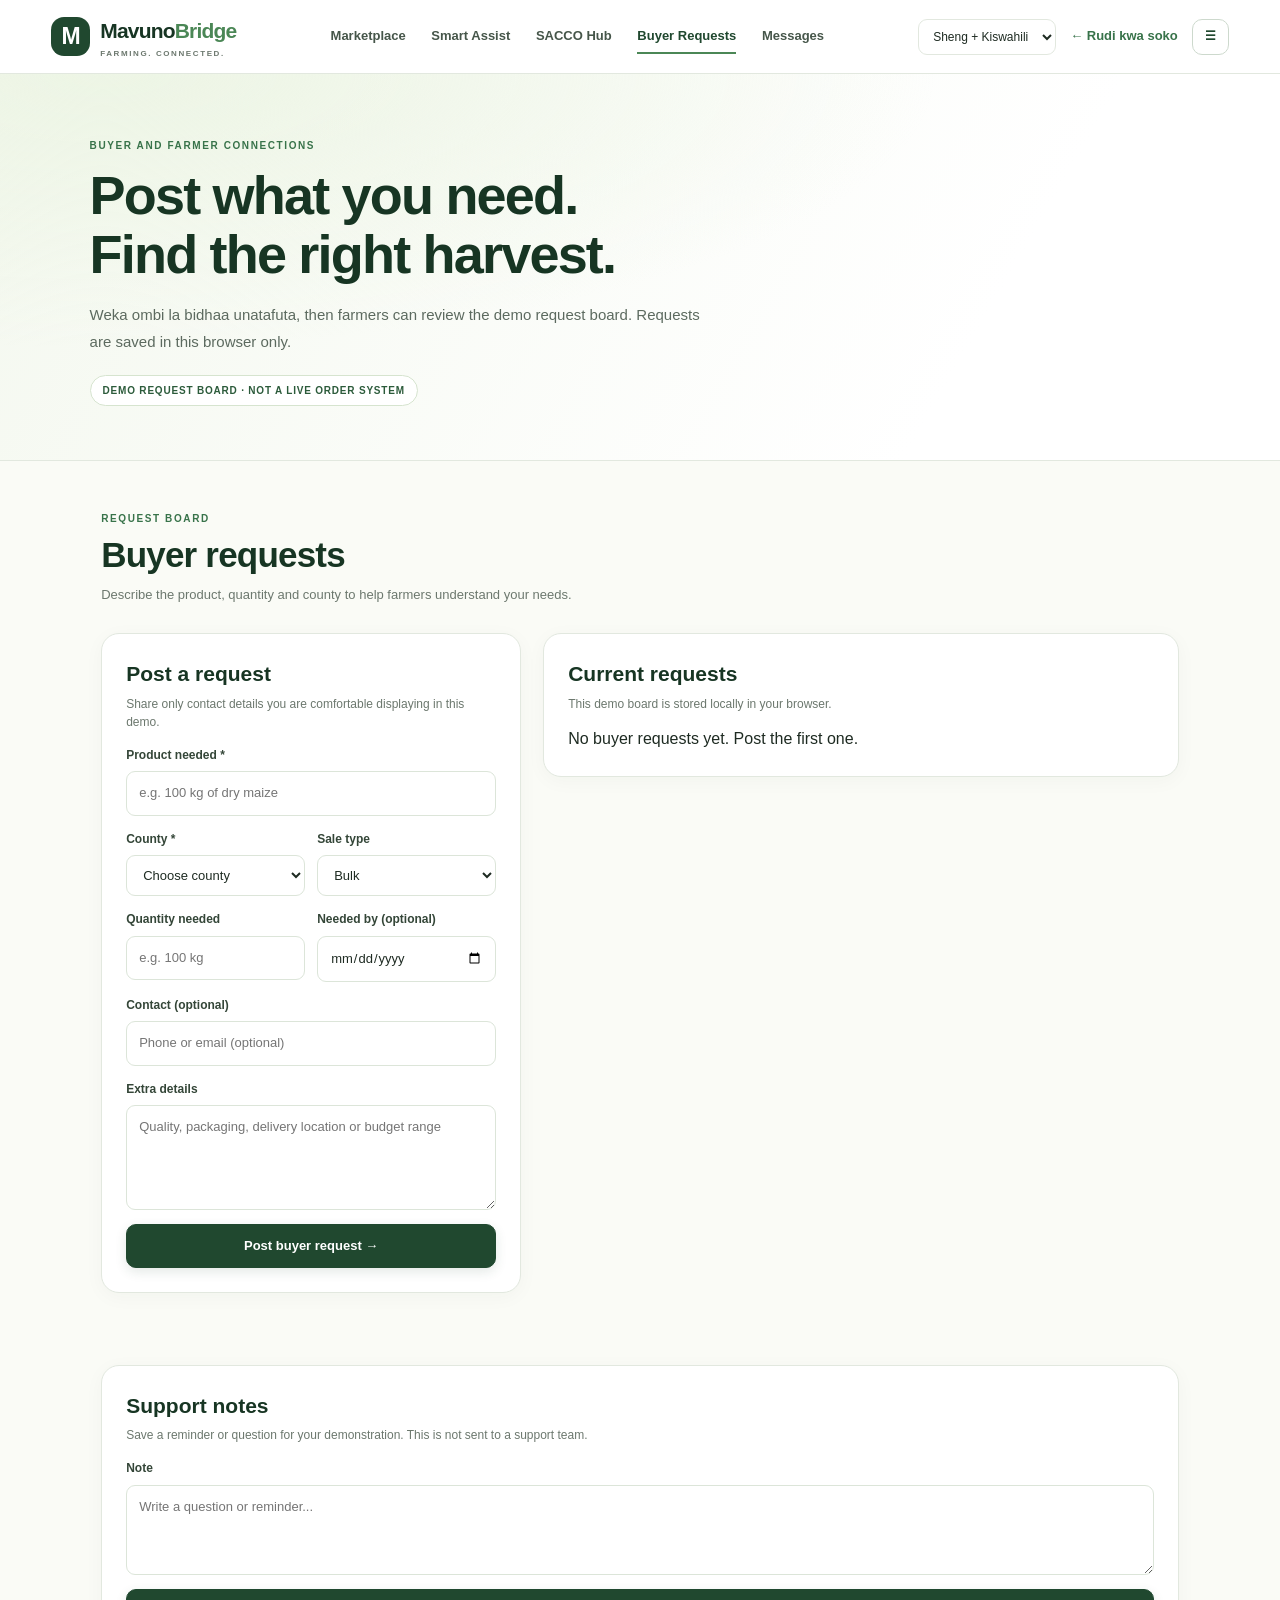
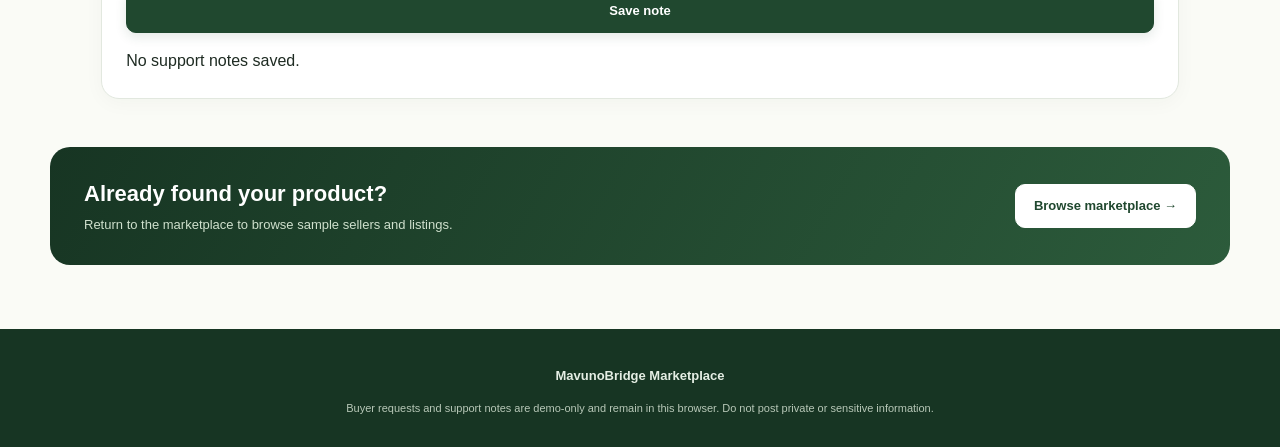
==== buyer-requests.html @ 6d6e5f31 "Create buyer-requests.html" ====
<!DOCTYPE html>
<html lang="en">
<head>
  <meta charset="UTF-8">
  <meta name="viewport" content="width=device-width, initial-scale=1.0">
  <meta name="theme-color" content="#183522">

  <title>Buyer Requests | MavunoBridge</title>

  <link rel="stylesheet" href="style.css?v=13">
  <link rel="stylesheet" href="pages.css?v=2">

  <script src="language.js?v=2" defer></script>
  <script src="chat.js?v=2" defer></script>
</head>

<body>
  <header class="topbar">
    <a class="brand" href="index.html">
      <span class="brand-mark">M</span>
      <span>
        Mavuno<span class="brand-light">Bridge</span>
        <small>FARMING. CONNECTED.</small>
      </span>
    </a>

    <nav class="page-nav" id="mainNav">
      <a href="index.html">Marketplace</a>
      <a href="smart-assist.html">Smart Assist</a>
      <a href="sacco.html">SACCO Hub</a>
      <a href="buyer-requests.html" aria-current="page">Buyer Requests</a>
      <a href="messages.html">Messages</a>
    </nav>

    <div class="top-actions">
      <label class="language-picker">
        <span class="sr-only">Choose language</span>
        <select id="languageSelect" aria-label="Choose language">
          <option value="mix">Sheng + Kiswahili</option>
          <option value="en">English</option>
          <option value="sw">Kiswahili</option>
        </select>
      </label>

      <a class="text-link" href="index.html">← Marketplace</a>

      <button
        class="button small"
        id="menuToggle"
        type="button"
        aria-label="Toggle navigation"
      >☰</button>
    </div>
  </header>

  <main class="page-shell">
    <section class="page-hero">
      <p class="eyebrow">BUYER AND FARMER CONNECTIONS</p>

      <h1>
        Post what you need.<br>
        Find the right harvest.
      </h1>

      <p>
        Weka ombi la bidhaa unatafuta, then farmers can review
        the demo request board. Requests are saved in this browser only.
      </p>

      <span class="demo-label">
        DEMO REQUEST BOARD · NOT A LIVE ORDER SYSTEM
      </span>
    </section>

    <section class="section page-section">
      <div class="section-heading">
        <div>
          <p class="eyebrow">REQUEST BOARD</p>
          <h2>Buyer requests</h2>

          <p class="muted">
            Describe the product, quantity and county to help farmers
            understand your needs.
          </p>
        </div>
      </div>

      <div class="board-grid">
        <section class="panel">
          <h2>Post a request</h2>

          <p class="muted">
            Share only contact details you are comfortable displaying
            in this demo.
          </p>

          <form class="stack-form" id="demandForm">
            <label>
              Product needed *
              <input
                id="dProduct"
                name="product"
                maxlength="100"
                placeholder="e.g. 100 kg of dry maize"
                required
              >
            </label>

            <div class="form-row">
              <label>
                County *
                <select id="dCounty" name="county" required>
                  <option value="">Choose county</option>
                </select>
              </label>

              <label>
                Sale type
                <select id="dType" name="type">
                  <option value="Bulk">Bulk</option>
                  <option value="Retail">Retail</option>
                  <option value="Both">Either</option>
                </select>
              </label>
            </div>

            <div class="form-row">
              <label>
                Quantity needed
                <input
                  id="dQty"
                  name="quantity"
                  maxlength="60"
                  placeholder="e.g. 100 kg"
                >
              </label>

              <label>
                Needed by (optional)
                <input id="dDate" name="date" type="date">
              </label>
            </div>

            <label>
              Contact (optional)
              <input
                id="dContact"
                name="contact"
                maxlength="100"
                placeholder="Phone or email (optional)"
              >
            </label>

            <label>
              Extra details
              <textarea
                id="dDetails"
                name="details"
                maxlength="600"
                rows="4"
                placeholder="Quality, packaging, delivery location or budget range"
              ></textarea>
            </label>

            <button class="button button-green" type="submit">
              Post buyer request →
            </button>
          </form>
        </section>

        <section class="panel">
          <h2>Current requests</h2>

          <p class="muted">
            This demo board is stored locally in your browser.
          </p>

          <div class="item-list" id="demandList">
            <p class="empty-note">Loading requests...</p>
          </div>
        </section>
      </div>
    </section>

    <section class="section page-section">
      <div class="panel">
        <h2>Support notes</h2>

        <p class="muted">
          Save a reminder or question for your demonstration.
          This is not sent to a support team.
        </p>

        <form class="ask-form" id="supportForm">
          <label>
            Note
            <textarea
              id="supportText"
              maxlength="500"
              rows="3"
              placeholder="Write a question or reminder..."
              required
            ></textarea>
          </label>

          <button class="button button-green" type="submit">
            Save note
          </button>
        </form>

        <div class="item-list" id="supportList" style="margin-top: 16px">
          <p class="muted">No support notes saved.</p>
        </div>
      </div>
    </section>

    <div class="page-cta">
      <div>
        <h2>Already found your product?</h2>
        <p>
          Return to the marketplace to browse sample sellers and listings.
        </p>
      </div>

      <a class="button button-light" href="index.html#marketplace">
        Browse marketplace →
      </a>
    </div>
  </main>

  <footer class="footer">
    <a href="index.html">MavunoBridge Marketplace</a>

    <p>
      Buyer requests and support notes are demo-only and remain in this
      browser. Do not post private or sensitive information.
    </p>
  </footer>
</body>
</html>
---- style.css ----
/* =========================================================
   MAVUNOBRIDGE — MARKETPLACE DESIGN
   Responsive demo | Kenya agricultural marketplace
========================================================= */

:root {
  --green-950: #173523;
  --green-900: #20482f;
  --green-800: #2c5b3b;
  --green-700: #38734a;
  --green-600: #4b8756;
  --green-100: #e9f2e8;
  --green-50: #f4f8f1;
  --olive: #778443;
  --white: #ffffff;
  --cream: #fafbf6;
  --ink: #1e2b22;
  --muted: #6c786e;
  --border: #e2e8df;
  --orange: #ed9b45;
  --red: #b93c32;
  --shadow: 0 10px 32px rgba(29, 61, 39, 0.08);
  --radius: 18px;
  --radius-small: 11px;
}

* {
  box-sizing: border-box;
}

html {
  scroll-behavior: smooth;
  scroll-padding-top: 100px;
}

body {
  margin: 0;
  background: var(--cream);
  color: var(--ink);
  font-family: Inter, "Segoe UI", Arial, sans-serif;
  line-height: 1.55;
}

body.modal-open {
  overflow: hidden;
}

button,
input,
select,
textarea {
  font: inherit;
}

button,
select {
  cursor: pointer;
}

button {
  color: inherit;
}

a {
  color: var(--green-800);
  text-decoration: none;
}

a:hover {
  color: var(--green-600);
}

img {
  display: block;
  max-width: 100%;
}

button:focus-visible,
a:focus-visible,
input:focus-visible,
select:focus-visible,
textarea:focus-visible {
  outline: 3px solid #eab66f;
  outline-offset: 3px;
}

.hidden {
  display: none !important;
}

/* HEADER */

.topbar {
  position: sticky;
  z-index: 50;
  top: 0;
  display: flex;
  align-items: center;
  justify-content: space-between;
  gap: 24px;
  width: 100%;
  padding: 15px clamp(18px, 4vw, 64px);
  background: rgba(255, 255, 255, 0.97);
  border-bottom: 1px solid var(--border);
  backdrop-filter: blur(14px);
}

.brand {
  display: inline-flex;
  align-items: center;
  flex-shrink: 0;
  gap: 10px;
  color: var(--green-950);
  font-size: 21px;
  font-weight: 850;
  letter-spacing: -0.8px;
}

.brand:hover {
  color: var(--green-950);
}

.brand-mark {
  display: grid;
  width: 39px;
  height: 39px;
  place-items: center;
  border-radius: 13px;
  background: var(--green-900);
  color: white;
  font-size: 23px;
  font-weight: 900;
}

.brand-green {
  color: var(--green-600);
}

.main-nav {
  display: flex;
  align-items: center;
  justify-content: center;
  gap: clamp(12px, 2vw, 28px);
}

.main-nav a {
  color: #46564a;
  font-size: 13px;
  font-weight: 700;
  white-space: nowrap;
}

.main-nav a:hover {
  color: var(--green-700);
}

.header-actions {
  display: flex;
  align-items: center;
  justify-content: flex-end;
  gap: 9px;
}

.language-label {
  position: absolute;
  width: 1px;
  height: 1px;
  overflow: hidden;
  clip-path: inset(50%);
}

.header-actions select {
  max-width: 150px;
  padding: 9px 10px;
  border: 1px solid var(--border);
  border-radius: 9px;
  background: white;
  color: var(--ink);
  font-size: 12px;
}

.menu-button {
  display: none;
  padding: 8px 11px;
  border: 1px solid var(--border);
  border-radius: 9px;
  background: white;
  font-size: 20px;
}

/* BUTTONS */

.primary-btn,
.outline-btn,
.text-btn {
  display: inline-flex;
  align-items: center;
  justify-content: center;
  gap: 7px;
  min-height: 43px;
  padding: 11px 17px;
  border-radius: 10px;
  font-size: 13px;
  font-weight: 750;
  text-align: center;
  transition:
    transform 0.18s ease,
    background 0.18s ease,
    box-shadow 0.18s ease;
}

.primary-btn {
  border: 1px solid var(--green-900);
  background: var(--green-900);
  color: white;
  box-shadow: 0 4px 12px rgba(32, 72, 47, 0.12);
}

.primary-btn:hover {
  transform: translateY(-1px);
  background: var(--green-800);
  color: white;
  box-shadow: 0 7px 17px rgba(32, 72, 47, 0.18);
}

.outline-btn {
  border: 1px solid #cdd9cd;
  background: white;
  color: var(--green-900);
}

.outline-btn:hover {
  background: var(--green-50);
  border-color: var(--green-600);
}

.text-btn {
  padding: 8px 0;
  border: 0;
  background: transparent;
  color: var(--green-700);
}

button:disabled {
  cursor: not-allowed;
  opacity: 0.65;
}

/* HERO */

.hero {
  position: relative;
  display: grid;
  grid-template-columns: 1.05fr 0.95fr;
  align-items: center;
  gap: clamp(30px, 5vw, 80px);
  min-height: 470px;
  padding: 66px clamp(22px, 7vw, 105px);
  overflow: hidden;
  background:
    radial-gradient(ellipse at 10% 10%, #edf5e5 0%, transparent 45%),
    linear-gradient(120deg, #f4f8ef, #ffffff 70%);
}

.hero-content {
  position: relative;
  z-index: 2;
  max-width: 610px;
}

.eyebrow {
  display: inline-block;
  margin: 0 0 12px;
  color: var(--green-700);
  font-size: 10px;
  font-weight: 850;
  letter-spacing: 1.6px;
  text-transform: uppercase;
}

.hero h1 {
  max-width: 620px;
  margin: 0;
  color: var(--green-950);
  font-size: clamp(38px, 5vw, 66px);
  font-weight: 850;
  line-height: 1.06;
  letter-spacing: -2.8px;
}

.hero h1 span {
  color: var(--green-600);
}

.hero-description {
  max-width: 520px;
  margin: 22px 0 26px;
  color: #5c6a5f;
  font-size: 15px;
  line-height: 1.8;
}

.hero-buttons {
  display: flex;
  flex-wrap: wrap;
  gap: 11px;
}

.hero-stats {
  display: flex;
  flex-wrap: wrap;
  gap: clamp(22px, 4vw, 48px);
  margin-top: 35px;
  padding-top: 22px;
  border-top: 1px solid #dfe8da;
}

.hero-stats div {
  display: flex;
  flex-direction: column;
  gap: 2px;
}

.hero-stats strong {
  color: var(--green-900);
  font-size: 22px;
  font-weight: 850;
}

.hero-stats span {
  color: var(--muted);
  font-size: 11px;
}

.demo-note {
  margin: 16px 0 0;
  color: #778277;
  font-size: 11px;
}

.hero-image {
  position: relative;
  min-height: 345px;
  overflow: hidden;
  border-radius: 30px 80px 30px 30px;
  background-color: #dbe8cf;
  background-image:
    linear-gradient(0deg, rgba(20, 50, 29, 0.05), transparent 60%),
    url("https://images.unsplash.com/photo-1500382017468-9049fed747ef?auto=format&fit=crop&w=1200&q=85");
  background-position: center;
  background-size: cover;
  box-shadow: 0 22px 50px rgba(33, 65, 41, 0.16);
}

.hero-image::after {
  position: absolute;
  right: 18px;
  bottom: 18px;
  left: 18px;
  padding: 16px;
  border: 1px solid rgba(255, 255, 255, 0.45);
  border-radius: 14px;
  background: rgba(255, 255, 255, 0.92);
  color: var(--green-950);
  content: "🌱  Growing local. Connecting markets.";
  font-size: 13px;
  font-weight: 750;
  backdrop-filter: blur(10px);
}

/* GENERAL SECTIONS */

.section-wrap {
  width: min(1380px, 100%);
  margin: 0 auto;
  padding-right: clamp(18px, 4vw, 58px);
  padding-left: clamp(18px, 4vw, 58px);
}

.category-section {
  padding-top: 66px;
  padding-bottom: 65px;
}

.marketplace {
  padding-top: 58px;
  padding-bottom: 72px;
  background: white;
}

.section-heading {
  display: flex;
  align-items: flex-end;
  justify-content: space-between;
  gap: 24px;
  margin-bottom: 28px;
}

.section-heading .eyebrow {
  margin-bottom: 7px;
}

.section-heading h2 {
  margin: 0;
  color: var(--green-950);
  font-size: clamp(25px, 3vw, 35px);
  font-weight: 850;
  line-height: 1.2;
  letter-spacing: -0.8px;
}

.section-heading p {
  margin: 9px 0 0;
  color: var(--muted);
  font-size: 13px;
}

/* CATEGORY CARDS */

.category-grid {
  display: grid;
  grid-template-columns: repeat(7, minmax(0, 1fr));
  gap: 15px;
}

.category-card {
  position: relative;
  display: flex;
  min-height: 145px;
  align-items: flex-end;
  padding: 0;
  overflow: hidden;
  border: 1px solid #e2e8dd;
  border-radius: 15px;
  background: #e8efdf;
  text-align: left;
  isolation: isolate;
  transition:
    transform 0.2s ease,
    border-color 0.2s ease,
    box-shadow 0.2s ease;
}

.category-card:hover {
  transform: translateY(-4px);
  border-color: var(--green-600);
  box-shadow: var(--shadow);
}

.category-card.selected {
  border: 2px solid var(--green-700);
  box-shadow: 0 0 0 3px rgba(75, 135, 86, 0.12);
}

.cat-image {
  position: absolute;
  z-index: -2;
  inset: 0;
  background-position: center;
  background-size: cover;
  transition: transform 0.3s ease;
}

.category-card:hover .cat-image {
  transform: scale(1.06);
}

.cat-shade {
  position: absolute;
  z-index: -1;
  inset: 0;
  background: linear-gradient(
    0deg,
    rgba(255, 255, 255, 0.99) 0%,
    rgba(255, 255, 255, 0.91) 29%,
    rgba(255, 255, 255, 0.12) 75%
  );
}

.cat-name {
  width: 100%;
  padding: 38px 11px 13px;
  color: var(--green-950);
  font-size: 12px;
  font-weight: 800;
  line-height: 1.3;
}

/* FILTERS */

.filters {
  display: grid;
  grid-template-columns: minmax(200px, 1.7fr) repeat(3, minmax(125px, 1fr));
  gap: 10px;
  margin: 23px 0 18px;
}

.filters select,
.search-box {
  width: 100%;
  min-width: 0;
  min-height: 44px;
  border: 1px solid var(--border);
  border-radius: 10px;
  background: #fff;
  color: var(--ink);
  font-size: 12px;
}

.filters select {
  padding: 10px 12px;
}

.search-box {
  display: flex;
  align-items: center;
  gap: 9px;
  padding: 0 13px;
  color: var(--green-700);
  font-size: 19px;
}

.search-box input {
  width: 100%;
  min-width: 0;
  padding: 10px 0;
  border: 0;
  outline: 0;
  background: transparent;
  color: var(--ink);
  font-size: 12px;
}

.search-box input:focus-visible {
  outline: none;
}

.filters .outline-btn {
  min-height: 42px;
  padding: 9px 13px;
}

.fair-guide {
  display: flex;
  align-items: center;
  justify-content: space-between;
  gap: 22px;
  margin: 20px 0;
  padding: 19px 21px;
  border: 1px solid #dce8d6;
  border-radius: 13px;
  background: var(--green-50);
}

.fair-guide strong {
  color: var(--green-900);
  font-size: 13px;
}

.fair-guide p {
  max-width: 490px;
  margin: 4px 0 0;
  color: var(--muted);
  font-size: 11px;
}

.fair-guide-prices {
  display: flex;
  flex-wrap: wrap;
  gap: 8px;
}

.fair-guide-prices span {
  padding: 7px 10px;
  border: 1px solid #dce7d8;
  border-radius: 8px;
  background: white;
  color: var(--green-900);
  font-size: 10px;
  font-weight: 700;
}

.result-row {
  display: flex;
  flex-wrap: wrap;
  align-items: center;
  justify-content: space-between;
  gap: 10px;
  margin: 24px 0 17px;
  color: var(--muted);
  font-size: 12px;
}

#activeCategory {
  color: var(--green-700);
  font-weight: 750;
}

/* PRODUCT CARDS */

.listing-grid {
  display: grid;
  grid-template-columns: repeat(4, minmax(0, 1fr));
  align-items: stretch;
  gap: 20px;
}

.product-card {
  display: flex;
  min-width: 0;
  flex-direction: column;
  overflow: hidden;
  border: 1px solid var(--border);
  border-radius: var(--radius);
  background: white;
  transition:
    transform 0.2s ease,
    box-shadow 0.2s ease,
    border-color 0.2s ease;
}

.product-card:hover {
  transform: translateY(-3px);
  border-color: #cdddc9;
  box-shadow: var(--shadow);
}

.product-image-wrap {
  position: relative;
  height: 205px;
  overflow: hidden;
  background: #eef2e8;
}

.product-image {
  width: 100%;
  height: 100%;
  object-fit: cover;
  transition: transform 0.3s ease;
}

.product-card:hover .product-image {
  transform: scale(1.035);
}

.product-image-fallback {
  display: grid;
  width: 100%;
  height: 100%;
  place-items: center;
  background: linear-gradient(135deg, #edf4e7, #dce8d1);
  color: var(--green-800);
  font-size: 40px;
}

.sale-badge {
  position: absolute;
  top: 12px;
  left: 12px;
  max-width: calc(100% - 24px);
  padding: 6px 9px;
  border-radius: 7px;
  background: rgba(255, 255, 255, 0.96);
  color: var(--green-900);
  font-size: 10px;
  font-weight: 800;
}

.demo-badge {
  position: absolute;
  right: 11px;
  bottom: 11px;
  padding: 5px 8px;
  border-radius: 7px;
  background: rgba(32, 72, 47, 0.9);
  color: white;
  font-size: 9px;
  font-weight: 750;
}

.product-body {
  display: flex;
  flex: 1;
  flex-direction: column;
  padding: 16px;
}

.product-body > small {
  color: var(--green-700);
  font-size: 10px;
  font-weight: 800;
  letter-spacing: 0.4px;
  text-transform: uppercase;
}

.product-body h3 {
  margin: 7px 0;
  color: var(--green-950);
  font-size: 16px;
  font-weight: 800;
  line-height: 1.35;
  overflow-wrap: anywhere;
}

.location {
  margin: 3px 0 13px;
  color: var(--muted);
  font-size: 11px;
}

.price {
  margin: auto 0 4px;
  padding-top: 4px;
  color: var(--green-900);
  font-size: 21px;
  font-weight: 850;
  letter-spacing: -0.4px;
}

.price span {
  color: var(--muted);
  font-size: 11px;
  font-weight: 500;
  letter-spacing: 0;
}

.fair {
  align-self: flex-start;
  margin-top: 8px;
  padding: 5px 8px;
  border-radius: 6px;
  background: #eef3e9;
  color: #496c38;
  font-size: 10px;
  font-weight: 750;
}

.fair-within {
  background: #e8f5e8;
  color: #2b713b;
}

.fair-below {
  background: #e9f2ff;
  color: #315e9a;
}

.fair-above {
  background: #fff0e5;
  color: #9b5422;
}

.fair-no-guide {
  background: #f0f1ed;
  color: #677166;
}

.fair-detail {
  margin: 5px 0;
  color: var(--muted);
  font-size: 10px;
  line-height: 1.5;
}

.quantity {
  margin: 9px 0 15px;
  color: #5b685e;
  font-size: 11px;
  overflow-wrap: anywhere;
}

.card-actions {
  display: flex;
  flex-wrap: wrap;
  gap: 8px;
  margin-top: auto;
}

.card-actions .small {
  display: inline-flex;
  flex: 1;
  align-items: center;
  justify-content: center;
  min-height: 37px;
  padding: 8px 10px;
  border: 1px solid #d8e3d6;
  border-radius: 8px;
  background: white;
  color: var(--green-900);
  font-size: 11px;
  font-weight: 750;
}

.card-actions .small:hover {
  background: var(--green-50);
}

.card-actions .small.primary {
  border-color: var(--green-900);
  background: var(--green-900);
  color: white;
}

.card-actions .small.primary:hover {
  background: var(--green-700);
}

.empty-state {
  padding: 54px 20px;
  border: 1px dashed #cbdac7;
  border-radius: 18px;
  background: var(--green-50);
  text-align: center;
}

.empty-icon {
  font-size: 42px;
}

.empty-state h3 {
  margin: 10px 0 5px;
  color: var(--green-950);
}

.empty-state p {
  margin: 0 0 20px;
  color: var(--muted);
  font-size: 13px;
}

/* FEATURE STRIP */

.feature-strip {
  display: grid;
  grid-template-columns: repeat(3, minmax(0, 1fr));
  gap: 19px;
  padding-top: 65px;
  padding-bottom: 65px;
}

.feature-strip article {
  padding: 25px;
  border: 1px solid var(--border);
  border-radius: var(--radius);
  background: white;
  box-shadow: 0 4px 20px rgba(30, 65, 40, 0.035);
}

.feature-icon {
  display: grid;
  width: 48px;
  height: 48px;
  place-items: center;
  border-radius: 14px;
  background: var(--green-100);
  font-size: 23px;
}

.feature-strip h3 {
  margin: 17px 0 7px;
  color: var(--green-950);
  font-size: 18px;
}

.feature-strip p {
  min-height: 45px;
  margin: 0 0 13px;
  color: var(--muted);
  font-size: 12px;
}

.feature-strip a {
  font-size: 12px;
  font-weight: 800;
}

/* MODALS */

.modal {
  position: fixed;
  z-index: 100;
  inset: 0;
  display: flex;
  align-items: center;
  justify-content: center;
  padding: 20px;
  overflow-y: auto;
  background: rgba(15, 35, 21, 0.65);
  backdrop-filter: blur(5px);
}

.modal-card {
  position: relative;
  width: min(760px, 100%);
  max-height: calc(100vh - 40px);
  padding: clamp(22px, 4vw, 36px);
  overflow-y: auto;
  border: 1px solid #e0e7dd;
  border-radius: 21px;
  background: white;
  box-shadow: 0 25px 90px rgba(0, 0, 0, 0.2);
}

.modal-card h2 {
  margin: 0;
  color: var(--green-950);
  font-size: 29px;
  line-height: 1.2;
}

.modal-card > p {
  color: var(--muted);
  font-size: 12px;
}

.modal-close {
  position: absolute;
  top: 16px;
  right: 17px;
  display: grid;
  width: 37px;
  height: 37px;
  place-items: center;
  border: 1px solid var(--border);
  border-radius: 50%;
  background: white;
  color: var(--green-900);
  font-size: 25px;
}

.modal-close:hover {
  background: var(--green-50);
}

.form-grid {
  display: grid;
  grid-template-columns: repeat(2, minmax(0, 1fr));
  gap: 17px;
  margin-top: 23px;
}

.form-grid label {
  display: flex;
  min-width: 0;
  flex-direction: column;
  gap: 7px;
  color: #344638;
  font-size: 12px;
  font-weight: 750;
}

.form-grid .wide {
  grid-column: 1 / -1;
}

.form-grid input,
.form-grid select,
.form-grid textarea {
  width: 100%;
  min-width: 0;
  padding: 12px;
  border: 1px solid #dce5d9;
  border-radius: 9px;
  background: #fff;
  color: var(--ink);
  font-size: 13px;
  font-weight: 400;
}

.form-grid input:focus,
.form-grid select:focus,
.form-grid textarea:focus {
  border-color: var(--green-600);
  outline: 2px solid rgba(75, 135, 86, 0.13);
}

.form-grid textarea {
  min-height: 100px;
  resize: vertical;
}

.form-grid small {
  color: var(--muted);
  font-size: 10px;
  font-weight: 400;
}

.form-error {
  margin: 16px 0 0;
  padding: 12px;
  border: 1px solid #f0c9c5;
  border-radius: 9px;
  background: #fff2f0;
  color: #9c3029;
  font-size: 12px;
}

.modal-actions {
  display: flex;
  flex-wrap: wrap;
  justify-content: flex-end;
  gap: 10px;
  margin-top: 24px;
}

/* CART */

#cartItems {
  margin-top: 20px;
}

.cart-item {
  display: flex;
  align-items: center;
  justify-content: space-between;
  gap: 14px;
  padding: 14px 0;
  border-bottom: 1px solid var(--border);
}

.cart-item h4 {
  margin: 0;
  color: var(--green-950);
  font-size: 13px;
}

.cart-item p {
  margin: 4px 0 0;
  color: var(--muted);
  font-size: 11px;
}

.cart-item button {
  padding: 7px 10px;
  border: 1px solid #e4d3ce;
  border-radius: 8px;
  background: white;
  color: #9a4034;
  font-size: 11px;
}

/* TOAST */

.toast {
  position: fixed;
  z-index: 150;
  right: 20px;
  bottom: 20px;
  max-width: min(380px, calc(100vw - 40px));
  padding: 14px 18px;
  transform: translateY(20px);
  border: 1px solid rgba(255, 255, 255, 0.2);
  border-radius: 12px;
  background: var(--green-950);
  color: white;
  font-size: 12px;
  opacity: 0;
  pointer-events: none;
  box-shadow: 0 12px 32px rgba(15, 40, 23, 0.2);
  transition: opacity 0.2s ease, transform 0.2s ease;
}

.toast.show {
  transform: translateY(0);
  opacity: 1;
}

/* FOOTER */

.site-footer {
  padding: 43px clamp(20px, 5vw, 70px) 25px;
  background: #173523;
  color: #e5eee4;
  text-align: center;
}

.site-footer .brand {
  color: white;
}

.site-footer .brand-green {
  color: #a8d29d;
}

.site-footer .brand-mark {
  background: #3c6b46;
}

.footer-brand > p {
  margin: 11px 0 20px;
  color: #c1d0c1;
  font-size: 12px;
}

.footer-links {
  display: flex;
  flex-wrap: wrap;
  justify-content: center;
  gap: 20px;
  margin: 20px 0;
}

.footer-links a {
  color: #e5eee4;
  font-size: 12px;
}

.footer-links a:hover {
  color: #c5e8b9;
}

.footer-disclaimer {
  max-width: 700px;
  margin: 23px auto;
  color: #b8c8b8;
  font-size: 10px;
}

.site-footer > p:last-child {
  padding-top: 18px;
  border-top: 1px solid rgba(255, 255, 255, 0.13);
  color: #b8c8b8;
  font-size: 10px;
}

/* RESPONSIVE TABLETS */

@media (max-width: 1100px) {
  .topbar {
    flex-wrap: wrap;
    gap: 13px;
  }

  .main-nav {
    order: 3;
    width: 100%;
    justify-content: flex-start;
    padding-top: 8px;
  }

  .hero {
    padding-right: 35px;
    padding-left: 35px;
  }

  .category-grid {
    grid-template-columns: repeat(4, minmax(0, 1fr));
  }

  .listing-grid {
    grid-template-columns: repeat(3, minmax(0, 1fr));
  }

  .filters {
    grid-template-columns: repeat(3, minmax(0, 1fr));
  }

  .search-box {
    grid-column: span 2;
  }

  .fair-guide {
    align-items: flex-start;
    flex-direction: column;
  }
}

/* RESPONSIVE PHONES */

@media (max-width: 700px) {
  html {
    scroll-padding-top: 80px;
  }

  .topbar {
    display: grid;
    grid-template-columns: 1fr auto;
    gap: 12px;
    padding: 12px 16px;
  }

  .brand {
    font-size: 19px;
  }

  .brand-mark {
    width: 35px;
    height: 35px;
    border-radius: 11px;
  }

  .menu-button {
    display: block;
    justify-self: end;
  }

  .main-nav {
    display: none;
    grid-column: 1 / -1;
    align-items: stretch;
    flex-direction: column;
    gap: 0;
    padding: 5px 0;
  }

  .main-nav.open {
    display: flex;
  }

  .main-nav a {
    padding: 12px 4px;
    border-bottom: 1px solid var(--border);
  }

  .header-actions {
    grid-column: 1 / -1;
    justify-content: space-between;
  }

  .header-actions select {
    max-width: 190px;
  }

  .hero {
    grid-template-columns: 1fr;
    gap: 30px;
    padding: 42px 20px 35px;
  }

  .hero h1 {
    font-size: clamp(38px, 11vw, 54px);
    letter-spacing: -1.8px;
  }

  .hero-description {
    font-size: 13px;
  }

  .hero-image {
    min-height: 240px;
    border-radius: 23px 55px 23px 23px;
  }

  .hero-stats {
    gap: 22px;
  }

  .hero-stats strong {
    font-size: 19px;
  }

  .section-wrap {
    padding-right: 17px;
    padding-left: 17px;
  }

  .category-section {
    padding-top: 43px;
    padding-bottom: 43px;
  }

  .section-heading {
    align-items: flex-start;
    flex-direction: column;
    gap: 13px;
  }

  .section-heading h2 {
    font-size: 28px;
  }

  .category-grid {
    grid-template-columns: repeat(2, minmax(0, 1fr));
    gap: 11px;
  }

  .category-card {
    min-height: 130px;
  }

  .cat-name {
    font-size: 12px;
  }

  .marketplace {
    padding-top: 42px;
    padding-bottom: 45px;
  }

  .filters {
    grid-template-columns: repeat(2, minmax(0, 1fr));
    gap: 9px;
  }

  .search-box {
    grid-column: 1 / -1;
  }

  .filters select {
    font-size: 11px;
  }

  .filters .outline-btn {
    grid-column: 1 / -1;
  }

  .fair-guide {
    padding: 15px;
  }

  .fair-guide-prices {
    flex-direction: column;
    align-items: stretch;
    width: 100%;
  }

  .listing-grid {
    grid-template-columns: repeat(2, minmax(0, 1fr));
    gap: 11px;
  }

  .product-image-wrap {
    height: 145px;
  }

  .product-body {
    padding: 11px;
  }

  .product-body h3 {
    font-size: 13px;
  }

  .price {
    font-size: 17px;
  }

  .location,
  .quantity {
    font-size: 10px;
  }

  .card-actions {
    flex-direction: column;
  }

  .card-actions .small {
    width: 100%;
    min-height: 35px;
  }

  .feature-strip {
    grid-template-columns: 1fr;
    gap: 13px;
    padding-top: 42px;
    padding-bottom: 42px;
  }

  .feature-strip article {
    padding: 21px;
  }

  .feature-strip p {
    min-height: auto;
  }

  .modal {
    align-items: flex-start;
    padding: 10px;
  }

  .modal-card {
    max-height: calc(100vh - 20px);
    padding: 23px 17px;
    border-radius: 15px;
  }

  .modal-card h2 {
    padding-right: 32px;
    font-size: 25px;
  }

  .form-grid {
    grid-template-columns: 1fr;
    gap: 14px;
  }

  .form-grid .wide {
    grid-column: auto;
  }

  .modal-actions {
    flex-direction: column-reverse;
  }

  .modal-actions button {
    width: 100%;
  }

  .footer-links {
    gap: 13px;
  }
}

@media (max-width: 370px) {
  .listing-grid {
    grid-template-columns: 1fr;
  }

  .product-image-wrap {
    height: 200px;
  }

  .category-grid {
    gap: 8px;
  }

  .category-card {
    min-height: 115px;
  }
}

/* REDUCED MOTION */

@media (prefers-reduced-motion: reduce) {
  *,
  *::before,
  *::after {
    scroll-behavior: auto !important;
    transition-duration: 0.01ms !important;
    animation-duration: 0.01ms !important;
  }
}
---- pages.css ----
/* =========================================================
   MAVUNOBRIDGE — PAGES.CSS
   Shared look for the inner pages: Messages, SACCO Hub,
   Smart Assist and Buyer Requests.
   Load it AFTER style.css (it re-uses its colours and fonts).
========================================================= */

/* ---------- HELPERS ---------- */

.sr-only {
  position: absolute;
  width: 1px;
  height: 1px;
  margin: -1px;
  padding: 0;
  overflow: hidden;
  border: 0;
  clip: rect(0, 0, 0, 0);
  white-space: nowrap;
}

.muted {
  color: var(--muted);
}

/* ---------- HEADER ---------- */

.brand small {
  display: block;
  margin-top: 1px;
  color: var(--muted);
  font-size: 8px;
  font-weight: 800;
  letter-spacing: 1.6px;
  line-height: 1.2;
}

.brand-light {
  color: var(--green-600);
}

.page-nav {
  display: flex;
  align-items: center;
  gap: clamp(12px, 2vw, 26px);
}

.page-nav a {
  padding: 6px 0;
  border-bottom: 2px solid transparent;
  color: #46564a;
  font-size: 13px;
  font-weight: 700;
  white-space: nowrap;
}

.page-nav a:hover {
  color: var(--green-700);
}

.page-nav a[aria-current="page"] {
  border-bottom-color: var(--green-600);
  color: var(--green-900);
}

.top-actions {
  display: flex;
  align-items: center;
  justify-content: flex-end;
  gap: 14px;
}

.language-picker {
  display: block;
  margin: 0;
}

.top-actions select {
  max-width: 170px;
  padding: 9px 10px;
  border: 1px solid var(--border);
  border-radius: 9px;
  background: white;
  color: var(--ink);
  font-size: 12px;
}

.text-link {
  color: var(--green-700);
  font-size: 13px;
  font-weight: 750;
  white-space: nowrap;
}

/* ---------- BUTTONS ---------- */

.button {
  display: inline-flex;
  align-items: center;
  justify-content: center;
  gap: 7px;
  min-height: 43px;
  padding: 11px 18px;
  border: 1px solid #cdd9cd;
  border-radius: 10px;
  background: white;
  color: var(--green-900);
  font-size: 13px;
  font-weight: 750;
  text-align: center;
  cursor: pointer;
  transition:
    transform 0.18s ease,
    background 0.18s ease,
    box-shadow 0.18s ease;
}

.button:hover {
  border-color: var(--green-600);
  background: var(--green-50);
  color: var(--green-900);
}

.button-green {
  border-color: var(--green-900);
  background: var(--green-900);
  color: white;
  box-shadow: 0 4px 12px rgba(32, 72, 47, 0.12);
}

.button-green:hover {
  transform: translateY(-1px);
  border-color: var(--green-800);
  background: var(--green-800);
  color: white;
  box-shadow: 0 7px 17px rgba(32, 72, 47, 0.18);
}

.button-light {
  border-color: white;
  background: white;
  color: var(--green-900);
}

.button-light:hover {
  background: var(--green-100);
  color: var(--green-900);
}

.button.small {
  min-height: 36px;
  padding: 7px 12px;
  font-size: 12px;
}

/* ---------- PAGE LAYOUT ---------- */

.page-shell {
  min-height: 62vh;
}

.page-hero {
  padding: 58px clamp(22px, 7vw, 105px) 54px;
  border-bottom: 1px solid var(--border);
  background:
    radial-gradient(ellipse at 8% 0%, #edf5e5 0%, transparent 50%),
    linear-gradient(120deg, #f4f8ef, #ffffff 75%);
}

.sacco-hero {
  background:
    radial-gradient(ellipse at 92% 0%, #f6efd9 0%, transparent 48%),
    linear-gradient(120deg, #f7f8ee, #ffffff 75%);
}

.smart-hero {
  background:
    radial-gradient(ellipse at 92% 0%, #dcefe6 0%, transparent 50%),
    linear-gradient(120deg, #eef7f1, #ffffff 75%);
}

.page-hero h1 {
  max-width: 760px;
  margin: 0;
  color: var(--green-950);
  font-size: clamp(32px, 5vw, 54px);
  font-weight: 850;
  line-height: 1.1;
  letter-spacing: -1.8px;
}

.page-hero > p:not(.eyebrow) {
  max-width: 620px;
  margin: 18px 0 20px;
  color: #5c6a5f;
  font-size: 15px;
  line-height: 1.75;
}

.demo-label {
  display: inline-block;
  padding: 7px 12px;
  border: 1px solid #d6e4cf;
  border-radius: 999px;
  background: white;
  color: var(--green-800);
  font-size: 10px;
  font-weight: 800;
  letter-spacing: 0.8px;
}

.section {
  width: min(1180px, 100%);
  margin: 0 auto;
  padding: 44px clamp(18px, 4vw, 58px) 16px;
}

.page-section {
  padding-bottom: 28px;
}

.section-heading .eyebrow {
  margin: 0 0 7px;
  color: var(--green-700);
  font-size: 10px;
}

.page-cta {
  display: flex;
  width: min(1180px, calc(100% - 36px));
  margin: 20px auto 64px;
  padding: 30px 34px;
  align-items: center;
  justify-content: space-between;
  gap: 20px;
  border-radius: 20px;
  background: linear-gradient(120deg, var(--green-950), var(--green-800));
  color: white;
}

.page-cta h2 {
  margin: 0 0 4px;
  color: white;
  font-size: 22px;
}

.page-cta p {
  margin: 0;
  color: #cfe0cd;
  font-size: 13px;
}

.empty-note {
  margin: 0;
  padding: 24px;
  border: 1px dashed #cbdac7;
  border-radius: 14px;
  background: var(--green-50);
  color: var(--muted);
  font-size: 13px;
  text-align: center;
}

/* ---------- SHARED FORM FIELDS ---------- */

.stack-form,
.assist-form,
.ask-form {
  display: flex;
  flex-direction: column;
  gap: 14px;
}

.stack-form label,
.assist-form label,
.ask-form label {
  display: flex;
  min-width: 0;
  flex-direction: column;
  gap: 7px;
  color: #344638;
  font-size: 12px;
  font-weight: 750;
}

.stack-form input,
.stack-form select,
.stack-form textarea,
.assist-form select,
.ask-form textarea,
.list-tools input {
  width: 100%;
  min-width: 0;
  padding: 11px 12px;
  border: 1px solid #dce5d9;
  border-radius: 9px;
  background: #fff;
  color: var(--ink);
  font-size: 13px;
  font-weight: 400;
}

.stack-form input:focus,
.stack-form select:focus,
.stack-form textarea:focus,
.assist-form select:focus,
.ask-form textarea:focus,
.list-tools input:focus {
  border-color: var(--green-600);
  outline: 2px solid rgba(75, 135, 86, 0.13);
}

.stack-form textarea,
.ask-form textarea {
  min-height: 90px;
  resize: vertical;
}

.form-row {
  display: grid;
  grid-template-columns: repeat(2, minmax(0, 1fr));
  gap: 12px;
}

/* ---------- SACCO HUB ---------- */

.sacco-controls {
  display: grid;
  grid-template-columns: minmax(0, 1fr) 240px;
  gap: 10px;
  margin-bottom: 12px;
}

.sacco-controls input,
.sacco-controls select {
  min-height: 44px;
  padding: 10px 14px;
  border: 1px solid var(--border);
  border-radius: 10px;
  background: white;
  color: var(--ink);
  font-size: 13px;
}

.result-note {
  margin: 0 0 16px;
  font-size: 12px;
}

.sacco-grid {
  display: grid;
  grid-template-columns: repeat(3, minmax(0, 1fr));
  gap: 18px;
}

.sacco-card {
  display: flex;
  min-width: 0;
  flex-direction: column;
  padding: 22px;
  border: 1px solid var(--border);
  border-radius: var(--radius);
  background: white;
  transition:
    transform 0.2s ease,
    box-shadow 0.2s ease,
    border-color 0.2s ease;
}

.sacco-card:hover {
  transform: translateY(-3px);
  border-color: #cdddc9;
  box-shadow: var(--shadow);
}

.opportunity-type {
  align-self: flex-start;
  padding: 5px 9px;
  border-radius: 6px;
  background: var(--green-100);
  color: var(--green-800);
  font-size: 10px;
  font-weight: 850;
  letter-spacing: 0.6px;
}

.sacco-card[data-type="Group"] .opportunity-type {
  background: #f6efd9;
  color: #7a5c12;
}

.sacco-card[data-type="Programme"] .opportunity-type {
  background: #e9f2ff;
  color: #315e9a;
}

.sacco-card h3 {
  margin: 14px 0 4px;
  color: var(--green-950);
  font-size: 18px;
  line-height: 1.3;
}

.sacco-location {
  margin: 0 0 10px;
  color: var(--muted);
  font-size: 12px;
  font-weight: 700;
}

.sacco-card p:not(.sacco-location) {
  margin: 0 0 18px;
  color: #55635a;
  font-size: 13px;
  line-height: 1.65;
}

.sacco-card .button {
  margin-top: auto;
}

.interest-button.saved {
  border-color: var(--green-600);
  background: var(--green-100);
  color: var(--green-900);
  box-shadow: none;
}

.interest-panel {
  margin-top: 34px;
  padding: 24px;
  border: 1px solid #dce8d6;
  border-radius: 16px;
  background: var(--green-50);
}

.interest-panel h2 {
  margin: 0 0 4px;
  color: var(--green-950);
  font-size: 22px;
}

.interest-panel > p {
  margin: 0 0 14px;
  font-size: 12px;
}

.saved-interest {
  display: flex;
  align-items: center;
  justify-content: space-between;
  gap: 12px;
  margin-top: 10px;
  padding: 12px 14px;
  border: 1px solid var(--border);
  border-radius: 10px;
  background: white;
  font-size: 13px;
  font-weight: 700;
}

.saved-interest button {
  padding: 6px 10px;
  border: 1px solid #e4d3ce;
  border-radius: 8px;
  background: white;
  color: #9a4034;
  font-size: 11px;
}

/* ---------- SMART ASSIST ---------- */

.assist-form {
  display: grid;
  grid-template-columns: repeat(3, minmax(0, 1fr)) auto;
  align-items: end;
  gap: 14px;
  padding: 22px;
  border: 1px solid var(--border);
  border-radius: 18px;
  background: white;
  box-shadow: var(--shadow);
}

.assist-form .button {
  min-height: 44px;
}

.assist-results {
  margin-top: 22px;
}

.assist-placeholder {
  padding: 34px 20px;
  border: 1px dashed #cbdac7;
  border-radius: 16px;
  background: var(--green-50);
  text-align: center;
}

.assist-placeholder h3 {
  margin: 0 0 6px;
  color: var(--green-950);
}

.assist-placeholder p {
  margin: 0;
  color: var(--muted);
  font-size: 13px;
}

.assist-head {
  margin-bottom: 16px;
  padding: 20px 22px;
  border: 1px solid #dce8d6;
  border-radius: 16px;
  background: var(--green-50);
}

.assist-head h3 {
  margin: 0 0 4px;
  color: var(--green-950);
  font-size: 22px;
}

.assist-head p {
  margin: 0;
  color: #55635a;
  font-size: 13px;
}

.assist-grid {
  display: grid;
  grid-template-columns: repeat(2, minmax(0, 1fr));
  gap: 16px;
}

.assist-card {
  padding: 20px;
  border: 1px solid var(--border);
  border-radius: 16px;
  background: white;
}

.assist-card h4 {
  margin: 0 0 8px;
  color: var(--green-900);
  font-size: 14px;
}

.assist-card p {
  margin: 0;
  color: #4d5b51;
  font-size: 13px;
  line-height: 1.65;
}

.assist-card.warn {
  border-color: #f0d9b8;
  background: #fffaf1;
}

.assist-note {
  margin: 14px 0 0;
  color: var(--muted);
  font-size: 11px;
}

.ai-box {
  padding: 22px;
  border: 1px solid var(--border);
  border-radius: 18px;
  background: white;
}

.ai-box h2 {
  margin: 0 0 4px;
  color: var(--green-950);
  font-size: 22px;
}

.ai-answer {
  margin-top: 14px;
  padding: 16px;
  border-radius: 12px;
  background: var(--green-50);
  color: #3f4d43;
  font-size: 13px;
  line-height: 1.7;
  white-space: pre-wrap;
}

.knowledge-grid {
  display: grid;
  grid-template-columns: repeat(3, minmax(0, 1fr));
  gap: 18px;
  margin-top: 18px;
}

.knowledge-card {
  padding: 22px;
  border: 1px solid var(--border);
  border-radius: var(--radius);
  background: white;
}

.knowledge-number {
  display: inline-grid;
  width: 38px;
  height: 38px;
  place-items: center;
  border-radius: 11px;
  background: var(--green-100);
  color: var(--green-800);
  font-size: 13px;
  font-weight: 850;
}

.knowledge-card h3 {
  margin: 14px 0 6px;
  color: var(--green-950);
  font-size: 17px;
}

.knowledge-card p {
  margin: 0;
  color: #55635a;
  font-size: 13px;
  line-height: 1.65;
}

/* ---------- BUYER REQUESTS ---------- */

.board-grid {
  display: grid;
  grid-template-columns: minmax(0, 420px) minmax(0, 1fr);
  align-items: start;
  gap: 22px;
}

.panel {
  padding: 24px;
  border: 1px solid var(--border);
  border-radius: var(--radius);
  background: white;
  box-shadow: 0 4px 20px rgba(30, 65, 40, 0.035);
}

.panel h2 {
  margin: 0 0 4px;
  color: var(--green-950);
  font-size: 21px;
}

.panel > p.muted {
  margin: 0 0 14px;
  font-size: 12px;
}

.list-tools {
  margin: 14px 0;
}

.item-list {
  display: flex;
  flex-direction: column;
  gap: 12px;
}

.message-item {
  padding: 15px 16px;
  border: 1px solid var(--border);
  border-radius: 14px;
  background: var(--cream);
}

.item-head {
  display: flex;
  align-items: center;
  justify-content: space-between;
  gap: 10px;
}

.message-item b {
  color: var(--green-950);
  font-size: 14px;
}

.chip {
  padding: 4px 8px;
  border-radius: 6px;
  background: var(--green-100);
  color: var(--green-800);
  font-size: 10px;
  font-weight: 800;
  white-space: nowrap;
}

.message-item p {
  margin: 6px 0 0;
  color: #4d5b51;
  font-size: 13px;
  line-height: 1.55;
}

.message-item small {
  display: block;
  margin-top: 6px;
  color: var(--muted);
  font-size: 11px;
}

.item-actions {
  display: flex;
  flex-wrap: wrap;
  gap: 8px;
  margin-top: 10px;
}

.item-actions button {
  padding: 6px 10px;
  border: 1px solid #e4d3ce;
  border-radius: 8px;
  background: white;
  color: #9a4034;
  font-size: 11px;
}

/* ---------- MESSAGES ---------- */

.message-page {
  width: min(1180px, 100%);
  padding-bottom: 64px;
}

.messages-notice {
  margin: 0 0 22px;
  padding: 13px 17px;
  border: 1px solid #dce8d6;
  border-radius: 13px;
  background: var(--green-50);
  color: var(--green-900);
  font-size: 12px;
  line-height: 1.6;
}

.messenger {
  display: grid;
  grid-template-columns: 320px minmax(0, 1fr);
  height: min(680px, calc(100vh - 230px));
  min-height: 520px;
  overflow: hidden;
  border: 1px solid var(--border);
  border-radius: 20px;
  background: white;
  box-shadow: var(--shadow);
}

.conversation-sidebar {
  display: flex;
  min-height: 0;
  flex-direction: column;
  border-right: 1px solid var(--border);
  background: var(--cream);
}

.conversation-sidebar h3 {
  margin: 0;
  padding: 18px 18px 14px;
  border-bottom: 1px solid var(--border);
  color: var(--green-950);
  font-size: 14px;
  font-weight: 800;
}

#conversationList {
  display: flex;
  flex: 1;
  flex-direction: column;
  gap: 8px;
  padding: 10px;
  overflow-y: auto;
}

#conversationList .conversation-item {
  display: flex;
  align-items: center;
  gap: 11px;
  width: 100%;
  padding: 11px 12px;
  border: 1px solid var(--border);
  border-radius: 12px;
  background: white;
  color: var(--ink);
  text-align: left;
  cursor: pointer;
  transition:
    background 0.18s ease,
    border-color 0.18s ease,
    box-shadow 0.18s ease;
}

#conversationList .conversation-item:hover {
  border-color: var(--green-600);
  background: var(--green-50);
}

#conversationList .conversation-item.active {
  border-color: var(--green-700);
  background: var(--green-100);
  box-shadow: 0 0 0 3px rgba(75, 135, 86, 0.12);
}

#conversationList .conversation-avatar {
  display: grid;
  flex: 0 0 38px;
  width: 38px;
  height: 38px;
  margin: 0;
  place-items: center;
  border-radius: 50%;
  background: var(--green-900);
  color: white;
  font-size: 15px;
  font-weight: 800;
  line-height: 1;
}

#conversationList .conversation-summary {
  display: flex;
  min-width: 0;
  margin: 0;
  flex-direction: column;
}

#conversationList .conversation-summary strong {
  color: var(--green-950);
  font-size: 13px;
  font-weight: 800;
}

#conversationList .conversation-summary small {
  display: block;
  max-width: 190px;
  margin: 2px 0 0;
  overflow: hidden;
  color: var(--muted);
  font-size: 11px;
  text-overflow: ellipsis;
  white-space: nowrap;
}

.conversation-panel {
  display: flex;
  min-width: 0;
  min-height: 0;
  flex-direction: column;
}

.conversation-header {
  padding: 16px 22px;
  border-bottom: 1px solid var(--border);
  background: white;
}

.conversation-header h3 {
  margin: 0;
  color: var(--green-950);
  font-size: 16px;
  font-weight: 800;
}

.conversation-header p {
  margin: 3px 0 0;
  color: var(--muted);
  font-size: 12px;
}

.message-list {
  display: flex;
  flex: 1;
  flex-direction: column;
  gap: 10px;
  min-height: 0;
  padding: 20px 22px;
  overflow-y: auto;
  background: #f6f9f2;
}

.message-empty {
  margin: auto;
  padding: 20px;
  color: var(--muted);
  font-size: 13px;
  text-align: center;
}

.message-row {
  display: flex;
}

.message-row.mine {
  justify-content: flex-end;
}

.message-row.theirs {
  justify-content: flex-start;
}

.message-list .message-bubble {
  max-width: min(78%, 520px);
  padding: 10px 14px 8px;
  border: 1px solid var(--border);
  border-radius: 16px 16px 16px 5px;
  background: white;
  color: var(--ink);
  font-size: 13px;
  line-height: 1.55;
  overflow-wrap: anywhere;
}

.message-row.mine .message-bubble {
  border-color: var(--green-900);
  border-radius: 16px 16px 5px 16px;
  background: var(--green-900);
  color: white;
}

.message-row.automated .message-bubble {
  border-style: dashed;
  background: #f1f6ec;
}

.message-bubble small {
  display: block;
  margin-top: 5px;
  font-size: 10px;
  opacity: 0.65;
}

.typing-indicator {
  padding: 8px 22px;
  background: #f6f9f2;
  color: var(--muted);
  font-size: 11px;
  font-style: italic;
}

.message-compose {
  display: flex;
  align-items: flex-end;
  gap: 10px;
  padding: 14px 18px;
  border-top: 1px solid var(--border);
  background: white;
}

.message-compose textarea {
  flex: 1;
  min-width: 0;
  min-height: 46px;
  padding: 11px 13px;
  border: 1px solid #dce5d9;
  border-radius: 10px;
  background: #fff;
  color: var(--ink);
  font-size: 13px;
  resize: none;
}

.message-compose textarea:focus {
  border-color: var(--green-600);
  outline: 2px solid rgba(75, 135, 86, 0.13);
}

.message-compose textarea:disabled {
  background: #f3f5f0;
  cursor: not-allowed;
}

.message-compose .button {
  flex-shrink: 0;
  min-height: 46px;
}

.chat-disclaimer {
  margin: 0;
  padding: 0 20px 13px;
  background: white;
  color: var(--muted);
  font-size: 10px;
}

/* ---------- FOOTER ---------- */

.footer {
  padding: 34px clamp(20px, 5vw, 70px) 30px;
  background: #173523;
  color: #e5eee4;
  text-align: center;
}

.footer a {
  color: #e5eee4;
  font-size: 13px;
  font-weight: 750;
}

.footer a:hover {
  color: #c5e8b9;
}

.footer p {
  max-width: 700px;
  margin: 12px auto 0;
  color: #b8c8b8;
  font-size: 11px;
}

/* ---------- TABLETS ---------- */

@media (max-width: 1000px) {
  .topbar {
    flex-wrap: wrap;
    gap: 12px;
  }

  .page-nav {
    order: 3;
    width: 100%;
    padding-bottom: 4px;
    overflow-x: auto;
  }

  .sacco-grid {
    grid-template-columns: repeat(2, minmax(0, 1fr));
  }

  .assist-form {
    grid-template-columns: repeat(2, minmax(0, 1fr));
  }

  .assist-form .button {
    grid-column: 1 / -1;
  }

  .board-grid,
  .knowledge-grid {
    grid-template-columns: 1fr;
  }
}

/* ---------- PHONES ---------- */

@media (max-width: 700px) {
  .page-nav {
    grid-column: 1 / -1;
  }

  .top-actions {
    gap: 10px;
  }

  .top-actions select {
    max-width: 150px;
  }

  .page-hero {
    padding: 38px 20px 36px;
  }

  .section {
    padding: 34px 17px 12px;
  }

  .sacco-controls,
  .sacco-grid,
  .assist-form,
  .assist-grid,
  .form-row {
    grid-template-columns: 1fr;
  }

  .page-cta {
    flex-direction: column;
    align-items: flex-start;
    padding: 24px 22px;
  }

  .messenger {
    grid-template-columns: 1fr;
    grid-template-rows: auto minmax(0, 1fr);
    height: auto;
    min-height: 0;
    border-radius: 15px;
  }

  .conversation-sidebar {
    border-right: 0;
    border-bottom: 1px solid var(--border);
  }

  #conversationList {
    max-height: 200px;
  }

  .conversation-panel {
    height: 540px;
  }

  .message-list {
    padding: 16px;
  }

  .message-list .message-bubble {
    max-width: 88%;
  }

  .message-compose {
    padding: 12px;
  }
}
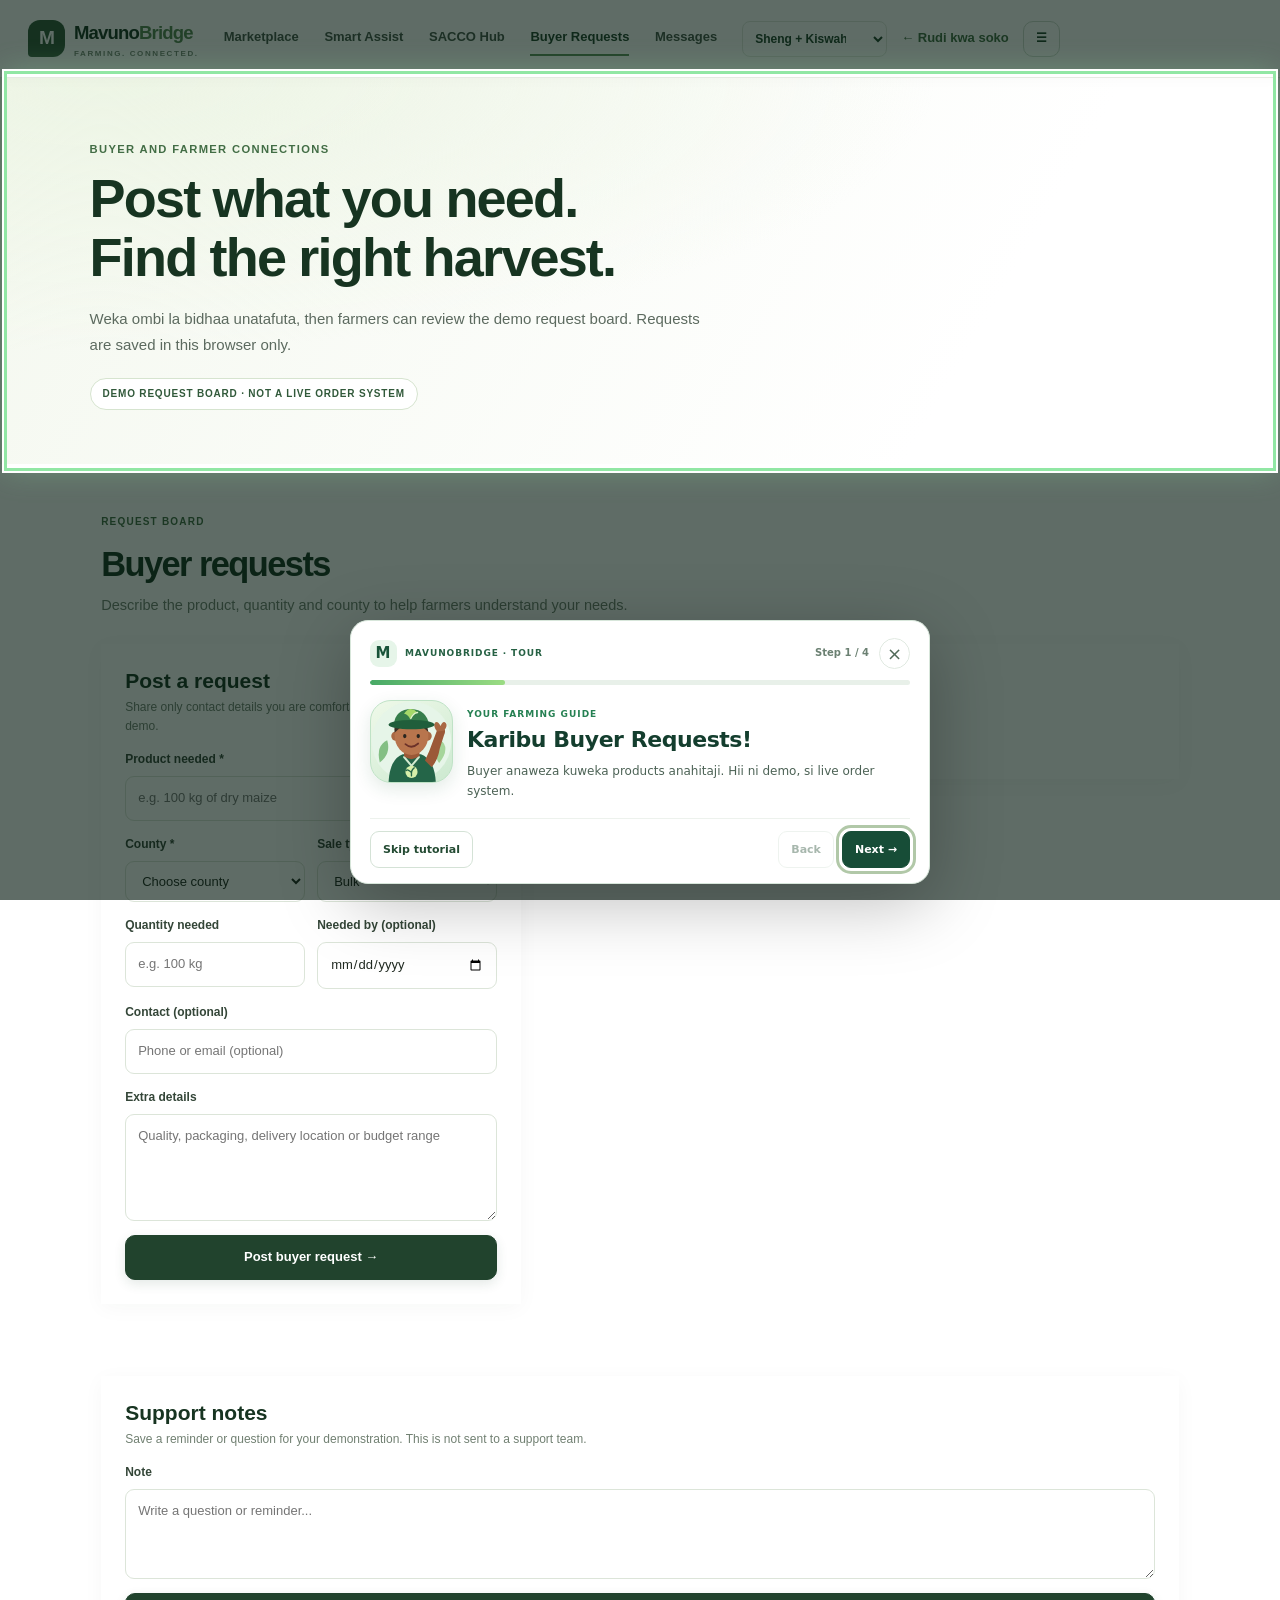
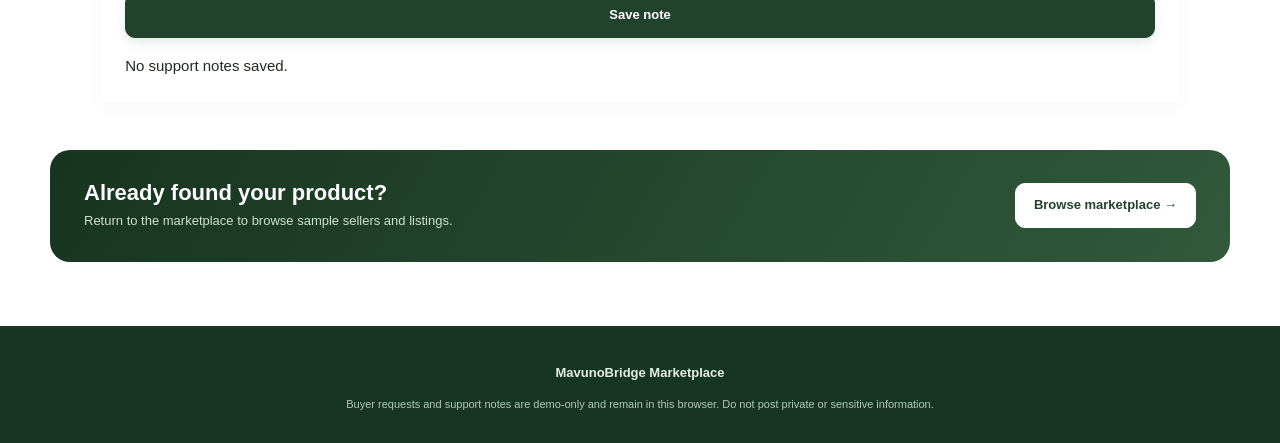
==== commit 74d0634e: "Update buyer-requests.html" ====
--- a/buyer-requests.html
+++ b/buyer-requests.html
@@ -1,5 +1,8 @@
 <!DOCTYPE html>
 <html lang="en">
+  
+<script src="website-tour.js?v=4" defer></script>
+
 <head>
   <meta charset="UTF-8">
   <meta name="viewport" content="width=device-width, initial-scale=1.0">
--- a/style.css
+++ b/style.css
@@ -1,29 +1,57 @@
-
-/* =========================================================
-   MAVUNOBRIDGE — MARKETPLACE DESIGN
-   Responsive demo | Kenya agricultural marketplace
-========================================================= */
+/* ==========================================================
+   MAVUNOBRIDGE — COMPLETE MARKETPLACE STYLESHEET
+   Olive green • Fresh white • Responsive Kenyan farm market
+   ========================================================== */
+
+/* -------------------- 1. DESIGN TOKENS -------------------- */
 
 :root {
-  --green-950: #173523;
-  --green-900: #20482f;
-  --green-800: #2c5b3b;
-  --green-700: #38734a;
-  --green-600: #4b8756;
-  --green-100: #e9f2e8;
-  --green-50: #f4f8f1;
-  --olive: #778443;
+  --green-950: #173421;
+  --green-900: #21432d;
+  --green-850: #294d34;
+  --green-800: #31593a;
+  --green-700: #426d45;
+  --green-600: #568553;
+  --green-500: #729b62;
+  --green-200: #d8e6cf;
+  --green-100: #eaf2e5;
+  --green-50: #f5f8f1;
+
+  --olive-700: #696c36;
+  --olive-500: #8b8c4d;
+
   --white: #ffffff;
-  --cream: #fafbf6;
-  --ink: #1e2b22;
-  --muted: #6c786e;
-  --border: #e2e8df;
-  --orange: #ed9b45;
-  --red: #b93c32;
-  --shadow: 0 10px 32px rgba(29, 61, 39, 0.08);
-  --radius: 18px;
-  --radius-small: 11px;
-}
+  --ink: #202a21;
+  --ink-soft: #566357;
+  --muted: #718072;
+  --line: #e2e8df;
+  --line-strong: #cdd9c9;
+  --surface: #ffffff;
+  --surface-soft: #f7f9f5;
+  --surface-green: #f1f6ed;
+
+  --success: #2f7541;
+  --warning: #9b6a19;
+  --danger: #b13e36;
+
+  --radius-sm: 8px;
+  --radius-md: 13px;
+  --radius-lg: 19px;
+  --radius-xl: 25px;
+  --radius-pill: 999px;
+
+  --shadow-sm: 0 3px 12px rgba(26, 53, 33, 0.05);
+  --shadow-md: 0 10px 28px rgba(26, 53, 33, 0.09);
+  --shadow-lg: 0 20px 55px rgba(18, 42, 26, 0.18);
+
+  --page-width: 1240px;
+  --page-gutter: 28px;
+
+  --font-heading: "Manrope", "DM Sans", Arial, sans-serif;
+  --font-body: "DM Sans", Arial, sans-serif;
+}
+
+/* -------------------- 2. RESET & GLOBAL -------------------- */
 
 * {
   box-sizing: border-box;
@@ -31,19 +59,26 @@
 
 html {
   scroll-behavior: smooth;
-  scroll-padding-top: 100px;
+  scroll-padding-top: 95px;
 }
 
 body {
   margin: 0;
-  background: var(--cream);
   color: var(--ink);
-  font-family: Inter, "Segoe UI", Arial, sans-serif;
-  line-height: 1.55;
+  background: #fff;
+  font-family: var(--font-body);
+  font-size: 15px;
+  line-height: 1.6;
+  -webkit-font-smoothing: antialiased;
+  text-rendering: optimizeLegibility;
 }
 
 body.modal-open {
   overflow: hidden;
+}
+
+img {
+  max-width: 100%;
 }
 
 button,
@@ -58,22 +93,21 @@
   cursor: pointer;
 }
 
-button {
-  color: inherit;
+button,
+a,
+input,
+select,
+textarea {
+  -webkit-tap-highlight-color: transparent;
 }
 
 a {
-  color: var(--green-800);
+  color: var(--green-700);
   text-decoration: none;
 }
 
 a:hover {
-  color: var(--green-600);
-}
-
-img {
-  display: block;
-  max-width: 100%;
+  color: var(--green-900);
 }
 
 button:focus-visible,
@@ -81,115 +115,64 @@
 input:focus-visible,
 select:focus-visible,
 textarea:focus-visible {
-  outline: 3px solid #eab66f;
+  outline: 3px solid rgba(114, 155, 98, 0.55);
   outline-offset: 3px;
 }
 
-.hidden {
+button:disabled {
+  cursor: not-allowed;
+  opacity: 0.65;
+}
+
+h1,
+h2,
+h3,
+h4,
+p {
+  overflow-wrap: anywhere;
+}
+
+h1,
+h2,
+h3,
+h4 {
+  margin-top: 0;
+  font-family: var(--font-heading);
+  line-height: 1.22;
+}
+
+p {
+  margin-top: 0;
+}
+
+.hidden,
+[hidden] {
   display: none !important;
 }
 
-/* HEADER */
-
-.topbar {
-  position: sticky;
-  z-index: 50;
-  top: 0;
-  display: flex;
-  align-items: center;
-  justify-content: space-between;
-  gap: 24px;
-  width: 100%;
-  padding: 15px clamp(18px, 4vw, 64px);
-  background: rgba(255, 255, 255, 0.97);
-  border-bottom: 1px solid var(--border);
-  backdrop-filter: blur(14px);
-}
-
-.brand {
-  display: inline-flex;
-  align-items: center;
-  flex-shrink: 0;
-  gap: 10px;
-  color: var(--green-950);
-  font-size: 21px;
-  font-weight: 850;
-  letter-spacing: -0.8px;
-}
-
-.brand:hover {
-  color: var(--green-950);
-}
-
-.brand-mark {
-  display: grid;
-  width: 39px;
-  height: 39px;
-  place-items: center;
-  border-radius: 13px;
-  background: var(--green-900);
+.skip-link {
+  position: absolute;
+  z-index: 10000;
+  top: 8px;
+  left: 8px;
+  padding: 10px 14px;
+  transform: translateY(-150%);
+  border-radius: var(--radius-sm);
+  background: var(--green-950);
   color: white;
-  font-size: 23px;
-  font-weight: 900;
-}
-
-.brand-green {
-  color: var(--green-600);
-}
-
-.main-nav {
-  display: flex;
-  align-items: center;
-  justify-content: center;
-  gap: clamp(12px, 2vw, 28px);
-}
-
-.main-nav a {
-  color: #46564a;
-  font-size: 13px;
-  font-weight: 700;
-  white-space: nowrap;
-}
-
-.main-nav a:hover {
-  color: var(--green-700);
-}
-
-.header-actions {
-  display: flex;
-  align-items: center;
-  justify-content: flex-end;
-  gap: 9px;
-}
-
-.language-label {
-  position: absolute;
-  width: 1px;
-  height: 1px;
-  overflow: hidden;
-  clip-path: inset(50%);
-}
-
-.header-actions select {
-  max-width: 150px;
-  padding: 9px 10px;
-  border: 1px solid var(--border);
-  border-radius: 9px;
-  background: white;
-  color: var(--ink);
-  font-size: 12px;
-}
-
-.menu-button {
-  display: none;
-  padding: 8px 11px;
-  border: 1px solid var(--border);
-  border-radius: 9px;
-  background: white;
-  font-size: 20px;
-}
-
-/* BUTTONS */
+}
+
+.skip-link:focus {
+  transform: translateY(0);
+}
+
+.section-wrap {
+  width: min(var(--page-width), calc(100% - var(--page-gutter) * 2));
+  margin-right: auto;
+  margin-left: auto;
+}
+
+/* -------------------- 3. SHARED BUTTONS -------------------- */
 
 .primary-btn,
 .outline-btn,
@@ -197,407 +180,776 @@
   display: inline-flex;
   align-items: center;
   justify-content: center;
-  gap: 7px;
-  min-height: 43px;
+  gap: 8px;
+  min-height: 44px;
   padding: 11px 17px;
-  border-radius: 10px;
-  font-size: 13px;
-  font-weight: 750;
+  border: 1px solid transparent;
+  border-radius: var(--radius-sm);
+  font-size: 0.9rem;
+  font-weight: 700;
+  line-height: 1.25;
   text-align: center;
   transition:
-    transform 0.18s ease,
-    background 0.18s ease,
-    box-shadow 0.18s ease;
+    background-color 160ms ease,
+    border-color 160ms ease,
+    color 160ms ease,
+    box-shadow 160ms ease,
+    transform 160ms ease;
 }
 
 .primary-btn {
-  border: 1px solid var(--green-900);
-  background: var(--green-900);
+  background: var(--green-800);
   color: white;
-  box-shadow: 0 4px 12px rgba(32, 72, 47, 0.12);
+  box-shadow: 0 4px 10px rgba(33, 67, 45, 0.1);
 }
 
 .primary-btn:hover {
   transform: translateY(-1px);
+  background: var(--green-950);
+  color: white;
+  box-shadow: 0 6px 15px rgba(33, 67, 45, 0.16);
+}
+
+.outline-btn {
+  border-color: var(--line-strong);
+  background: white;
+  color: var(--green-900);
+}
+
+.outline-btn:hover {
+  border-color: var(--green-600);
+  background: var(--green-50);
+  color: var(--green-950);
+}
+
+.text-btn {
+  min-height: 35px;
+  padding: 7px 4px;
+  border: 0;
+  background: transparent;
+  color: var(--green-800);
+}
+
+.text-btn:hover {
+  color: var(--green-950);
+  text-decoration: underline;
+  text-underline-offset: 3px;
+}
+
+.primary-btn:active,
+.outline-btn:active {
+  transform: translateY(0);
+}
+
+/* -------------------- 4. HEADER & NAVIGATION -------------------- */
+
+.topbar {
+  position: sticky;
+  z-index: 500;
+  top: 0;
+  display: flex;
+  align-items: center;
+  gap: 25px;
+  width: 100%;
+  min-height: 78px;
+  padding: 12px max(var(--page-gutter), calc((100vw - var(--page-width)) / 2));
+  border-bottom: 1px solid rgba(226, 232, 223, 0.88);
+  background: rgba(255, 255, 255, 0.96);
+  box-shadow: 0 2px 13px rgba(28, 53, 33, 0.025);
+  backdrop-filter: blur(16px);
+}
+
+.brand {
+  display: inline-flex;
+  flex: 0 0 auto;
+  align-items: center;
+  gap: 9px;
+  color: var(--green-950);
+  font-family: var(--font-heading);
+  font-size: 1.16rem;
+  font-weight: 800;
+  letter-spacing: -0.045em;
+}
+
+.brand:hover {
+  color: var(--green-950);
+}
+
+.brand-mark {
+  display: inline-grid;
+  width: 37px;
+  height: 37px;
+  place-items: center;
+  border-radius: 12px 12px 12px 4px;
   background: var(--green-800);
   color: white;
-  box-shadow: 0 7px 17px rgba(32, 72, 47, 0.18);
-}
-
-.outline-btn {
-  border: 1px solid #cdd9cd;
-  background: white;
+  font-family: var(--font-heading);
+  font-size: 1.2rem;
+  font-weight: 800;
+  letter-spacing: -0.04em;
+}
+
+.brand-name {
+  white-space: nowrap;
+}
+
+.brand-green {
+  color: var(--green-600);
+}
+
+.main-nav {
+  display: flex;
+  flex: 1 1 auto;
+  align-items: center;
+  justify-content: center;
+  gap: clamp(12px, 1.5vw, 23px);
+}
+
+.main-nav a {
+  position: relative;
+  padding: 9px 0;
+  color: #48584a;
+  font-size: 0.84rem;
+  font-weight: 600;
+  white-space: nowrap;
+}
+
+.main-nav a::after {
+  position: absolute;
+  right: 0;
+  bottom: 3px;
+  left: 0;
+  height: 2px;
+  transform: scaleX(0);
+  transform-origin: left;
+  border-radius: var(--radius-pill);
+  background: var(--green-600);
+  content: "";
+  transition: transform 160ms ease;
+}
+
+.main-nav a:hover {
+  color: var(--green-950);
+}
+
+.main-nav a:hover::after {
+  transform: scaleX(1);
+}
+
+.header-actions {
+  display: flex;
+  flex: 0 0 auto;
+  align-items: center;
+  justify-content: flex-end;
+  gap: 9px;
+}
+
+.language-control {
+  display: grid;
+  gap: 2px;
+}
+
+.language-label {
+  color: var(--muted);
+  font-size: 0.64rem;
+  font-weight: 700;
+}
+
+#languageSelect {
+  max-width: 145px;
+  min-height: 36px;
+  padding: 6px 24px 6px 8px;
+  border: 1px solid var(--line);
+  border-radius: var(--radius-sm);
+  background: #fff;
   color: var(--green-900);
-}
-
-.outline-btn:hover {
-  background: var(--green-50);
-  border-color: var(--green-600);
-}
-
-.text-btn {
-  padding: 8px 0;
-  border: 0;
-  background: transparent;
-  color: var(--green-700);
-}
-
-button:disabled {
-  cursor: not-allowed;
-  opacity: 0.65;
-}
-
-/* HERO */
+  font-size: 0.75rem;
+  font-weight: 600;
+}
+
+.header-actions > .outline-btn {
+  min-height: 38px;
+  padding: 8px 11px;
+  font-size: 0.8rem;
+}
+
+.user-chip {
+  display: flex;
+  align-items: center;
+  gap: 9px;
+  padding: 6px 10px;
+  border: 1px solid var(--line);
+  border-radius: var(--radius-pill);
+  background: var(--surface-soft);
+  color: var(--green-900);
+  font-size: 0.77rem;
+  font-weight: 700;
+}
+
+.user-chip .text-btn {
+  min-height: auto;
+  padding: 2px;
+  font-size: 0.74rem;
+}
+
+.cart-button {
+  white-space: nowrap;
+}
+
+.cart-count {
+  display: inline-grid;
+  min-width: 22px;
+  height: 22px;
+  padding: 1px 5px;
+  place-items: center;
+  border-radius: var(--radius-pill);
+  background: var(--green-100);
+  color: var(--green-900);
+  font-size: 0.72rem;
+  font-weight: 800;
+}
+
+.menu-button {
+  display: none;
+  width: 42px;
+  height: 42px;
+  flex: 0 0 auto;
+  place-items: center;
+  border: 1px solid var(--line);
+  border-radius: 10px;
+  background: #fff;
+  color: var(--green-900);
+  font-size: 1.3rem;
+}
+
+/* -------------------- 5. HERO SECTION -------------------- */
 
 .hero {
   position: relative;
   display: grid;
-  grid-template-columns: 1.05fr 0.95fr;
+  grid-template-columns: minmax(0, 1.04fr) minmax(310px, 0.96fr);
   align-items: center;
-  gap: clamp(30px, 5vw, 80px);
-  min-height: 470px;
-  padding: 66px clamp(22px, 7vw, 105px);
+  gap: clamp(28px, 5vw, 70px);
+  min-height: 490px;
+  padding: 60px max(var(--page-gutter), calc((100vw - var(--page-width)) / 2));
   overflow: hidden;
   background:
-    radial-gradient(ellipse at 10% 10%, #edf5e5 0%, transparent 45%),
-    linear-gradient(120deg, #f4f8ef, #ffffff 70%);
+    radial-gradient(ellipse at 0% 0%, rgba(232, 242, 224, 0.94), transparent 45%),
+    linear-gradient(120deg, #f8faf5 0%, #f0f5e9 58%, #e6efdf 100%);
 }
 
 .hero-content {
   position: relative;
-  z-index: 2;
-  max-width: 610px;
+  z-index: 1;
+  max-width: 620px;
 }
 
 .eyebrow {
-  display: inline-block;
-  margin: 0 0 12px;
+  display: inline-flex;
+  align-items: center;
+  gap: 7px;
   color: var(--green-700);
-  font-size: 10px;
-  font-weight: 850;
-  letter-spacing: 1.6px;
+  font-size: 0.7rem;
+  font-weight: 800;
+  letter-spacing: 0.12em;
+  line-height: 1.5;
   text-transform: uppercase;
 }
 
 .hero h1 {
-  max-width: 620px;
-  margin: 0;
+  max-width: 650px;
+  margin: 17px 0 20px;
   color: var(--green-950);
-  font-size: clamp(38px, 5vw, 66px);
-  font-weight: 850;
-  line-height: 1.06;
-  letter-spacing: -2.8px;
+  font-family: var(--font-heading);
+  font-size: clamp(2.45rem, 4.8vw, 4.45rem);
+  font-weight: 800;
+  letter-spacing: -0.065em;
+  line-height: 1.08;
 }
 
 .hero h1 span {
+  display: block;
   color: var(--green-600);
 }
 
 .hero-description {
-  max-width: 520px;
-  margin: 22px 0 26px;
-  color: #5c6a5f;
-  font-size: 15px;
+  max-width: 570px;
+  margin-bottom: 25px;
+  color: #5a6a5b;
+  font-size: clamp(0.95rem, 1.2vw, 1.06rem);
   line-height: 1.8;
 }
 
 .hero-buttons {
   display: flex;
   flex-wrap: wrap;
-  gap: 11px;
+  align-items: center;
+  gap: 12px;
+}
+
+.hero-buttons .primary-btn,
+.hero-buttons .outline-btn {
+  min-height: 49px;
+  padding: 13px 18px;
 }
 
 .hero-stats {
   display: flex;
   flex-wrap: wrap;
-  gap: clamp(22px, 4vw, 48px);
-  margin-top: 35px;
-  padding-top: 22px;
-  border-top: 1px solid #dfe8da;
-}
-
-.hero-stats div {
-  display: flex;
-  flex-direction: column;
-  gap: 2px;
-}
-
-.hero-stats strong {
-  color: var(--green-900);
-  font-size: 22px;
-  font-weight: 850;
-}
-
-.hero-stats span {
+  gap: clamp(22px, 4vw, 46px);
+  margin-top: 37px;
+  padding-top: 23px;
+  border-top: 1px solid rgba(49, 89, 58, 0.15);
+}
+
+.hero-stat {
+  display: grid;
+  gap: 3px;
+}
+
+.hero-stat strong {
+  color: var(--green-950);
+  font-family: var(--font-heading);
+  font-size: 1.25rem;
+  font-weight: 800;
+  letter-spacing: -0.035em;
+}
+
+.hero-stat span {
   color: var(--muted);
-  font-size: 11px;
+  font-size: 0.76rem;
 }
 
 .demo-note {
-  margin: 16px 0 0;
-  color: #778277;
-  font-size: 11px;
-}
-
-.hero-image {
+  margin: 19px 0 0;
+  color: #748174;
+  font-size: 0.72rem;
+  line-height: 1.6;
+}
+
+.demo-note > span {
+  color: var(--green-600);
+  font-size: 0.65rem;
+}
+
+.hero-visual {
   position: relative;
-  min-height: 345px;
+  min-height: 365px;
   overflow: hidden;
-  border-radius: 30px 80px 30px 30px;
-  background-color: #dbe8cf;
+  border: 7px solid rgba(255, 255, 255, 0.76);
+  border-radius: 34px 34px 12px 34px;
+  background-color: #dce9d3;
   background-image:
-    linear-gradient(0deg, rgba(20, 50, 29, 0.05), transparent 60%),
-    url("https://images.unsplash.com/photo-1500382017468-9049fed747ef?auto=format&fit=crop&w=1200&q=85");
+    linear-gradient(0deg, rgba(20, 48, 28, 0.17), transparent 52%),
+    url("https://images.unsplash.com/photo-1542838132-92c53300491e?auto=format&fit=crop&w=1100&q=80");
   background-position: center;
   background-size: cover;
-  box-shadow: 0 22px 50px rgba(33, 65, 41, 0.16);
-}
-
-.hero-image::after {
+  box-shadow: var(--shadow-lg);
+}
+
+.hero-visual::before {
+  position: absolute;
+  inset: 0;
+  border: 1px solid rgba(255, 255, 255, 0.28);
+  border-radius: inherit;
+  content: "";
+  pointer-events: none;
+}
+
+.hero-visual-tag {
   position: absolute;
   right: 18px;
   bottom: 18px;
   left: 18px;
-  padding: 16px;
-  border: 1px solid rgba(255, 255, 255, 0.45);
-  border-radius: 14px;
-  background: rgba(255, 255, 255, 0.92);
+  display: flex;
+  align-items: center;
+  gap: 12px;
+  padding: 14px 16px;
+  border: 1px solid rgba(255, 255, 255, 0.65);
+  border-radius: 15px;
+  background: rgba(255, 255, 255, 0.94);
+  box-shadow: var(--shadow-sm);
+  backdrop-filter: blur(12px);
+}
+
+.hero-tag-icon {
+  display: grid;
+  width: 43px;
+  height: 43px;
+  flex: 0 0 auto;
+  place-items: center;
+  border-radius: 12px;
+  background: var(--green-100);
+  font-size: 1.35rem;
+}
+
+.hero-visual-tag strong,
+.hero-visual-tag small {
+  display: block;
+}
+
+.hero-visual-tag strong {
   color: var(--green-950);
-  content: "🌱  Growing local. Connecting markets.";
-  font-size: 13px;
-  font-weight: 750;
-  backdrop-filter: blur(10px);
-}
-
-/* GENERAL SECTIONS */
-
-.section-wrap {
-  width: min(1380px, 100%);
-  margin: 0 auto;
-  padding-right: clamp(18px, 4vw, 58px);
-  padding-left: clamp(18px, 4vw, 58px);
-}
-
-.category-section {
-  padding-top: 66px;
-  padding-bottom: 65px;
-}
-
-.marketplace {
-  padding-top: 58px;
-  padding-bottom: 72px;
-  background: white;
+  font-family: var(--font-heading);
+  font-size: 0.9rem;
+  font-weight: 800;
+}
+
+.hero-visual-tag small {
+  margin-top: 3px;
+  color: var(--muted);
+  font-size: 0.73rem;
+}
+
+/* -------------------- 6. SECTION HEADINGS -------------------- */
+
+.category-section,
+.marketplace,
+.feature-area {
+  padding-top: 67px;
 }
 
 .section-heading {
   display: flex;
   align-items: flex-end;
   justify-content: space-between;
-  gap: 24px;
-  margin-bottom: 28px;
-}
-
-.section-heading .eyebrow {
-  margin-bottom: 7px;
+  gap: 25px;
+  margin-bottom: 26px;
+}
+
+.section-heading > div {
+  min-width: 0;
 }
 
 .section-heading h2 {
+  margin: 7px 0 7px;
+  color: var(--green-950);
+  font-family: var(--font-heading);
+  font-size: clamp(1.65rem, 3vw, 2.15rem);
+  font-weight: 800;
+  letter-spacing: -0.045em;
+}
+
+.section-heading p {
   margin: 0;
-  color: var(--green-950);
-  font-size: clamp(25px, 3vw, 35px);
-  font-weight: 850;
-  line-height: 1.2;
-  letter-spacing: -0.8px;
-}
-
-.section-heading p {
-  margin: 9px 0 0;
   color: var(--muted);
-  font-size: 13px;
-}
-
-/* CATEGORY CARDS */
+  font-size: 0.91rem;
+  line-height: 1.7;
+}
+
+.section-heading > .text-btn {
+  flex: 0 0 auto;
+}
+
+/* -------------------- 7. CATEGORY CARDS -------------------- */
 
 .category-grid {
   display: grid;
-  grid-template-columns: repeat(7, minmax(0, 1fr));
+  grid-template-columns: repeat(5, minmax(0, 1fr));
   gap: 15px;
 }
 
 .category-card {
   position: relative;
-  display: flex;
-  min-height: 145px;
-  align-items: flex-end;
+  display: block;
+  min-width: 0;
+  aspect-ratio: 1.23 / 1;
   padding: 0;
   overflow: hidden;
-  border: 1px solid #e2e8dd;
-  border-radius: 15px;
-  background: #e8efdf;
+  border: 2px solid transparent;
+  border-radius: var(--radius-lg);
+  background: #e6efdf;
+  box-shadow: var(--shadow-sm);
+  color: white;
   text-align: left;
   isolation: isolate;
   transition:
-    transform 0.2s ease,
-    border-color 0.2s ease,
-    box-shadow 0.2s ease;
+    transform 170ms ease,
+    border-color 170ms ease,
+    box-shadow 170ms ease;
 }
 
 .category-card:hover {
-  transform: translateY(-4px);
+  transform: translateY(-3px);
+  box-shadow: var(--shadow-md);
+}
+
+.category-card.selected {
   border-color: var(--green-600);
-  box-shadow: var(--shadow);
-}
-
-.category-card.selected {
-  border: 2px solid var(--green-700);
-  box-shadow: 0 0 0 3px rgba(75, 135, 86, 0.12);
+  box-shadow:
+    0 0 0 3px rgba(86, 133, 83, 0.13),
+    var(--shadow-md);
 }
 
 .cat-image {
   position: absolute;
   z-index: -2;
   inset: 0;
+  display: block;
   background-position: center;
   background-size: cover;
-  transition: transform 0.3s ease;
+  background-repeat: no-repeat;
+  transition: transform 250ms ease;
 }
 
 .category-card:hover .cat-image {
-  transform: scale(1.06);
+  transform: scale(1.055);
 }
 
 .cat-shade {
   position: absolute;
   z-index: -1;
   inset: 0;
-  background: linear-gradient(
-    0deg,
-    rgba(255, 255, 255, 0.99) 0%,
-    rgba(255, 255, 255, 0.91) 29%,
-    rgba(255, 255, 255, 0.12) 75%
-  );
+  background:
+    linear-gradient(
+      180deg,
+      rgba(20, 41, 25, 0.01) 8%,
+      rgba(20, 41, 25, 0.1) 42%,
+      rgba(20, 41, 25, 0.78) 100%
+    );
 }
 
 .cat-name {
-  width: 100%;
-  padding: 38px 11px 13px;
-  color: var(--green-950);
-  font-size: 12px;
+  position: absolute;
+  right: 11px;
+  bottom: 13px;
+  left: 12px;
+  color: white;
+  font-family: var(--font-heading);
+  font-size: clamp(0.86rem, 1.3vw, 1.04rem);
   font-weight: 800;
-  line-height: 1.3;
-}
-
-/* FILTERS */
+  line-height: 1.2;
+  text-shadow: 0 1px 5px rgba(0, 0, 0, 0.22);
+}
+
+.category-loading {
+  grid-column: 1 / -1;
+  display: flex;
+  align-items: center;
+  gap: 10px;
+  min-height: 80px;
+  padding: 20px;
+  border: 1px dashed var(--line-strong);
+  border-radius: var(--radius-md);
+  color: var(--muted);
+}
+
+.loading-dot {
+  display: inline-block;
+  width: 10px;
+  height: 10px;
+  flex: 0 0 auto;
+  border-radius: 50%;
+  background: var(--green-600);
+  animation: loading-pulse 1.1s ease-in-out infinite;
+}
+
+@keyframes loading-pulse {
+  0%, 100% {
+    transform: scale(0.85);
+    opacity: 0.5;
+  }
+
+  50% {
+    transform: scale(1.15);
+    opacity: 1;
+  }
+}
+
+/* -------------------- 8. MARKETPLACE FILTER BAR -------------------- */
+
+.marketplace {
+  scroll-margin-top: 95px;
+}
+
+.marketplace-heading {
+  margin-bottom: 22px;
+}
 
 .filters {
   display: grid;
-  grid-template-columns: minmax(200px, 1.7fr) repeat(3, minmax(125px, 1fr));
+  grid-template-columns: minmax(210px, 1.8fr) repeat(5, minmax(125px, 1fr)) auto;
+  align-items: end;
   gap: 10px;
-  margin: 23px 0 18px;
-}
-
-.filters select,
-.search-box {
-  width: 100%;
-  min-width: 0;
-  min-height: 44px;
-  border: 1px solid var(--border);
-  border-radius: 10px;
-  background: #fff;
-  color: var(--ink);
-  font-size: 12px;
-}
-
-.filters select {
-  padding: 10px 12px;
+  padding: 16px;
+  border: 1px solid var(--line);
+  border-radius: var(--radius-lg);
+  background: var(--surface-soft);
 }
 
 .search-box {
   display: flex;
   align-items: center;
   gap: 9px;
-  padding: 0 13px;
+  min-width: 0;
+  min-height: 43px;
+  padding: 0 12px;
+  border: 1px solid var(--line-strong);
+  border-radius: var(--radius-sm);
+  background: white;
+}
+
+.search-box:focus-within {
+  border-color: var(--green-600);
+  box-shadow: 0 0 0 3px rgba(86, 133, 83, 0.1);
+}
+
+.search-icon {
+  flex: 0 0 auto;
   color: var(--green-700);
-  font-size: 19px;
+  font-size: 1.5rem;
+  line-height: 1;
 }
 
 .search-box input {
   width: 100%;
   min-width: 0;
-  padding: 10px 0;
+  min-height: 40px;
+  padding: 8px 0;
   border: 0;
   outline: 0;
   background: transparent;
   color: var(--ink);
-  font-size: 12px;
+  font-size: 0.83rem;
 }
 
 .search-box input:focus-visible {
-  outline: none;
-}
-
-.filters .outline-btn {
-  min-height: 42px;
-  padding: 9px 13px;
-}
+  outline: 0;
+}
+
+.search-box input::placeholder {
+  color: #95a095;
+}
+
+.filter-control {
+  display: grid;
+  min-width: 0;
+  gap: 5px;
+}
+
+.filter-control > span {
+  color: #6e7b6e;
+  font-size: 0.68rem;
+  font-weight: 700;
+}
+
+.filter-control select {
+  width: 100%;
+  min-width: 0;
+  min-height: 43px;
+  padding: 9px 23px 9px 10px;
+  border: 1px solid var(--line-strong);
+  border-radius: var(--radius-sm);
+  background: white;
+  color: #39483b;
+  font-size: 0.77rem;
+}
+
+.filter-control select:hover {
+  border-color: var(--green-500);
+}
+
+.clear-filters {
+  min-height: 43px;
+  padding: 10px 12px;
+  font-size: 0.77rem;
+  white-space: nowrap;
+}
+
+/* -------------------- 9. PRICE GUIDE -------------------- */
 
 .fair-guide {
   display: flex;
   align-items: center;
   justify-content: space-between;
-  gap: 22px;
-  margin: 20px 0;
-  padding: 19px 21px;
-  border: 1px solid #dce8d6;
-  border-radius: 13px;
-  background: var(--green-50);
-}
-
-.fair-guide strong {
-  color: var(--green-900);
-  font-size: 13px;
-}
-
-.fair-guide p {
-  max-width: 490px;
-  margin: 4px 0 0;
+  gap: 25px;
+  margin-top: 15px;
+  padding: 18px 20px;
+  border: 1px solid #dfe8d8;
+  border-radius: var(--radius-md);
+  background:
+    linear-gradient(105deg, #f2f7ed, #f9fbf6);
+}
+
+.fair-guide-intro {
+  display: flex;
+  align-items: flex-start;
+  gap: 12px;
+  min-width: 0;
+}
+
+.fair-guide-icon {
+  display: grid;
+  width: 40px;
+  height: 40px;
+  flex: 0 0 auto;
+  place-items: center;
+  border-radius: 12px;
+  background: white;
+  box-shadow: var(--shadow-sm);
+  font-size: 1.25rem;
+}
+
+.fair-guide-intro strong {
+  display: block;
+  margin-bottom: 3px;
+  color: var(--green-950);
+  font-family: var(--font-heading);
+  font-size: 0.88rem;
+  font-weight: 800;
+}
+
+.fair-guide-intro p {
+  max-width: 460px;
+  margin: 0;
   color: var(--muted);
-  font-size: 11px;
+  font-size: 0.76rem;
+  line-height: 1.55;
 }
 
 .fair-guide-prices {
   display: flex;
   flex-wrap: wrap;
-  gap: 8px;
-}
-
-.fair-guide-prices span {
-  padding: 7px 10px;
-  border: 1px solid #dce7d8;
-  border-radius: 8px;
-  background: white;
+  justify-content: flex-end;
+  gap: 10px 20px;
+}
+
+.fair-guide-prices > span {
+  display: grid;
+  gap: 2px;
+}
+
+.fair-guide-prices small {
+  color: var(--muted);
+  font-size: 0.68rem;
+}
+
+.fair-guide-prices strong {
   color: var(--green-900);
-  font-size: 10px;
-  font-weight: 700;
-}
+  font-size: 0.81rem;
+}
+
+/* -------------------- 10. LISTING RESULTS -------------------- */
 
 .result-row {
   display: flex;
-  flex-wrap: wrap;
   align-items: center;
   justify-content: space-between;
-  gap: 10px;
-  margin: 24px 0 17px;
+  gap: 15px;
+  min-height: 52px;
+  padding: 13px 1px;
   color: var(--muted);
-  font-size: 12px;
-}
-
-#activeCategory {
+  font-size: 0.8rem;
+}
+
+#resultCount {
+  font-weight: 700;
+}
+
+.active-category {
   color: var(--green-700);
-  font-weight: 750;
-}
-
-/* PRODUCT CARDS */
+  font-weight: 700;
+}
 
 .listing-grid {
   display: grid;
@@ -606,77 +958,104 @@
   gap: 20px;
 }
 
+.listing-loading {
+  grid-column: 1 / -1;
+  display: flex;
+  align-items: center;
+  gap: 12px;
+  min-height: 130px;
+  padding: 22px;
+  border: 1px dashed var(--line-strong);
+  border-radius: var(--radius-lg);
+  color: var(--muted);
+}
+
+.listing-loading p {
+  margin: 0;
+}
+
 .product-card {
   display: flex;
   min-width: 0;
   flex-direction: column;
   overflow: hidden;
-  border: 1px solid var(--border);
-  border-radius: var(--radius);
+  border: 1px solid var(--line);
+  border-radius: var(--radius-lg);
   background: white;
+  box-shadow: var(--shadow-sm);
   transition:
-    transform 0.2s ease,
-    box-shadow 0.2s ease,
-    border-color 0.2s ease;
+    transform 180ms ease,
+    border-color 180ms ease,
+    box-shadow 180ms ease;
 }
 
 .product-card:hover {
   transform: translateY(-3px);
-  border-color: #cdddc9;
-  box-shadow: var(--shadow);
+  border-color: #c9d9c3;
+  box-shadow: var(--shadow-md);
 }
 
 .product-image-wrap {
   position: relative;
-  height: 205px;
+  min-height: 180px;
   overflow: hidden;
-  background: #eef2e8;
+  background: linear-gradient(135deg, #edf4e7, #dce8d3);
 }
 
 .product-image {
+  display: block;
   width: 100%;
-  height: 100%;
+  height: 198px;
   object-fit: cover;
-  transition: transform 0.3s ease;
-}
-
-.product-card:hover .product-image {
-  transform: scale(1.035);
+  object-position: center;
+  background: #edf4e7;
+  color: var(--green-800);
+  font-size: 0.8rem;
 }
 
 .product-image-fallback {
-  display: grid;
+  display: flex;
   width: 100%;
-  height: 100%;
-  place-items: center;
-  background: linear-gradient(135deg, #edf4e7, #dce8d1);
+  min-height: 180px;
+  align-items: center;
+  justify-content: center;
+  background: linear-gradient(135deg, #edf4e7, #dce8d3);
   color: var(--green-800);
-  font-size: 40px;
-}
-
-.sale-badge {
-  position: absolute;
-  top: 12px;
-  left: 12px;
-  max-width: calc(100% - 24px);
-  padding: 6px 9px;
-  border-radius: 7px;
-  background: rgba(255, 255, 255, 0.96);
-  color: var(--green-900);
-  font-size: 10px;
-  font-weight: 800;
-}
-
+  font-size: 0.85rem;
+  font-weight: 700;
+  text-align: center;
+}
+
+.sale-badge,
 .demo-badge {
   position: absolute;
-  right: 11px;
-  bottom: 11px;
-  padding: 5px 8px;
-  border-radius: 7px;
-  background: rgba(32, 72, 47, 0.9);
+  z-index: 1;
+  display: inline-flex;
+  align-items: center;
+  justify-content: center;
+  max-width: calc(100% - 20px);
+  padding: 6px 9px;
+  border: 1px solid rgba(255, 255, 255, 0.65);
+  border-radius: var(--radius-pill);
+  font-size: 0.64rem;
+  font-weight: 800;
+  line-height: 1.15;
+  overflow-wrap: anywhere;
+}
+
+.sale-badge {
+  top: 11px;
+  left: 11px;
+  background: rgba(255, 255, 255, 0.94);
+  color: var(--green-900);
+}
+
+.demo-badge {
+  right: 10px;
+  bottom: 10px;
+  background: rgba(31, 63, 42, 0.92);
   color: white;
-  font-size: 9px;
-  font-weight: 750;
+  letter-spacing: 0.035em;
 }
 
 .product-body {
@@ -687,378 +1066,574 @@
 }
 
 .product-body > small {
+  margin-bottom: 6px;
   color: var(--green-700);
-  font-size: 10px;
+  font-size: 0.69rem;
   font-weight: 800;
-  letter-spacing: 0.4px;
+  letter-spacing: 0.055em;
   text-transform: uppercase;
 }
 
 .product-body h3 {
-  margin: 7px 0;
+  min-height: 44px;
+  margin: 0 0 9px;
   color: var(--green-950);
-  font-size: 16px;
+  font-size: 1.03rem;
+  font-weight: 800;
+  letter-spacing: -0.025em;
+  line-height: 1.35;
+}
+
+.product-body .location {
+  margin: 0 0 9px;
+  color: var(--muted);
+  font-size: 0.75rem;
+}
+
+.seller-trust-note {
+  margin: 0 0 6px;
+  color: #788277;
+  font-size: 0.66rem;
+  line-height: 1.45;
+}
+
+.seller-review-summary {
+  min-height: 29px;
+  margin: 0 0 9px;
+  color: var(--green-700);
+  font-size: 0.68rem;
+  line-height: 1.45;
+}
+
+.product-body .price {
+  margin: 4px 0 8px;
+  color: var(--green-900);
+  font-family: var(--font-heading);
+  font-size: 1.27rem;
+  font-weight: 800;
+  letter-spacing: -0.035em;
+  line-height: 1.3;
+}
+
+.product-body .price span {
+  color: var(--muted);
+  font-family: var(--font-body);
+  font-size: 0.73rem;
+  font-weight: 500;
+  letter-spacing: 0;
+}
+
+.fair {
+  display: inline-flex;
+  align-self: flex-start;
+  align-items: center;
+  max-width: 100%;
+  margin: 0 0 5px;
+  padding: 5px 8px;
+  border-radius: 6px;
+  font-size: 0.64rem;
   font-weight: 800;
   line-height: 1.35;
+}
+
+.fair-within {
+  background: #eaf5e8;
+  color: #2f703b;
+}
+
+.fair-below {
+  background: #e9f3f7;
+  color: #30677a;
+}
+
+.fair-above {
+  background: #fff1e5;
+  color: #98551f;
+}
+
+.fair-no-guide {
+  background: #f0f2ed;
+  color: #647063;
+}
+
+.fair-detail {
+  margin: 0 0 8px;
+  color: #829081;
+  font-size: 0.65rem;
+  line-height: 1.45;
+}
+
+.product-body .quantity {
+  margin: 0 0 10px;
+  color: #657365;
+  font-size: 0.74rem;
+  line-height: 1.55;
+}
+
+.product-description {
+  margin: 0 0 13px;
+  color: #637163;
+  font-size: 0.78rem;
+  line-height: 1.6;
+}
+
+.card-actions {
+  display: grid;
+  grid-template-columns: repeat(2, minmax(0, 1fr));
+  gap: 7px;
+  margin-top: auto;
+  padding-top: 8px;
+}
+
+.card-actions button,
+.card-actions a {
+  display: inline-flex;
+  min-width: 0;
+  min-height: 36px;
+  align-items: center;
+  justify-content: center;
+  padding: 8px 7px;
+  border: 1px solid var(--line-strong);
+  border-radius: 7px;
+  background: white;
+  color: var(--green-900);
+  font-size: 0.7rem;
+  font-weight: 700;
+  line-height: 1.35;
+  text-align: center;
   overflow-wrap: anywhere;
-}
-
-.location {
-  margin: 3px 0 13px;
+  transition: background-color 150ms ease, border-color 150ms ease;
+}
+
+.card-actions button:hover,
+.card-actions a:hover {
+  border-color: var(--green-500);
+  background: var(--green-50);
+}
+
+.card-actions button.primary {
+  border-color: var(--green-800);
+  background: var(--green-800);
+  color: white;
+}
+
+.card-actions button.primary:hover {
+  border-color: var(--green-950);
+  background: var(--green-950);
+}
+
+.card-actions .mb-action-button {
+  border-color: #d2e2cb;
+  background: #f5faf1;
+  color: #315b36;
+}
+
+.card-actions .call-link {
+  border-color: #d6e4d0;
+  background: #edf5e8;
+}
+
+.mb-load-more {
+  display: flex;
+  width: fit-content;
+  margin: 24px auto 0;
+}
+
+.mb-load-more[hidden] {
+  display: none !important;
+}
+
+/* -------------------- 11. EMPTY RESULTS -------------------- */
+
+.empty-state {
+  padding: 48px 20px;
+  border: 1px dashed var(--line-strong);
+  border-radius: var(--radius-lg);
+  background: var(--surface-soft);
+  text-align: center;
+}
+
+.empty-icon {
+  margin-bottom: 12px;
+  font-size: 2.5rem;
+}
+
+.empty-state h3 {
+  margin-bottom: 8px;
+  color: var(--green-950);
+  font-size: 1.3rem;
+}
+
+.empty-state p {
+  max-width: 480px;
+  margin: 0 auto 20px;
   color: var(--muted);
-  font-size: 11px;
-}
-
-.price {
-  margin: auto 0 4px;
-  padding-top: 4px;
-  color: var(--green-900);
-  font-size: 21px;
-  font-weight: 850;
-  letter-spacing: -0.4px;
-}
-
-.price span {
-  color: var(--muted);
-  font-size: 11px;
-  font-weight: 500;
-  letter-spacing: 0;
-}
-
-.fair {
-  align-self: flex-start;
-  margin-top: 8px;
-  padding: 5px 8px;
-  border-radius: 6px;
-  background: #eef3e9;
-  color: #496c38;
-  font-size: 10px;
-  font-weight: 750;
-}
-
-.fair-within {
-  background: #e8f5e8;
-  color: #2b713b;
-}
-
-.fair-below {
-  background: #e9f2ff;
-  color: #315e9a;
-}
-
-.fair-above {
-  background: #fff0e5;
-  color: #9b5422;
-}
-
-.fair-no-guide {
-  background: #f0f1ed;
-  color: #677166;
-}
-
-.fair-detail {
-  margin: 5px 0;
-  color: var(--muted);
-  font-size: 10px;
-  line-height: 1.5;
-}
-
-.quantity {
-  margin: 9px 0 15px;
-  color: #5b685e;
-  font-size: 11px;
-  overflow-wrap: anywhere;
-}
-
-.card-actions {
+  font-size: 0.88rem;
+}
+
+.empty-actions {
   display: flex;
   flex-wrap: wrap;
-  gap: 8px;
-  margin-top: auto;
-}
-
-.card-actions .small {
-  display: inline-flex;
-  flex: 1;
-  align-items: center;
   justify-content: center;
-  min-height: 37px;
-  padding: 8px 10px;
-  border: 1px solid #d8e3d6;
-  border-radius: 8px;
-  background: white;
-  color: var(--green-900);
-  font-size: 11px;
-  font-weight: 750;
-}
-
-.card-actions .small:hover {
-  background: var(--green-50);
-}
-
-.card-actions .small.primary {
-  border-color: var(--green-900);
-  background: var(--green-900);
-  color: white;
-}
-
-.card-actions .small.primary:hover {
-  background: var(--green-700);
-}
-
-.empty-state {
-  padding: 54px 20px;
-  border: 1px dashed #cbdac7;
-  border-radius: 18px;
-  background: var(--green-50);
-  text-align: center;
-}
-
-.empty-icon {
-  font-size: 42px;
-}
-
-.empty-state h3 {
-  margin: 10px 0 5px;
-  color: var(--green-950);
-}
-
-.empty-state p {
-  margin: 0 0 20px;
-  color: var(--muted);
-  font-size: 13px;
-}
-
-/* FEATURE STRIP */
+  gap: 10px;
+}
+
+/* -------------------- 12. FEATURE DESTINATION CARDS -------------------- */
+
+.feature-area {
+  padding-bottom: 65px;
+}
 
 .feature-strip {
   display: grid;
   grid-template-columns: repeat(3, minmax(0, 1fr));
-  gap: 19px;
-  padding-top: 65px;
-  padding-bottom: 65px;
-}
-
-.feature-strip article {
-  padding: 25px;
-  border: 1px solid var(--border);
-  border-radius: var(--radius);
-  background: white;
-  box-shadow: 0 4px 20px rgba(30, 65, 40, 0.035);
-}
-
-.feature-icon {
+  gap: 18px;
+}
+
+.destination-card {
+  position: relative;
+  min-width: 0;
+  padding: 23px;
+  overflow: hidden;
+  border: 1px solid var(--line);
+  border-radius: var(--radius-lg);
+  background:
+    linear-gradient(145deg, #fff 0%, #f7faf4 100%);
+  box-shadow: var(--shadow-sm);
+  transition:
+    transform 170ms ease,
+    box-shadow 170ms ease,
+    border-color 170ms ease;
+}
+
+.destination-card:hover {
+  transform: translateY(-3px);
+  border-color: #d2e2cb;
+  box-shadow: var(--shadow-md);
+}
+
+.destination-icon {
   display: grid;
   width: 48px;
   height: 48px;
+  margin-bottom: 16px;
   place-items: center;
-  border-radius: 14px;
+  border-radius: 15px;
   background: var(--green-100);
-  font-size: 23px;
-}
-
-.feature-strip h3 {
-  margin: 17px 0 7px;
+  font-size: 1.45rem;
+}
+
+.destination-card h3 {
+  margin: 0 0 8px;
   color: var(--green-950);
-  font-size: 18px;
-}
-
-.feature-strip p {
-  min-height: 45px;
-  margin: 0 0 13px;
+  font-size: 1.08rem;
+  font-weight: 800;
+}
+
+.destination-card p {
+  min-height: 49px;
+  margin: 0 0 15px;
   color: var(--muted);
-  font-size: 12px;
-}
-
-.feature-strip a {
-  font-size: 12px;
+  font-size: 0.84rem;
+  line-height: 1.65;
+}
+
+.destination-card a {
+  display: inline-flex;
+  align-items: center;
+  gap: 6px;
+  font-size: 0.8rem;
   font-weight: 800;
 }
 
-/* MODALS */
+.destination-card a:hover {
+  text-decoration: underline;
+  text-underline-offset: 4px;
+}
+
+/* -------------------- 13. LISTING & CART MODALS -------------------- */
 
 .modal {
   position: fixed;
-  z-index: 100;
+  z-index: 6000;
   inset: 0;
   display: flex;
   align-items: center;
   justify-content: center;
-  padding: 20px;
+  padding: 18px;
   overflow-y: auto;
-  background: rgba(15, 35, 21, 0.65);
+  background: rgba(14, 32, 19, 0.58);
   backdrop-filter: blur(5px);
 }
 
 .modal-card {
   position: relative;
   width: min(760px, 100%);
-  max-height: calc(100vh - 40px);
-  padding: clamp(22px, 4vw, 36px);
+  max-height: min(90vh, 900px);
+  padding: clamp(20px, 4vw, 32px);
   overflow-y: auto;
-  border: 1px solid #e0e7dd;
-  border-radius: 21px;
+  border: 1px solid rgba(255, 255, 255, 0.75);
+  border-radius: var(--radius-xl);
   background: white;
-  box-shadow: 0 25px 90px rgba(0, 0, 0, 0.2);
+  box-shadow: var(--shadow-lg);
+  animation: modal-appear 170ms ease-out;
+}
+
+@keyframes modal-appear {
+  from {
+    transform: translateY(9px) scale(0.99);
+    opacity: 0;
+  }
+
+  to {
+    transform: translateY(0) scale(1);
+    opacity: 1;
+  }
 }
 
 .modal-card h2 {
-  margin: 0;
+  margin: 9px 45px 8px 0;
   color: var(--green-950);
-  font-size: 29px;
-  line-height: 1.2;
-}
-
-.modal-card > p {
+  font-size: clamp(1.45rem, 3vw, 1.9rem);
+  letter-spacing: -0.045em;
+}
+
+.modal-intro {
+  margin: 0 0 22px;
   color: var(--muted);
-  font-size: 12px;
+  font-size: 0.86rem;
 }
 
 .modal-close {
   position: absolute;
-  top: 16px;
+  z-index: 1;
+  top: 17px;
   right: 17px;
   display: grid;
-  width: 37px;
-  height: 37px;
+  width: 39px;
+  height: 39px;
   place-items: center;
-  border: 1px solid var(--border);
+  border: 1px solid var(--line);
   border-radius: 50%;
   background: white;
   color: var(--green-900);
-  font-size: 25px;
+  font-size: 1.65rem;
+  line-height: 1;
+  transition: background-color 150ms ease, border-color 150ms ease;
 }
 
 .modal-close:hover {
+  border-color: var(--line-strong);
   background: var(--green-50);
 }
 
 .form-grid {
   display: grid;
   grid-template-columns: repeat(2, minmax(0, 1fr));
-  gap: 17px;
-  margin-top: 23px;
-}
-
-.form-grid label {
+  gap: 15px;
+}
+
+.form-grid > label {
   display: flex;
   min-width: 0;
   flex-direction: column;
   gap: 7px;
-  color: #344638;
-  font-size: 12px;
-  font-weight: 750;
-}
-
-.form-grid .wide {
+  color: #3b4c3d;
+  font-size: 0.79rem;
+  font-weight: 700;
+}
+
+.form-grid > label.wide {
   grid-column: 1 / -1;
 }
 
 .form-grid input,
 .form-grid select,
 .form-grid textarea {
+  display: block;
   width: 100%;
   min-width: 0;
-  padding: 12px;
-  border: 1px solid #dce5d9;
-  border-radius: 9px;
+  min-height: 44px;
+  padding: 10px 12px;
+  border: 1px solid var(--line-strong);
+  border-radius: var(--radius-sm);
+  outline: 0;
   background: #fff;
   color: var(--ink);
-  font-size: 13px;
+  font-size: 0.84rem;
   font-weight: 400;
+  transition:
+    border-color 150ms ease,
+    box-shadow 150ms ease;
 }
 
 .form-grid input:focus,
 .form-grid select:focus,
 .form-grid textarea:focus {
   border-color: var(--green-600);
-  outline: 2px solid rgba(75, 135, 86, 0.13);
+  box-shadow: 0 0 0 3px rgba(86, 133, 83, 0.1);
 }
 
 .form-grid textarea {
-  min-height: 100px;
+  min-height: 110px;
   resize: vertical;
+  line-height: 1.6;
+}
+
+.form-grid input[type="file"] {
+  min-height: auto;
+  padding: 10px;
+  background: var(--surface-soft);
+  font-size: 0.76rem;
+}
+
+.form-grid input[type="file"]::file-selector-button {
+  margin-right: 10px;
+  padding: 8px 11px;
+  border: 0;
+  border-radius: 6px;
+  background: var(--green-100);
+  color: var(--green-900);
+  font: inherit;
+  font-weight: 700;
+  cursor: pointer;
 }
 
 .form-grid small {
   color: var(--muted);
-  font-size: 10px;
+  font-size: 0.68rem;
   font-weight: 400;
+  line-height: 1.55;
 }
 
 .form-error {
-  margin: 16px 0 0;
-  padding: 12px;
-  border: 1px solid #f0c9c5;
-  border-radius: 9px;
-  background: #fff2f0;
-  color: #9c3029;
-  font-size: 12px;
+  margin: 17px 0 0;
+  padding: 11px 13px;
+  border: 1px solid #f1c7c4;
+  border-radius: var(--radius-sm);
+  background: #fff2f1;
+  color: #9c302b;
+  font-size: 0.81rem;
+  line-height: 1.55;
 }
 
 .modal-actions {
   display: flex;
   flex-wrap: wrap;
+  align-items: center;
   justify-content: flex-end;
   gap: 10px;
-  margin-top: 24px;
-}
-
-/* CART */
-
-#cartItems {
+  margin-top: 22px;
+  padding-top: 17px;
+  border-top: 1px solid var(--line);
+}
+
+.modal-actions .primary-btn,
+.modal-actions .outline-btn {
+  min-height: 43px;
+}
+
+.modal-demo-note {
+  margin-top: 15px;
+  margin-bottom: 0;
+}
+
+.cart-modal-card {
+  width: min(620px, 100%);
+}
+
+.cart-items {
+  display: grid;
+  gap: 10px;
   margin-top: 20px;
+}
+
+.cart-items > p {
+  margin: 0;
+  padding: 19px;
+  border: 1px dashed var(--line-strong);
+  border-radius: var(--radius-md);
+  background: var(--surface-soft);
+  color: var(--muted);
+  font-size: 0.85rem;
 }
 
 .cart-item {
   display: flex;
   align-items: center;
   justify-content: space-between;
-  gap: 14px;
-  padding: 14px 0;
-  border-bottom: 1px solid var(--border);
+  gap: 16px;
+  padding: 13px;
+  border: 1px solid var(--line);
+  border-radius: var(--radius-md);
+  background: #fff;
+}
+
+.cart-item > div {
+  min-width: 0;
 }
 
 .cart-item h4 {
+  margin: 0 0 5px;
+  color: var(--green-950);
+  font-size: 0.9rem;
+}
+
+.cart-item p {
   margin: 0;
+  color: var(--muted);
+  font-size: 0.76rem;
+  line-height: 1.55;
+}
+
+.cart-item button {
+  flex: 0 0 auto;
+  padding: 7px 10px;
+  border: 1px solid #efd1ce;
+  border-radius: 7px;
+  background: #fff5f4;
+  color: #9f3f36;
+  font-size: 0.73rem;
+  font-weight: 700;
+}
+
+.cart-item button:hover {
+  background: #ffe9e7;
+}
+
+.cart-total {
+  margin: 8px 0 0;
+  padding: 15px;
+  border-radius: var(--radius-md);
+  background: var(--green-50);
   color: var(--green-950);
-  font-size: 13px;
-}
-
-.cart-item p {
-  margin: 4px 0 0;
-  color: var(--muted);
-  font-size: 11px;
-}
-
-.cart-item button {
-  padding: 7px 10px;
-  border: 1px solid #e4d3ce;
-  border-radius: 8px;
-  background: white;
-  color: #9a4034;
-  font-size: 11px;
-}
-
-/* TOAST */
+  font-family: var(--font-heading);
+  font-size: 1rem;
+  font-weight: 800;
+}
+
+/* -------------------- 14. TOAST FEEDBACK -------------------- */
 
 .toast {
   position: fixed;
-  z-index: 150;
-  right: 20px;
-  bottom: 20px;
-  max-width: min(380px, calc(100vw - 40px));
-  padding: 14px 18px;
-  transform: translateY(20px);
+  z-index: 9500;
+  right: 22px;
+  bottom: 22px;
+  width: max-content;
+  max-width: min(420px, calc(100vw - 32px));
+  padding: 13px 17px;
+  transform: translateY(12px);
   border: 1px solid rgba(255, 255, 255, 0.2);
   border-radius: 12px;
   background: var(--green-950);
   color: white;
-  font-size: 12px;
+  box-shadow: var(--shadow-lg);
+  font-size: 0.83rem;
+  font-weight: 600;
+  line-height: 1.55;
   opacity: 0;
   pointer-events: none;
-  box-shadow: 0 12px 32px rgba(15, 40, 23, 0.2);
-  transition: opacity 0.2s ease, transform 0.2s ease;
+  transition: opacity 170ms ease, transform 170ms ease;
 }
 
 .toast.show {
@@ -1066,369 +1641,2765 @@
   opacity: 1;
 }
 
-/* FOOTER */
+/* -------------------- 15. FOOTER -------------------- */
 
 .site-footer {
-  padding: 43px clamp(20px, 5vw, 70px) 25px;
-  background: #173523;
-  color: #e5eee4;
-  text-align: center;
-}
-
-.site-footer .brand {
-  color: white;
-}
-
-.site-footer .brand-green {
-  color: #a8d29d;
-}
-
-.site-footer .brand-mark {
-  background: #3c6b46;
-}
-
-.footer-brand > p {
-  margin: 11px 0 20px;
-  color: #c1d0c1;
-  font-size: 12px;
-}
-
-.footer-links {
+  padding: 39px max(var(--page-gutter), calc((100vw - var(--page-width)) / 2)) 22px;
+  border-top: 1px solid var(--line);
+  background: #f7f9f5;
+}
+
+.footer-main {
+  display: grid;
+  grid-template-columns: minmax(220px, 1.6fr) repeat(3, minmax(130px, 1fr));
+  gap: 35px;
+  padding-bottom: 30px;
+}
+
+.footer-brand p {
+  margin: 14px 0 0;
+  color: var(--muted);
+  font-size: 0.81rem;
+}
+
+.footer-brand .footer-motto {
+  margin-top: 5px;
+  color: var(--green-700);
+  font-size: 0.75rem;
+  font-weight: 700;
+}
+
+.footer-link-column {
   display: flex;
-  flex-wrap: wrap;
-  justify-content: center;
-  gap: 20px;
-  margin: 20px 0;
-}
-
-.footer-links a {
-  color: #e5eee4;
-  font-size: 12px;
-}
-
-.footer-links a:hover {
-  color: #c5e8b9;
+  align-items: flex-start;
+  flex-direction: column;
+  gap: 10px;
+}
+
+.footer-link-column strong {
+  margin-bottom: 3px;
+  color: var(--green-950);
+  font-family: var(--font-heading);
+  font-size: 0.83rem;
+  font-weight: 800;
+}
+
+.footer-link-column a {
+  color: #677568;
+  font-size: 0.78rem;
+}
+
+.footer-link-column a:hover {
+  color: var(--green-900);
+  text-decoration: underline;
+  text-underline-offset: 3px;
+}
+
+.footer-bottom {
+  padding-top: 19px;
+  border-top: 1px solid var(--line);
 }
 
 .footer-disclaimer {
-  max-width: 700px;
-  margin: 23px auto;
-  color: #b8c8b8;
-  font-size: 10px;
-}
-
-.site-footer > p:last-child {
-  padding-top: 18px;
-  border-top: 1px solid rgba(255, 255, 255, 0.13);
-  color: #b8c8b8;
-  font-size: 10px;
-}
-
-/* RESPONSIVE TABLETS */
-
-@media (max-width: 1100px) {
-  .topbar {
-    flex-wrap: wrap;
-    gap: 13px;
-  }
-
-  .main-nav {
-    order: 3;
-    width: 100%;
-    justify-content: flex-start;
-    padding-top: 8px;
-  }
-
-  .hero {
-    padding-right: 35px;
-    padding-left: 35px;
-  }
-
-  .category-grid {
-    grid-template-columns: repeat(4, minmax(0, 1fr));
-  }
-
-  .listing-grid {
-    grid-template-columns: repeat(3, minmax(0, 1fr));
-  }
-
-  .filters {
-    grid-template-columns: repeat(3, minmax(0, 1fr));
-  }
-
-  .search-box {
-    grid-column: span 2;
-  }
-
-  .fair-guide {
-    align-items: flex-start;
-    flex-direction: column;
-  }
-}
-
-/* RESPONSIVE PHONES */
-
-@media (max-width: 700px) {
-  html {
-    scroll-padding-top: 80px;
-  }
-
-  .topbar {
-    display: grid;
-    grid-template-columns: 1fr auto;
-    gap: 12px;
-    padding: 12px 16px;
-  }
-
-  .brand {
-    font-size: 19px;
-  }
-
-  .brand-mark {
-    width: 35px;
-    height: 35px;
-    border-radius: 11px;
-  }
-
-  .menu-button {
-    display: block;
-    justify-self: end;
-  }
-
-  .main-nav {
-    display: none;
-    grid-column: 1 / -1;
-    align-items: stretch;
-    flex-direction: column;
-    gap: 0;
-    padding: 5px 0;
-  }
-
-  .main-nav.open {
-    display: flex;
-  }
-
-  .main-nav a {
-    padding: 12px 4px;
-    border-bottom: 1px solid var(--border);
-  }
-
-  .header-actions {
-    grid-column: 1 / -1;
-    justify-content: space-between;
-  }
-
-  .header-actions select {
-    max-width: 190px;
-  }
-
-  .hero {
-    grid-template-columns: 1fr;
-    gap: 30px;
-    padding: 42px 20px 35px;
-  }
-
-  .hero h1 {
-    font-size: clamp(38px, 11vw, 54px);
-    letter-spacing: -1.8px;
-  }
-
-  .hero-description {
-    font-size: 13px;
-  }
-
-  .hero-image {
-    min-height: 240px;
-    border-radius: 23px 55px 23px 23px;
-  }
-
-  .hero-stats {
-    gap: 22px;
-  }
-
-  .hero-stats strong {
-    font-size: 19px;
-  }
-
-  .section-wrap {
-    padding-right: 17px;
-    padding-left: 17px;
-  }
-
-  .category-section {
-    padding-top: 43px;
-    padding-bottom: 43px;
-  }
-
-  .section-heading {
-    align-items: flex-start;
-    flex-direction: column;
-    gap: 13px;
-  }
-
-  .section-heading h2 {
-    font-size: 28px;
-  }
-
-  .category-grid {
-    grid-template-columns: repeat(2, minmax(0, 1fr));
-    gap: 11px;
-  }
-
-  .category-card {
-    min-height: 130px;
-  }
-
-  .cat-name {
-    font-size: 12px;
-  }
-
-  .marketplace {
-    padding-top: 42px;
-    padding-bottom: 45px;
-  }
-
-  .filters {
-    grid-template-columns: repeat(2, minmax(0, 1fr));
-    gap: 9px;
-  }
-
-  .search-box {
-    grid-column: 1 / -1;
-  }
-
-  .filters select {
-    font-size: 11px;
-  }
-
-  .filters .outline-btn {
-    grid-column: 1 / -1;
-  }
-
-  .fair-guide {
-    padding: 15px;
-  }
-
-  .fair-guide-prices {
-    flex-direction: column;
-    align-items: stretch;
-    width: 100%;
-  }
-
-  .listing-grid {
-    grid-template-columns: repeat(2, minmax(0, 1fr));
-    gap: 11px;
-  }
-
-  .product-image-wrap {
-    height: 145px;
-  }
-
-  .product-body {
-    padding: 11px;
-  }
-
-  .product-body h3 {
-    font-size: 13px;
-  }
-
-  .price {
-    font-size: 17px;
-  }
-
-  .location,
-  .quantity {
-    font-size: 10px;
-  }
-
-  .card-actions {
-    flex-direction: column;
-  }
-
-  .card-actions .small {
-    width: 100%;
-    min-height: 35px;
-  }
-
-  .feature-strip {
-    grid-template-columns: 1fr;
-    gap: 13px;
-    padding-top: 42px;
-    padding-bottom: 42px;
-  }
-
-  .feature-strip article {
-    padding: 21px;
-  }
-
-  .feature-strip p {
-    min-height: auto;
-  }
-
-  .modal {
-    align-items: flex-start;
-    padding: 10px;
-  }
-
-  .modal-card {
-    max-height: calc(100vh - 20px);
-    padding: 23px 17px;
-    border-radius: 15px;
-  }
-
-  .modal-card h2 {
-    padding-right: 32px;
-    font-size: 25px;
-  }
-
-  .form-grid {
-    grid-template-columns: 1fr;
-    gap: 14px;
-  }
-
-  .form-grid .wide {
-    grid-column: auto;
-  }
-
-  .modal-actions {
-    flex-direction: column-reverse;
-  }
-
-  .modal-actions button {
-    width: 100%;
-  }
-
-  .footer-links {
-    gap: 13px;
-  }
-}
-
-@media (max-width: 370px) {
-  .listing-grid {
-    grid-template-columns: 1fr;
-  }
-
-  .product-image-wrap {
-    height: 200px;
-  }
-
-  .category-grid {
-    gap: 8px;
-  }
-
-  .category-card {
-    min-height: 115px;
-  }
-}
-
-/* REDUCED MOTION */
+  max-width: 900px;
+  margin: 0 0 13px;
+  color: #718071;
+  font-size: 0.72rem;
+  line-height: 1.65;
+}
+
+.copyright {
+  margin: 0;
+  color: #8a9588;
+  font-size: 0.72rem;
+}
+
+/* -------------------- 16. MISC. SAFETY & DETAILS -------------------- */
+
+#listingGrid[aria-busy="true"] {
+  color: var(--muted);
+}
+
+::selection {
+  background: #dcebd3;
+  color: var(--green-950);
+}
 
 @media (prefers-reduced-motion: reduce) {
   *,
   *::before,
   *::after {
     scroll-behavior: auto !important;
+    animation-duration: 0.01ms !important;
+    animation-iteration-count: 1 !important;
     transition-duration: 0.01ms !important;
+  }
+}
+
+/* -------------------- 17. MEDIUM SCREENS -------------------- */
+
+@media (max-width: 1180px) {
+  :root {
+    --page-gutter: 23px;
+  }
+
+  .topbar {
+    gap: 16px;
+  }
+
+  .brand {
+    font-size: 1.05rem;
+  }
+
+  .main-nav {
+    gap: 12px;
+  }
+
+  .main-nav a {
+    font-size: 0.78rem;
+  }
+
+  .header-actions {
+    gap: 6px;
+  }
+
+  .header-actions > .outline-btn {
+    padding-right: 9px;
+    padding-left: 9px;
+  }
+
+  .filters {
+    grid-template-columns: repeat(3, minmax(0, 1fr));
+  }
+
+  .search-box {
+    grid-column: span 2;
+  }
+
+  .clear-filters {
+    align-self: end;
+  }
+
+  .listing-grid {
+    grid-template-columns: repeat(3, minmax(0, 1fr));
+  }
+}
+
+/* -------------------- 18. TABLET & SMALL LAPTOP -------------------- */
+
+@media (max-width: 900px) {
+  :root {
+    --page-gutter: 21px;
+  }
+
+  .topbar {
+    flex-wrap: wrap;
+    gap: 12px;
+    padding-top: 11px;
+    padding-bottom: 11px;
+  }
+
+  .brand {
+    margin-right: auto;
+  }
+
+  .menu-button {
+    display: grid;
+    order: 2;
+  }
+
+  .header-actions {
+    order: 3;
+    gap: 8px;
+  }
+
+  .main-nav {
+    position: absolute;
+    z-index: 510;
+    top: calc(100% - 1px);
+    right: 0;
+    left: 0;
+    display: none;
+    align-items: stretch;
+    flex-direction: column;
+    gap: 0;
+    padding: 10px var(--page-gutter) 17px;
+    border-bottom: 1px solid var(--line);
+    background: white;
+    box-shadow: var(--shadow-md);
+  }
+
+  .main-nav.open {
+    display: flex;
+  }
+
+  .main-nav a {
+    padding: 13px 4px;
+    border-bottom: 1px solid #edf0ea;
+    font-size: 0.88rem;
+  }
+
+  .main-nav a::after {
+    display: none;
+  }
+
+  .hero {
+    grid-template-columns: minmax(0, 1fr) minmax(240px, 0.82fr);
+    gap: 24px;
+    min-height: 440px;
+    padding-top: 48px;
+    padding-bottom: 48px;
+  }
+
+  .hero-visual {
+    min-height: 320px;
+  }
+
+  .hero-stats {
+    gap: 23px;
+  }
+
+  .category-grid {
+    grid-template-columns: repeat(4, minmax(0, 1fr));
+  }
+
+  .fair-guide {
+    align-items: flex-start;
+    flex-direction: column;
+    gap: 17px;
+  }
+
+  .fair-guide-prices {
+    justify-content: flex-start;
+  }
+
+  .listing-grid {
+    grid-template-columns: repeat(2, minmax(0, 1fr));
+  }
+
+  .footer-main {
+    grid-template-columns: repeat(2, minmax(0, 1fr));
+    gap: 25px;
+  }
+
+  .footer-brand {
+    grid-column: 1 / -1;
+  }
+}
+
+/* -------------------- 19. MOBILE -------------------- */
+
+@media (max-width: 600px) {
+  :root {
+    --page-gutter: 16px;
+  }
+
+  body {
+    font-size: 14px;
+  }
+
+  .topbar {
+    gap: 10px;
+    min-height: 70px;
+  }
+
+  .brand {
+    gap: 7px;
+    font-size: 1.04rem;
+  }
+
+  .brand-mark {
+    width: 34px;
+    height: 34px;
+    border-radius: 10px 10px 10px 4px;
+    font-size: 1.08rem;
+  }
+
+  .menu-button {
+    width: 38px;
+    height: 38px;
+  }
+
+  .header-actions {
+    display: flex;
+    width: 100%;
+    align-items: center;
+    justify-content: space-between;
+    order: 4;
+    padding-top: 9px;
+    border-top: 1px solid #edf0ea;
+  }
+
+  .language-control {
+    min-width: 0;
+  }
+
+  .language-label {
+    font-size: 0.59rem;
+  }
+
+  #languageSelect {
+    width: 125px;
+    max-width: 125px;
+    min-height: 34px;
+    font-size: 0.7rem;
+  }
+
+  .header-actions > .outline-btn {
+    min-height: 35px;
+    padding: 7px 9px;
+    font-size: 0.73rem;
+  }
+
+  .user-chip {
+    max-width: 48%;
+    gap: 5px;
+    padding: 5px 7px;
+    font-size: 0.7rem;
+  }
+
+  .user-chip #userGreeting {
+    max-width: 105px;
+    overflow: hidden;
+    text-overflow: ellipsis;
+    white-space: nowrap;
+  }
+
+  .hero {
+    grid-template-columns: minmax(0, 1fr);
+    gap: 26px;
+    padding-top: 37px;
+    padding-bottom: 30px;
+  }
+
+  .hero h1 {
+    margin-top: 12px;
+    font-size: clamp(2.35rem, 11vw, 3.45rem);
+  }
+
+  .hero-description {
+    margin-bottom: 20px;
+    font-size: 0.91rem;
+  }
+
+  .hero-buttons {
+    align-items: stretch;
+    flex-direction: column;
+  }
+
+  .hero-buttons .primary-btn,
+  .hero-buttons .outline-btn {
+    width: 100%;
+  }
+
+  .hero-stats {
+    justify-content: space-between;
+    gap: 10px;
+    margin-top: 27px;
+    padding-top: 18px;
+  }
+
+  .hero-stat strong {
+    font-size: 1.05rem;
+  }
+
+  .hero-stat span {
+    max-width: 95px;
+    font-size: 0.66rem;
+  }
+
+  .hero-visual {
+    min-height: 260px;
+    border-width: 5px;
+    border-radius: 23px 23px 10px 23px;
+  }
+
+  .hero-visual-tag {
+    right: 11px;
+    bottom: 11px;
+    left: 11px;
+    padding: 10px;
+  }
+
+  .category-section,
+  .marketplace,
+  .feature-area {
+    padding-top: 43px;
+  }
+
+  .section-heading {
+    align-items: flex-start;
+    flex-direction: column;
+    gap: 13px;
+    margin-bottom: 20px;
+  }
+
+  .section-heading h2 {
+    font-size: 1.7rem;
+  }
+
+  .section-heading p {
+    font-size: 0.83rem;
+  }
+
+  .section-heading > .text-btn {
+    align-self: flex-start;
+  }
+
+  .category-grid {
+    grid-template-columns: repeat(2, minmax(0, 1fr));
+    gap: 11px;
+  }
+
+  .category-card {
+    aspect-ratio: 1.24 / 1;
+    border-radius: 13px;
+  }
+
+  .cat-name {
+    right: 9px;
+    bottom: 10px;
+    left: 9px;
+    font-size: 0.83rem;
+  }
+
+  .filters {
+    grid-template-columns: repeat(2, minmax(0, 1fr));
+    gap: 10px;
+    padding: 12px;
+    border-radius: var(--radius-md);
+  }
+
+  .search-box {
+    grid-column: 1 / -1;
+  }
+
+  .filter-control > span {
+    font-size: 0.65rem;
+  }
+
+  .filter-control select {
+    min-height: 41px;
+    padding-right: 18px;
+    padding-left: 8px;
+    font-size: 0.72rem;
+  }
+
+  .clear-filters {
+    grid-column: 1 / -1;
+    width: 100%;
+  }
+
+  .fair-guide {
+    padding: 14px;
+  }
+
+  .fair-guide-prices {
+    display: grid;
+    width: 100%;
+    grid-template-columns: 1fr;
+    gap: 10px;
+  }
+
+  .fair-guide-prices > span {
+    grid-template-columns: 1fr auto;
+    align-items: center;
+    gap: 12px;
+    padding-bottom: 9px;
+    border-bottom: 1px solid #e4ecde;
+  }
+
+  .fair-guide-prices > span:last-child {
+    padding-bottom: 0;
+    border-bottom: 0;
+  }
+
+  .fair-guide-prices small {
+    font-size: 0.7rem;
+  }
+
+  .fair-guide-prices strong {
+    font-size: 0.75rem;
+    text-align: right;
+  }
+
+  .result-row {
+    align-items: flex-start;
+    flex-direction: column;
+    justify-content: center;
+    gap: 3px;
+    padding: 12px 0;
+  }
+
+  .listing-grid {
+    grid-template-columns: minmax(0, 1fr);
+    gap: 16px;
+  }
+
+  .product-card {
+    display: grid;
+    grid-template-columns: minmax(112px, 0.72fr) minmax(0, 1fr);
+    align-items: stretch;
+    border-radius: 14px;
+  }
+
+  .product-image-wrap {
+    min-height: 100%;
+  }
+
+  .product-image {
+    position: absolute;
+    inset: 0;
+    height: 100%;
+    min-height: 100%;
+  }
+
+  .product-image-fallback {
+    height: 100%;
+    min-height: 210px;
+    padding: 9px;
+    font-size: 0.7rem;
+  }
+
+  .sale-badge {
+    top: 7px;
+    left: 7px;
+    padding: 5px 6px;
+    font-size: 0.56rem;
+  }
+
+  .demo-badge {
+    right: 5px;
+    bottom: 6px;
+    left: 5px;
+    max-width: none;
+    padding: 5px;
+    font-size: 0.52rem;
+    text-align: center;
+  }
+
+  .product-body {
+    padding: 12px;
+  }
+
+  .product-body h3 {
+    min-height: auto;
+    margin-bottom: 6px;
+    font-size: 0.92rem;
+  }
+
+  .product-body > small {
+    font-size: 0.62rem;
+  }
+
+  .product-body .location {
+    font-size: 0.68rem;
+  }
+
+  .product-body .price {
+    font-size: 1.08rem;
+  }
+
+  .product-body .price span,
+  .product-body .quantity {
+    font-size: 0.67rem;
+  }
+
+  .seller-trust-note,
+  .seller-review-summary,
+  .fair-detail {
+    font-size: 0.61rem;
+  }
+
+  .product-description {
+    font-size: 0.7rem;
+  }
+
+  .card-actions {
+    grid-template-columns: repeat(2, minmax(0, 1fr));
+    gap: 6px;
+  }
+
+  .card-actions button,
+  .card-actions a {
+    min-height: 34px;
+    padding: 7px 5px;
+    font-size: 0.63rem;
+  }
+
+  .feature-strip {
+    grid-template-columns: minmax(0, 1fr);
+    gap: 12px;
+  }
+
+  .destination-card {
+    padding: 19px;
+  }
+
+  .destination-card p {
+    min-height: 0;
+  }
+
+  .feature-area {
+    padding-bottom: 43px;
+  }
+
+  .modal {
+    align-items: flex-start;
+    padding: 9px;
+  }
+
+  .modal-card {
+    max-height: calc(100dvh - 18px);
+    margin: auto 0;
+    padding: 22px 17px;
+    border-radius: 17px;
+  }
+
+  .modal-close {
+    top: 13px;
+    right: 13px;
+    width: 35px;
+    height: 35px;
+  }
+
+  .form-grid {
+    grid-template-columns: minmax(0, 1fr);
+    gap: 13px;
+  }
+
+  .form-grid > label.wide {
+    grid-column: auto;
+  }
+
+  .form-grid input,
+  .form-grid select,
+  .form-grid textarea {
+    font-size: 16px;
+  }
+
+  .modal-actions {
+    align-items: stretch;
+    flex-direction: column-reverse;
+  }
+
+  .modal-actions button {
+    width: 100%;
+  }
+
+  .cart-item {
+    align-items: flex-start;
+    gap: 9px;
+    padding: 10px;
+  }
+
+  .cart-item button {
+    padding: 6px 8px;
+    font-size: 0.67rem;
+  }
+
+  .footer-main {
+    grid-template-columns: repeat(2, minmax(0, 1fr));
+    gap: 24px 18px;
+  }
+
+  .footer-brand {
+    grid-column: 1 / -1;
+  }
+
+  .site-footer {
+    padding-top: 28px;
+  }
+
+  .toast {
+    right: 12px;
+    bottom: 12px;
+    max-width: calc(100vw - 24px);
+  }
+}
+
+/* -------------------- 20. VERY NARROW PHONES -------------------- */
+
+@media (max-width: 360px) {
+  :root {
+    --page-gutter: 12px;
+  }
+
+  .brand {
+    font-size: 0.95rem;
+  }
+
+  .header-actions > .outline-btn {
+    padding: 6px;
+    font-size: 0.68rem;
+  }
+
+  #languageSelect {
+    width: 112px;
+    max-width: 112px;
+    font-size: 0.65rem;
+  }
+
+  .hero h1 {
+    font-size: 2.2rem;
+  }
+
+  .category-grid {
+    gap: 8px;
+  }
+
+  .product-card {
+    grid-template-columns: minmax(95px, 0.65fr) minmax(0, 1fr);
+  }
+
+  .product-body {
+    padding: 10px;
+  }
+
+  .card-actions button,
+  .card-actions a {
+    font-size: 0.59rem;
+  }
+}
+
+/* ==========================================================
+   21. MAVUNOBRIDGE SMART ASSIST GUI
+   Add-on for the existing style.css
+   Scoped to Smart Assist so marketplace styles stay intact.
+   ========================================================== */
+
+:root {
+  --sa-950: #083d32;
+  --sa-900: #0c4b3b;
+  --sa-800: #126149;
+  --sa-700: #187654;
+  --sa-600: #239365;
+  --sa-500: #44ad70;
+  --sa-200: #c8ead4;
+  --sa-100: #e4f5e9;
+  --sa-50: #f2faf4;
+  --sa-ink: #16372e;
+  --sa-text: #38574e;
+  --sa-muted: #71877e;
+  --sa-border: #dce9e2;
+  --sa-border-strong: #c7dbcf;
+  --sa-shadow: 0 7px 24px rgba(20, 72, 49, 0.065);
+}
+
+/* ---------------- PAGE AND SHARED ELEMENTS ---------------- */
+
+body:has(.sa-main) {
+  background: #f4f8f5;
+  color: var(--sa-ink);
+  font-size: 13px;
+}
+
+.sa-main,
+.sa-main *,
+.sa-footer,
+.sa-footer *,
+.sa-bottom-cta,
+.sa-bottom-cta * {
+  box-sizing: border-box;
+}
+
+.sa-main {
+  display: grid;
+  grid-template-columns: minmax(0, 1.65fr) minmax(290px, 0.95fr);
+  gap: 17px;
+  width: min(1480px, 100%);
+  margin: 0 auto;
+  padding: 20px clamp(14px, 3vw, 40px) 34px;
+}
+
+.sa-main > section {
+  min-width: 0;
+}
+
+.sa-skip {
+  position: fixed;
+  z-index: 9999;
+  top: 10px;
+  left: 10px;
+  padding: 10px 14px;
+  transform: translateY(-160%);
+  border-radius: 9px;
+  background: var(--sa-950);
+  color: white;
+}
+
+.sa-skip:focus {
+  transform: translateY(0);
+}
+
+.sa-main .sa-eyebrow {
+  display: inline-block;
+  margin-bottom: 8px;
+  color: var(--sa-700);
+  font-size: 10px;
+  font-weight: 800;
+  letter-spacing: 1.2px;
+  line-height: 1.5;
+  text-transform: uppercase;
+}
+
+.sa-main h1,
+.sa-main h2,
+.sa-main h3,
+.sa-main h4 {
+  color: var(--sa-ink);
+  overflow-wrap: anywhere;
+}
+
+.sa-main p {
+  overflow-wrap: anywhere;
+}
+
+.sa-main button,
+.sa-main input,
+.sa-main select,
+.sa-main textarea {
+  font-family: var(--font-body);
+}
+
+.sa-main button:focus-visible,
+.sa-main a:focus-visible,
+.sa-main input:focus-visible,
+.sa-main select:focus-visible,
+.sa-main textarea:focus-visible {
+  outline: 3px solid rgba(35, 147, 101, 0.35);
+  outline-offset: 3px;
+}
+
+.sa-section {
+  min-width: 0;
+  padding: 22px;
+  border: 1px solid var(--sa-border);
+  border-radius: 18px;
+  background: white;
+  box-shadow: var(--sa-shadow);
+}
+
+.sa-section-head {
+  display: flex;
+  align-items: flex-start;
+  justify-content: space-between;
+  gap: 13px;
+  margin-bottom: 19px;
+}
+
+.sa-section-head > div {
+  min-width: 0;
+}
+
+.sa-section-head .sa-eyebrow {
+  margin-bottom: 6px;
+}
+
+.sa-section-head h2 {
+  margin: 0 0 7px;
+  font-size: clamp(19px, 2.1vw, 25px);
+  font-weight: 800;
+  letter-spacing: -0.7px;
+  line-height: 1.25;
+}
+
+.sa-section-head p {
+  margin: 0;
+  color: var(--sa-muted);
+  font-size: 12px;
+  line-height: 1.7;
+}
+
+.sa-step-tag {
+  display: inline-flex;
+  flex: 0 0 auto;
+  align-items: center;
+  justify-content: center;
+  padding: 6px 9px;
+  border: 1px solid #d4eadb;
+  border-radius: 999px;
+  background: var(--sa-50);
+  color: var(--sa-800);
+  font-size: 9px;
+  font-weight: 800;
+  letter-spacing: 0.4px;
+  white-space: nowrap;
+}
+
+/* ---------------- TOP NAVIGATION ---------------- */
+
+body:has(.sa-main) .topbar {
+  gap: 18px;
+  min-height: 69px;
+  padding: 10px clamp(14px, 3vw, 40px);
+  border-color: rgba(255, 255, 255, 0.12);
+  background: var(--sa-950);
+  box-shadow: 0 5px 20px rgba(8, 61, 50, 0.12);
+}
+
+body:has(.sa-main) .brand {
+  color: white;
+  font-size: 19px;
+}
+
+body:has(.sa-main) .brand:hover {
+  color: white;
+}
+
+body:has(.sa-main) .brand-mark {
+  background: linear-gradient(145deg, #8bdc74, #36a764);
+  color: var(--sa-950);
+}
+
+body:has(.sa-main) .brand-green {
+  color: #8bdb77;
+}
+
+body:has(.sa-main) .main-nav {
+  gap: clamp(10px, 1.5vw, 21px);
+}
+
+body:has(.sa-main) .main-nav a {
+  color: rgba(255, 255, 255, 0.78);
+  font-size: 11px;
+}
+
+body:has(.sa-main) .main-nav a:hover,
+body:has(.sa-main) .main-nav a[aria-current="page"] {
+  color: #b0f39b;
+}
+
+body:has(.sa-main) .main-nav a[aria-current="page"]::after {
+  transform: scaleX(1);
+  background: #a2e774;
+}
+
+body:has(.sa-main) .language-label {
+  color: rgba(255, 255, 255, 0.68);
+  font-size: 9px;
+}
+
+body:has(.sa-main) #languageSelect {
+  min-height: 36px;
+  max-width: 160px;
+  padding: 7px 25px 7px 9px;
+  border: 1px solid rgba(255, 255, 255, 0.18);
+  border-radius: 9px;
+  background: #155747;
+  color: white;
+  font-size: 11px;
+}
+
+body:has(.sa-main) #languageSelect option {
+  background: white;
+  color: var(--sa-ink);
+}
+
+body:has(.sa-main) .header-actions > .outline-btn {
+  min-height: 36px;
+  padding: 7px 10px;
+  border-color: rgba(255, 255, 255, 0.23);
+  border-radius: 9px;
+  background: rgba(255, 255, 255, 0.06);
+  color: white;
+  font-size: 10px;
+}
+
+body:has(.sa-main) .header-actions > .outline-btn:hover {
+  background: rgba(255, 255, 255, 0.15);
+}
+
+body:has(.sa-main) .menu-button {
+  border-color: rgba(255, 255, 255, 0.2);
+  background: transparent;
+  color: white;
+}
+
+/* ---------------- HERO / VISUAL BANNER ---------------- */
+
+.sa-hero {
+  position: relative;
+  display: grid;
+  grid-template-columns: minmax(0, 1.12fr) minmax(260px, 0.88fr);
+  grid-column: 1 / -1;
+  grid-row: 1;
+  min-height: 260px;
+  overflow: hidden;
+  border: 1px solid #dbece1;
+  border-radius: 20px;
+  background:
+    radial-gradient(ellipse at 0% 0%, #dff3df 0%, transparent 48%),
+    linear-gradient(120deg, white 0%, #f2faf4 62%, #e4f2e6 100%);
+  box-shadow: var(--sa-shadow);
+}
+
+.sa-hero-copy {
+  position: relative;
+  z-index: 1;
+  align-self: center;
+  padding: 27px clamp(18px, 3.2vw, 40px);
+}
+
+.sa-hero h1 {
+  margin: 7px 0 12px;
+  font-size: clamp(27px, 3.3vw, 42px);
+  font-weight: 800;
+  letter-spacing: -1.7px;
+  line-height: 1.13;
+}
+
+.sa-hero h1 span {
+  color: var(--sa-700);
+}
+
+.sa-hero-copy > p {
+  max-width: 550px;
+  margin: 0 0 12px;
+  color: var(--sa-text);
+  font-size: 12px;
+  line-height: 1.8;
+}
+
+.sa-hero-points {
+  display: flex;
+  flex-wrap: wrap;
+  gap: 8px 13px;
+  margin: 15px 0;
+}
+
+.sa-hero-points span {
+  display: inline-flex;
+  align-items: center;
+  gap: 5px;
+  color: var(--sa-800);
+  font-size: 10px;
+  font-weight: 700;
+}
+
+.sa-demo-notice {
+  padding: 9px 11px;
+  border: 1px solid #d6ebdb;
+  border-radius: 9px;
+  background: rgba(255, 255, 255, 0.8);
+  color: #426c58 !important;
+  font-size: 10px !important;
+  line-height: 1.65 !important;
+}
+
+/* Illustrated farm background; no extra image file is needed. */
+
+.sa-hero-art {
+  position: relative;
+  min-height: 260px;
+  overflow: hidden;
+  isolation: isolate;
+  background:
+    radial-gradient(ellipse at 77% 19%, #ffedaf 0 7%, transparent 7.5%),
+    linear-gradient(180deg, #c6e1d3 0%, #e8f2dc 48%, #aacb91 49%, #729f66 70%, #386d48 100%);
+}
+
+.sa-hero-art::before,
+.sa-hero-art::after {
+  position: absolute;
+  z-index: -1;
+  right: -8%;
+  bottom: 9%;
+  left: -12%;
+  height: 44%;
+  border-radius: 50% 50% 0 0;
+  content: "";
+}
+
+.sa-hero-art::before {
+  bottom: 20%;
+  transform: rotate(-8deg);
+  background: #96bd7d;
+}
+
+.sa-hero-art::after {
+  right: -16%;
+  bottom: -20%;
+  left: 4%;
+  height: 64%;
+  transform: rotate(7deg);
+  background:
+    repeating-linear-gradient(
+      170deg,
+      rgba(234, 246, 198, 0.18) 0 3px,
+      transparent 3px 28px
+    ),
+    #39734a;
+}
+
+.sa-art-sun,
+.sa-art-hill {
+  display: none;
+}
+
+.sa-art-card {
+  position: absolute;
+  right: 14px;
+  bottom: 14px;
+  left: 14px;
+  display: flex;
+  align-items: center;
+  gap: 10px;
+  padding: 12px;
+  border: 1px solid rgba(255, 255, 255, 0.7);
+  border-radius: 13px;
+  background: rgba(255, 255, 255, 0.94);
+  box-shadow: 0 9px 25px rgba(8, 61, 50, 0.13);
+  backdrop-filter: blur(10px);
+}
+
+.sa-art-symbol {
+  display: grid;
+  width: 39px;
+  height: 39px;
+  flex: 0 0 auto;
+  place-items: center;
+  border-radius: 12px;
+  background: var(--sa-100);
+  font-size: 21px;
+}
+
+.sa-art-card strong,
+.sa-art-card small {
+  display: block;
+}
+
+.sa-art-card strong {
+  color: var(--sa-950);
+  font-size: 11px;
+}
+
+.sa-art-card small {
+  margin-top: 3px;
+  color: var(--sa-muted);
+  font-size: 9px;
+}
+
+/* ---------------- DESKTOP DASHBOARD PLACEMENT ---------------- */
+
+#farmPlanner {
+  grid-column: 1;
+  grid-row: 2;
+}
+
+#reportSection {
+  grid-column: 1;
+  grid-row: 3;
+  border-color: #cfe6d5;
+  background: linear-gradient(145deg, #f5fcf6, white 60%);
+}
+
+#farmAssistant {
+  grid-column: 2;
+  grid-row: 2 / span 2;
+  align-self: stretch;
+}
+
+#cropLibrary {
+  grid-column: 1;
+  grid-row: 4;
+}
+
+#savedReportsSection {
+  grid-column: 2;
+  grid-row: 4;
+}
+
+.sa-reference-section {
+  grid-column: 1;
+  grid-row: 5;
+}
+
+.sa-bottom-cta {
+  grid-column: 2;
+  grid-row: 5;
+}
+
+/* ---------------- PLANNER FORM ---------------- */
+
+.sa-planner-card {
+  min-width: 0;
+}
+
+.sa-form-grid {
+  display: grid;
+  grid-template-columns: repeat(2, minmax(0, 1fr));
+  gap: 14px;
+}
+
+.sa-field {
+  display: flex;
+  flex-direction: column;
+  gap: 7px;
+  min-width: 0;
+  color: var(--sa-text);
+  font-size: 11px;
+  font-weight: 700;
+}
+
+.sa-field > span {
+  display: block;
+  color: var(--sa-text);
+  font-size: 11px;
+  font-weight: 700;
+}
+
+.sa-field-wide {
+  grid-column: 1 / -1;
+}
+
+.sa-field small {
+  color: var(--sa-muted);
+  font-size: 10px;
+  font-weight: 400;
+  line-height: 1.6;
+}
+
+.sa-field input,
+.sa-field select,
+.sa-field textarea,
+#saQuestionInput {
+  width: 100%;
+  min-width: 0;
+  border: 1px solid var(--sa-border-strong);
+  border-radius: 9px;
+  outline: none;
+  background: #fff;
+  color: var(--sa-ink);
+  font-size: 12px;
+  transition: border-color 160ms ease, box-shadow 160ms ease;
+}
+
+.sa-field input,
+.sa-field select {
+  min-height: 42px;
+  padding: 9px 11px;
+}
+
+.sa-field textarea,
+#saQuestionInput {
+  min-height: 83px;
+  padding: 11px;
+  line-height: 1.7;
+  resize: vertical;
+}
+
+.sa-field input::placeholder,
+.sa-field textarea::placeholder,
+#saQuestionInput::placeholder {
+  color: #94a79e;
+  opacity: 1;
+}
+
+.sa-field input:hover,
+.sa-field select:hover,
+.sa-field textarea:hover,
+#saQuestionInput:hover {
+  border-color: #93c8a4;
+}
+
+.sa-field input:focus,
+.sa-field select:focus,
+.sa-field textarea:focus,
+#saQuestionInput:focus {
+  border-color: var(--sa-600);
+  box-shadow: 0 0 0 3px rgba(35, 147, 101, 0.1);
+}
+
+.sa-field input[type="file"] {
+  min-height: auto;
+  padding: 10px;
+  border-style: dashed;
+  border-color: #9fcbb0;
+  background: var(--sa-50);
+  font-size: 11px;
+}
+
+.sa-field input[type="file"]::file-selector-button {
+  margin-right: 10px;
+  padding: 8px 10px;
+  border: 0;
+  border-radius: 7px;
+  background: var(--sa-800);
+  color: white;
+  cursor: pointer;
+  font-size: 10px;
+  font-weight: 700;
+}
+
+/* ---------------- SYMPTOM CHECKLIST ---------------- */
+
+.sa-symptom-field {
+  min-width: 0;
+  margin: 0;
+  padding: 14px;
+  border: 1px solid var(--sa-border);
+  border-radius: 12px;
+  background: #fbfdfb;
+}
+
+.sa-symptom-field legend {
+  padding: 0 5px;
+  color: var(--sa-ink);
+  font-size: 12px;
+  font-weight: 800;
+}
+
+.sa-symptom-field > p {
+  margin: 0 0 12px;
+  color: var(--sa-muted);
+  font-size: 10px;
+}
+
+.sa-symptom-checks {
+  display: flex;
+  flex-wrap: wrap;
+  gap: 7px;
+}
+
+.sa-symptom-checks label {
+  display: inline-flex;
+  align-items: center;
+  gap: 7px;
+  min-height: 34px;
+  padding: 7px 9px;
+  border: 1px solid var(--sa-border);
+  border-radius: 8px;
+  background: white;
+  color: var(--sa-text);
+  cursor: pointer;
+  font-size: 10px;
+  font-weight: 600;
+  transition: background 160ms ease, border-color 160ms ease;
+}
+
+.sa-symptom-checks label:hover {
+  border-color: #95c9a4;
+  background: var(--sa-50);
+}
+
+.sa-symptom-checks label:has(input:checked) {
+  border-color: #5eae79;
+  background: var(--sa-100);
+  color: var(--sa-900);
+}
+
+.sa-symptom-checks input[type="checkbox"] {
+  width: 14px;
+  height: 14px;
+  margin: 0;
+  accent-color: var(--sa-700);
+}
+
+.sa-muted-note {
+  color: var(--sa-muted);
+  font-size: 11px;
+  line-height: 1.7;
+}
+
+/* ---------------- PHOTO PREVIEW ---------------- */
+
+.sa-photo-preview {
+  display: grid;
+  grid-template-columns: minmax(95px, 145px) minmax(0, 1fr);
+  align-items: center;
+  gap: 13px;
+  padding: 12px;
+  border: 1px solid var(--sa-border);
+  border-radius: 12px;
+  background: #f7fbf8;
+}
+
+.sa-photo-preview img {
+  width: 100%;
+  max-height: 180px;
+  aspect-ratio: 4 / 3;
+  border: 1px solid var(--sa-border);
+  border-radius: 9px;
+  background: white;
+  object-fit: cover;
+}
+
+.sa-photo-details {
+  min-width: 0;
+}
+
+.sa-photo-details strong {
+  display: block;
+  color: var(--sa-ink);
+  font-size: 12px;
+  overflow-wrap: anywhere;
+}
+
+.sa-photo-details p {
+  margin: 6px 0;
+  color: var(--sa-muted);
+  font-size: 10px;
+  line-height: 1.6;
+}
+
+.sa-remove-photo {
+  padding: 7px 10px;
+  border: 1px solid #f0c7c0;
+  border-radius: 8px;
+  background: white;
+  color: #b84040;
+  font-size: 10px;
+  font-weight: 700;
+}
+
+.sa-remove-photo:hover {
+  background: #fff0ed;
+}
+
+.sa-photo-analysis-controls {
+  grid-column: 1 / -1;
+  display: grid;
+  gap: 9px;
+  padding-top: 5px;
+}
+
+.sa-photo-consent {
+  display: flex;
+  align-items: flex-start;
+  gap: 8px;
+  color: var(--sa-text);
+  font-size: 10px;
+  line-height: 1.6;
+}
+
+.sa-photo-consent input {
+  flex: 0 0 auto;
+  margin-top: 3px;
+  accent-color: var(--sa-700);
+}
+
+.sa-status {
+  margin: 10px 0 0;
+  color: var(--sa-muted);
+  font-size: 10px;
+  line-height: 1.6;
+}
+
+/* ---------------- BUTTON SYSTEM ---------------- */
+
+.sa-form-actions,
+.sa-report-actions {
+  display: flex;
+  flex-wrap: wrap;
+  align-items: center;
+  gap: 9px;
+  margin-top: 17px;
+}
+
+.sa-button {
+  display: inline-flex;
+  align-items: center;
+  justify-content: center;
+  gap: 7px;
+  min-height: 40px;
+  padding: 9px 13px;
+  border: 1px solid transparent;
+  border-radius: 9px;
+  font-size: 10px;
+  font-weight: 800;
+  line-height: 1.4;
+  text-align: center;
+  text-decoration: none;
+  transition: transform 160ms ease, background 160ms ease, border-color 160ms ease;
+}
+
+.sa-button:hover {
+  transform: translateY(-1px);
+}
+
+.sa-button-primary {
+  border-color: var(--sa-800);
+  background: linear-gradient(135deg, var(--sa-800), var(--sa-950));
+  color: white;
+  box-shadow: 0 4px 11px rgba(12, 75, 59, 0.13);
+}
+
+.sa-button-primary:hover {
+  background: var(--sa-950);
+  color: white;
+}
+
+.sa-button-secondary {
+  border-color: var(--sa-border-strong);
+  background: white;
+  color: var(--sa-900);
+}
+
+.sa-button-secondary:hover {
+  border-color: #91c4a2;
+  background: var(--sa-50);
+}
+
+.sa-button-danger {
+  border-color: #f0c9c2;
+  background: #fff;
+  color: #b84040;
+}
+
+.sa-button-danger:hover {
+  background: #fff0ed;
+}
+
+.sa-button:disabled {
+  cursor: not-allowed;
+  opacity: 0.6;
+  transform: none;
+}
+
+.sa-form-footnote,
+.sa-chat-footnote {
+  margin: 12px 0 0;
+  color: var(--sa-muted);
+  font-size: 10px;
+  line-height: 1.7;
+}
+
+/* ---------------- REPORT EMPTY STATE ---------------- */
+
+#saReportOutput {
+  min-width: 0;
+}
+
+.sa-empty-report {
+  display: flex;
+  flex-direction: column;
+  align-items: center;
+  justify-content: center;
+  min-height: 190px;
+  padding: 25px 17px;
+  border: 1px dashed #c4dfcb;
+  border-radius: 13px;
+  background: rgba(255, 255, 255, 0.8);
+  text-align: center;
+}
+
+.sa-empty-icon {
+  display: grid;
+  width: 47px;
+  height: 47px;
+  margin-bottom: 12px;
+  place-items: center;
+  border-radius: 14px;
+  background: var(--sa-100);
+  font-size: 22px;
+}
+
+.sa-empty-report h3 {
+  margin-bottom: 7px;
+  font-size: 15px;
+  font-weight: 800;
+}
+
+.sa-empty-report p {
+  max-width: 350px;
+  margin: 0;
+  color: var(--sa-muted);
+  font-size: 11px;
+  line-height: 1.7;
+}
+
+/* ---------------- GENERATED REPORT ---------------- */
+
+.sa-report-card {
+  min-width: 0;
+  padding: 17px;
+  border: 1px solid var(--sa-border);
+  border-radius: 13px;
+  background: white;
+  color: var(--sa-text);
+  overflow-wrap: anywhere;
+}
+
+.sa-report-header {
+  display: flex;
+  align-items: flex-start;
+  justify-content: space-between;
+  gap: 13px;
+  padding-bottom: 15px;
+  border-bottom: 1px solid var(--sa-border);
+}
+
+.sa-report-header h3 {
+  margin: 5px 0 7px;
+  font-size: clamp(16px, 2vw, 22px);
+  font-weight: 800;
+  letter-spacing: -0.5px;
+}
+
+.sa-report-header p {
+  margin: 0;
+  color: var(--sa-muted);
+  font-size: 10px;
+  line-height: 1.6;
+}
+
+.sa-report-stamp {
+  flex: 0 0 auto;
+  padding: 8px;
+  border: 1px solid #d8eadc;
+  border-radius: 8px;
+  background: var(--sa-50);
+  color: var(--sa-800);
+  font-size: 8px;
+  font-weight: 800;
+  letter-spacing: 0.6px;
+  line-height: 1.6;
+  text-align: center;
+}
+
+.sa-report-meta {
+  display: grid;
+  grid-template-columns: repeat(3, minmax(0, 1fr));
+  gap: 8px;
+  margin: 14px 0;
+}
+
+.sa-report-meta > div {
+  min-width: 0;
+  padding: 9px;
+  border: 1px solid var(--sa-border);
+  border-radius: 9px;
+  background: #fbfdfb;
+}
+
+.sa-report-meta small,
+.sa-report-meta strong {
+  display: block;
+  overflow-wrap: anywhere;
+}
+
+.sa-report-meta small {
+  margin-bottom: 4px;
+  color: var(--sa-muted);
+  font-size: 9px;
+}
+
+.sa-report-meta strong {
+  color: var(--sa-ink);
+  font-size: 10px;
+}
+
+.sa-report-block {
+  margin-top: 12px;
+  padding: 13px;
+  border: 1px solid var(--sa-border);
+  border-radius: 10px;
+  background: #fff;
+}
+
+.sa-report-block h4 {
+  margin: 0 0 9px;
+  font-size: 12px;
+  font-weight: 800;
+}
+
+.sa-report-block p {
+  margin: 0 0 8px;
+  color: var(--sa-text);
+  font-size: 11px;
+  line-height: 1.7;
+}
+
+.sa-report-block p:last-child {
+  margin-bottom: 0;
+}
+
+.sa-report-tips {
+  display: grid;
+  gap: 9px;
+  margin: 0;
+  padding-left: 20px;
+}
+
+.sa-report-tips li {
+  padding-left: 3px;
+  color: var(--sa-text);
+  font-size: 11px;
+  line-height: 1.7;
+}
+
+.sa-match-caveat {
+  color: var(--sa-muted) !important;
+  font-size: 10px !important;
+}
+
+.sa-match-list {
+  display: grid;
+  gap: 9px;
+}
+
+.sa-match-card {
+  padding: 11px;
+  border: 1px solid #d8e9dc;
+  border-radius: 9px;
+  background: #f7fbf8;
+}
+
+.sa-match-heading {
+  display: flex;
+  flex-wrap: wrap;
+  align-items: center;
+  gap: 7px;
+  margin-bottom: 7px;
+}
+
+.sa-match-type {
+  display: inline-block;
+  padding: 4px 7px;
+  border-radius: 5px;
+  background: var(--sa-100);
+  color: var(--sa-800);
+  font-size: 9px;
+  font-weight: 800;
+}
+
+.sa-match-heading strong {
+  color: var(--sa-ink);
+  font-size: 11px;
+}
+
+.sa-match-card p {
+  margin: 5px 0 0;
+  color: var(--sa-text);
+  font-size: 10px;
+  line-height: 1.6;
+}
+
+.sa-match-card .sa-match-signs {
+  color: var(--sa-muted);
+}
+
+.sa-no-match {
+  padding: 12px;
+  border: 1px solid #e5e9dd;
+  border-radius: 9px;
+  background: #fafbf7;
+}
+
+.sa-no-match strong {
+  display: block;
+  margin-bottom: 6px;
+  color: var(--sa-ink);
+  font-size: 11px;
+}
+
+.sa-no-match p {
+  margin: 0;
+  color: var(--sa-muted);
+  font-size: 10px;
+  line-height: 1.7;
+}
+
+.sa-disclaimer {
+  margin-top: 10px !important;
+  color: #8b641c !important;
+}
+
+.sa-report-warning {
+  margin: 13px 0 0;
+  padding: 11px 12px;
+  border: 1px solid #efdfb9;
+  border-radius: 9px;
+  background: #fff9e9;
+  color: #79591b;
+  font-size: 10px;
+  line-height: 1.7;
+}
+
+.sa-report-footer {
+  margin: 12px 0 0;
+  color: var(--sa-muted);
+  font-size: 9px;
+  line-height: 1.7;
+}
+
+/* ---------------- FARM ASSISTANT ---------------- */
+
+.sa-assistant-layout {
+  display: flex;
+  flex-direction: column;
+  gap: 14px;
+  min-width: 0;
+}
+
+.sa-assistant-intro {
+  padding: 15px;
+  border: 1px solid #d6eadb;
+  border-radius: 13px;
+  background:
+    radial-gradient(circle at 100% 0%, #dff2df, transparent 48%),
+    #f4faf4;
+}
+
+.sa-assistant-avatar {
+  display: grid;
+  width: 43px;
+  height: 43px;
+  margin-bottom: 10px;
+  place-items: center;
+  border-radius: 13px;
+  background: white;
+  box-shadow: 0 3px 12px rgba(20, 72, 49, 0.06);
+  font-size: 23px;
+}
+
+.sa-assistant-intro h3 {
+  margin: 0 0 7px;
+  font-size: 15px;
+  font-weight: 800;
+}
+
+.sa-assistant-intro p {
+  margin: 0;
+  color: var(--sa-text);
+  font-size: 11px;
+  line-height: 1.75;
+}
+
+.sa-assistant-reminder {
+  margin-top: 12px;
+  padding: 10px;
+  border-left: 3px solid #d5ab4c;
+  border-radius: 0 8px 8px 0;
+  background: #fff8e8;
+  color: #79591b;
+  font-size: 10px;
+  line-height: 1.7;
+}
+
+.sa-chat-panel {
+  display: flex;
+  flex: 1;
+  flex-direction: column;
+  min-width: 0;
+  padding: 13px;
+  border: 1px solid var(--sa-border);
+  border-radius: 13px;
+  background: #fbfdfb;
+}
+
+.sa-chat-messages {
+  display: flex;
+  flex-direction: column;
+  gap: 10px;
+  min-height: 190px;
+  max-height: 360px;
+  padding: 4px 2px 12px;
+  overflow-y: auto;
+  overscroll-behavior: contain;
+}
+
+.sa-chat-message {
+  max-width: 94%;
+  padding: 10px 12px;
+  border: 1px solid var(--sa-border);
+  border-radius: 12px;
+  font-size: 11px;
+  line-height: 1.75;
+  overflow-wrap: anywhere;
+}
+
+.sa-chat-bot {
+  align-self: flex-start;
+  border-top-left-radius: 4px;
+  background: white;
+  color: var(--sa-text);
+}
+
+.sa-chat-user {
+  align-self: flex-end;
+  border-color: var(--sa-800);
+  border-top-right-radius: 4px;
+  background: var(--sa-800);
+  color: white;
+}
+
+.sa-quick-questions {
+  display: flex;
+  flex-wrap: wrap;
+  gap: 7px;
+  padding: 11px 0;
+  border-top: 1px solid var(--sa-border);
+}
+
+.sa-chip {
+  padding: 7px 9px;
+  border: 1px solid #cfe3d4;
+  border-radius: 999px;
+  background: white;
+  color: var(--sa-800);
+  font-size: 9px;
+  font-weight: 700;
+  transition: background 150ms ease, border-color 150ms ease;
+}
+
+.sa-chip:hover {
+  border-color: #91c5a1;
+  background: var(--sa-100);
+}
+
+.sa-chat-form {
+  display: flex;
+  align-items: flex-end;
+  gap: 8px;
+  padding-top: 11px;
+  border-top: 1px solid var(--sa-border);
+}
+
+#saQuestionInput {
+  flex: 1;
+  min-height: 44px;
+  max-height: 140px;
+  font-size: 12px;
+}
+
+.sa-chat-form .sa-button {
+  flex: 0 0 auto;
+  min-width: 55px;
+}
+
+.sa-chat-footnote {
+  font-size: 9px;
+}
+
+/* ---------------- CROP LIBRARY ---------------- */
+
+.sa-library-controls {
+  display: grid;
+  grid-template-columns: minmax(0, 1.35fr) repeat(2, minmax(0, 1fr));
+  gap: 11px;
+  margin-bottom: 16px;
+}
+
+.sa-library-controls .sa-field input,
+.sa-library-controls .sa-field select {
+  min-height: 40px;
+}
+
+.sa-crop-library-grid {
+  display: grid;
+  grid-template-columns: repeat(2, minmax(0, 1fr));
+  gap: 12px;
+}
+
+.sa-crop-card {
+  display: flex;
+  min-width: 0;
+  flex-direction: column;
+  align-items: flex-start;
+  padding: 14px;
+  border: 1px solid var(--sa-border);
+  border-radius: 12px;
+  background: white;
+  transition: border-color 160ms ease, box-shadow 160ms ease, transform 160ms ease;
+}
+
+.sa-crop-card:hover {
+  transform: translateY(-2px);
+  border-color: #b4d8bd;
+  box-shadow: var(--sa-shadow);
+}
+
+.sa-crop-group {
+  display: inline-flex;
+  margin-bottom: 8px;
+  padding: 5px 7px;
+  border-radius: 6px;
+  background: var(--sa-100);
+  color: var(--sa-800);
+  font-size: 9px;
+  font-weight: 800;
+}
+
+.sa-crop-card h3 {
+  margin: 0 0 8px;
+  font-size: 14px;
+  font-weight: 800;
+}
+
+.sa-crop-card p {
+  margin: 0 0 10px;
+  color: var(--sa-text);
+  font-size: 10px;
+  line-height: 1.7;
+}
+
+.sa-crop-card .sa-crop-issues {
+  color: var(--sa-muted);
+}
+
+.sa-crop-card .sa-button {
+  width: 100%;
+  margin-top: auto;
+}
+
+/* ---------------- SAVED REPORTS ---------------- */
+
+.sa-saved-reports {
+  display: grid;
+  gap: 10px;
+}
+
+.sa-saved-report-card {
+  display: flex;
+  flex-direction: column;
+  gap: 7px;
+  padding: 13px;
+  border: 1px solid var(--sa-border);
+  border-radius: 11px;
+  background: #fbfdfb;
+}
+
+.sa-saved-report-card > strong {
+  color: var(--sa-ink);
+  font-size: 11px;
+  line-height: 1.5;
+  overflow-wrap: anywhere;
+}
+
+.sa-saved-report-card > small {
+  color: var(--sa-muted);
+  font-size: 9px;
+}
+
+.sa-saved-report-actions {
+  display: flex;
+  flex-wrap: wrap;
+  gap: 7px;
+  margin-top: 4px;
+}
+
+.sa-saved-report-actions .sa-button {
+  min-height: 33px;
+  padding: 7px 9px;
+  font-size: 9px;
+}
+
+/* ---------------- AGRICULTURAL RESOURCES ---------------- */
+
+.sa-reference-grid {
+  display: grid;
+  grid-template-columns: repeat(2, minmax(0, 1fr));
+  gap: 10px;
+}
+
+.sa-reference-card {
+  display: flex;
+  flex-direction: column;
+  gap: 7px;
+  min-width: 0;
+  padding: 14px;
+  border: 1px solid var(--sa-border);
+  border-radius: 11px;
+  background: white;
+  transition: border-color 160ms ease, background 160ms ease;
+}
+
+.sa-reference-card:hover {
+  border-color: #a9d0b4;
+  background: var(--sa-50);
+}
+
+.sa-reference-card strong {
+  color: var(--sa-900);
+  font-size: 11px;
+  line-height: 1.5;
+}
+
+.sa-reference-card span {
+  color: var(--sa-muted);
+  font-size: 10px;
+  line-height: 1.65;
+}
+
+/* ---------------- BOTTOM MARKETPLACE PROMO ---------------- */
+
+.sa-bottom-cta {
+  display: flex;
+  flex-direction: column;
+  align-items: flex-start;
+  justify-content: space-between;
+  gap: 18px;
+  padding: 22px;
+  border: 1px solid #245a43;
+  border-radius: 17px;
+  background:
+    radial-gradient(circle at 100% 0%, rgba(119, 194, 118, 0.28), transparent 48%),
+    linear-gradient(145deg, #0c4b3b, #073b30);
+  color: white;
+}
+
+.sa-bottom-cta .sa-eyebrow {
+  color: #b4e9a7;
+}
+
+.sa-bottom-cta h2 {
+  margin: 0 0 9px;
+  color: white;
+  font-size: 21px;
+  font-weight: 800;
+  letter-spacing: -0.4px;
+}
+
+.sa-bottom-cta p {
+  margin: 0;
+  color: rgba(255, 255, 255, 0.8);
+  font-size: 11px;
+  line-height: 1.8;
+}
+
+.sa-bottom-cta .sa-button {
+  width: 100%;
+}
+
+/* ---------------- FOOTER ---------------- */
+
+.sa-footer {
+  display: grid;
+  grid-template-columns: auto minmax(0, 1fr) auto;
+  align-items: center;
+  gap: 20px;
+  padding: 20px clamp(16px, 4vw, 50px);
+  border-top: 1px solid var(--sa-border);
+  background: white;
+}
+
+.sa-footer-brand,
+.sa-back-top {
+  color: var(--sa-800);
+  font-size: 10px;
+  font-weight: 800;
+}
+
+.sa-footer p {
+  margin: 0;
+  color: var(--sa-muted);
+  font-size: 9px;
+  line-height: 1.7;
+  text-align: center;
+}
+
+/* ==========================================================
+   RESPONSIVE LAYOUTS
+   ========================================================== */
+
+@media (max-width: 1180px) {
+  body:has(.sa-main) .topbar {
+    flex-wrap: wrap;
+    gap: 10px 15px;
+  }
+
+  body:has(.sa-main) .menu-button {
+    display: inline-flex;
+    align-items: center;
+    justify-content: center;
+    order: 2;
+  }
+
+  body:has(.sa-main) .brand {
+    margin-right: auto;
+    order: 1;
+  }
+
+  body:has(.sa-main) .header-actions {
+    order: 3;
+  }
+
+  body:has(.sa-main) .main-nav {
+    display: none;
+    order: 4;
+    flex: 0 0 100%;
+    align-items: stretch;
+    justify-content: flex-start;
+    flex-direction: column;
+    gap: 0;
+    padding: 8px 0 3px;
+    border-top: 1px solid rgba(255, 255, 255, 0.13);
+  }
+
+  body:has(.sa-main) .main-nav.open {
+    display: flex;
+  }
+
+  body:has(.sa-main) .main-nav a {
+    min-height: 40px;
+    padding: 10px 3px;
+  }
+
+  body:has(.sa-main) .main-nav a::after {
+    display: none;
+  }
+
+  .sa-main {
+    grid-template-columns: minmax(0, 1.25fr) minmax(260px, 0.9fr);
+  }
+
+  .sa-hero {
+    grid-template-columns: minmax(0, 1.05fr) minmax(240px, 0.85fr);
+  }
+
+  .sa-section {
+    padding: 18px;
+  }
+
+  .sa-form-grid {
+    grid-template-columns: repeat(2, minmax(0, 1fr));
+  }
+}
+
+@media (max-width: 900px) {
+  .sa-main {
+    grid-template-columns: minmax(0, 1fr);
+    gap: 15px;
+  }
+
+  .sa-hero {
+    grid-column: 1;
+    grid-row: 1;
+  }
+
+  #farmPlanner {
+    grid-column: 1;
+    grid-row: 2;
+  }
+
+  #reportSection {
+    grid-column: 1;
+    grid-row: 3;
+  }
+
+  #farmAssistant {
+    grid-column: 1;
+    grid-row: 4;
+  }
+
+  #cropLibrary {
+    grid-column: 1;
+    grid-row: 5;
+  }
+
+  #savedReportsSection {
+    grid-column: 1;
+    grid-row: 6;
+  }
+
+  .sa-reference-section {
+    grid-column: 1;
+    grid-row: 7;
+  }
+
+  .sa-bottom-cta {
+    grid-column: 1;
+    grid-row: 8;
+  }
+
+  .sa-assistant-layout {
+    display: grid;
+    grid-template-columns: minmax(0, 0.8fr) minmax(0, 1.2fr);
+    align-items: stretch;
+  }
+
+  .sa-chat-messages {
+    min-height: 170px;
+  }
+
+  .sa-bottom-cta {
+    flex-direction: row;
+    align-items: center;
+  }
+
+  .sa-bottom-cta .sa-button {
+    width: auto;
+    flex: 0 0 auto;
+  }
+}
+
+@media (max-width: 620px) {
+  .sa-main {
+    padding: 12px 12px 25px;
+    gap: 12px;
+  }
+
+  body:has(.sa-main) .topbar {
+    padding: 10px 12px;
+    gap: 10px;
+  }
+
+  body:has(.sa-main) .brand {
+    font-size: 17px;
+  }
+
+  body:has(.sa-main) .brand-mark {
+    width: 34px;
+    height: 34px;
+  }
+
+  body:has(.sa-main) .header-actions {
+    display: flex;
+    flex: 0 0 100%;
+    flex-wrap: wrap;
+    align-items: flex-end;
+    justify-content: space-between;
+    gap: 8px;
+  }
+
+  body:has(.sa-main) .language-control {
+    flex: 1 1 135px;
+  }
+
+  body:has(.sa-main) #languageSelect {
+    width: 100%;
+    max-width: none;
+  }
+
+  body:has(.sa-main) .header-actions > .outline-btn {
+    padding: 7px 9px;
+    font-size: 10px;
+  }
+
+  .sa-hero {
+    grid-template-columns: minmax(0, 1fr);
+  }
+
+  .sa-hero-copy {
+    padding: 22px 19px 13px;
+  }
+
+  .sa-hero h1 {
+    font-size: clamp(26px, 8vw, 35px);
+    letter-spacing: -1.1px;
+  }
+
+  .sa-hero-copy > p {
+    font-size: 12px;
+  }
+
+  .sa-hero-points {
+    gap: 8px 11px;
+  }
+
+  .sa-hero-art {
+    min-height: 165px;
+  }
+
+  .sa-art-card {
+    right: 10px;
+    bottom: 10px;
+    left: 10px;
+    max-width: 330px;
+    margin-left: auto;
+    padding: 9px 11px;
+  }
+
+  .sa-section {
+    padding: 15px;
+    border-radius: 15px;
+  }
+
+  .sa-section-head {
+    gap: 8px;
+    margin-bottom: 15px;
+  }
+
+  .sa-section-head h2 {
+    font-size: 20px;
+  }
+
+  .sa-step-tag {
+    padding: 5px 7px;
+    font-size: 8px;
+  }
+
+  .sa-form-grid {
+    grid-template-columns: minmax(0, 1fr);
+    gap: 13px;
+  }
+
+  .sa-field-wide {
+    grid-column: 1;
+  }
+
+  .sa-field input,
+  .sa-field select,
+  .sa-field textarea,
+  #saQuestionInput {
+    font-size: 16px;
+  }
+
+  .sa-symptom-field {
+    padding: 12px;
+  }
+
+  .sa-symptom-checks {
+    gap: 6px;
+  }
+
+  .sa-symptom-checks label {
+    font-size: 10px;
+  }
+
+  .sa-photo-preview {
+    grid-template-columns: minmax(0, 1fr);
+  }
+
+  .sa-photo-preview img {
+    max-width: 220px;
+    max-height: 180px;
+  }
+
+  .sa-form-actions,
+  .sa-report-actions {
+    align-items: stretch;
+    flex-direction: column;
+  }
+
+  .sa-form-actions .sa-button,
+  .sa-report-actions .sa-button {
+    width: 100%;
+  }
+
+  .sa-report-card {
+    padding: 11px;
+  }
+
+  .sa-report-header {
+    flex-direction: column;
+  }
+
+  .sa-report-stamp {
+    align-self: flex-start;
+  }
+
+  .sa-report-meta {
+    grid-template-columns: minmax(0, 1fr);
+  }
+
+  .sa-report-meta > div {
+    display: grid;
+    grid-template-columns: minmax(90px, 0.75fr) minmax(0, 1.25fr);
+    gap: 8px;
+    align-items: start;
+  }
+
+  .sa-report-meta small {
+    margin: 0;
+  }
+
+  .sa-assistant-layout {
+    grid-template-columns: minmax(0, 1fr);
+  }
+
+  .sa-chat-messages {
+    min-height: 180px;
+    max-height: 320px;
+  }
+
+  .sa-chat-form {
+    align-items: stretch;
+  }
+
+  #saQuestionInput {
+    min-width: 0;
+  }
+
+  .sa-library-controls {
+    grid-template-columns: minmax(0, 1fr);
+  }
+
+  .sa-crop-library-grid,
+  .sa-reference-grid {
+    grid-template-columns: minmax(0, 1fr);
+  }
+
+  .sa-bottom-cta {
+    flex-direction: column;
+    align-items: stretch;
+    padding: 19px;
+  }
+
+  .sa-bottom-cta .sa-button {
+    width: 100%;
+  }
+
+  .sa-footer {
+    grid-template-columns: minmax(0, 1fr) minmax(0, 1fr);
+    gap: 12px;
+    padding: 18px 14px;
+  }
+
+  .sa-footer p {
+    grid-column: 1 / -1;
+    grid-row: 2;
+    text-align: left;
+  }
+
+  .sa-back-top {
+    text-align: right;
+  }
+}
+
+@media (prefers-reduced-motion: reduce) {
+  .sa-main *,
+  .sa-footer *,
+  .sa-bottom-cta * {
+    scroll-behavior: auto !important;
     animation-duration: 0.01ms !important;
-  }
-}
+    animation-iteration-count: 1 !important;
+    transition-duration: 0.01ms !important;
+  }
+}
+
+@media print {
+  body:has(.sa-main) {
+    background: white;
+  }
+
+  body:has(.sa-main) .topbar,
+  .sa-hero,
+  #farmPlanner,
+  #farmAssistant,
+  #cropLibrary,
+  #savedReportsSection,
+  .sa-reference-section,
+  .sa-bottom-cta,
+  .sa-footer,
+  .sa-report-actions {
+    display: none !important;
+  }
+
+  .sa-main {
+    display: block;
+    width: 100%;
+    padding: 0;
+  }
+
+  #reportSection {
+    display: block;
+    padding: 0;
+    border: 0;
+    box-shadow: none;
+    background: white;
+  }
+
+  #saPrintableReport {
+    border: 0;
+    padding: 0;
+  }
+
+  .sa-report-block,
+  .sa-match-card {
+    break-inside: avoid;
+  }
+}
+
+/* ==========================================
+   MAVUNOBRIDGE — MOBILE OVERLAP FIX
+   Add this at the VERY END of style.css
+   ========================================== */
+
+/* Prevent horizontal overflow */
+html,
+body {
+  width: 100%;
+  max-width: 100%;
+  overflow-x: clip;
+}
+
+*,
+*::before,
+*::after {
+  box-sizing: border-box;
+}
+
+/* Keep the header elements inside the screen */
+@media screen and (max-width: 600px) {
+
+  .topbar {
+    display: flex;
+    flex-wrap: wrap;
+    align-items: center;
+    gap: 12px;
+    padding: 14px 16px;
+    width: 100%;
+    max-width: 100%;
+  }
+
+  .brand {
+    display: flex;
+    align-items: center;
+    gap: 10px;
+    flex: 1 1 auto;
+    min-width: 0;
+  }
+
+  .brand img {
+    max-width: 100%;
+  }
+
+  .brand > * {
+    min-width: 0;
+  }
+
+  .menu-button {
+    flex: 0 0 auto;
+    margin-left: auto;
+  }
+
+  /* Give language its own full-width row */
+  .language-control {
+    flex: 1 1 100%;
+    width: 100%;
+    min-width: 0;
+    margin: 0;
+  }
+
+  .language-label {
+    display: block;
+    margin-bottom: 6px;
+  }
+
+  #languageSelect {
+    display: block;
+    width: 100%;
+    max-width: 100%;
+    min-width: 0;
+    margin: 0;
+  }
+
+  /* Put Guide, Sign in and Cart on a separate row */
+  .header-actions {
+    display: flex;
+    flex: 1 1 100%;
+    flex-wrap: wrap;
+    align-items: stretch;
+    gap: 8px;
+    width: 100%;
+    min-width: 0;
+    margin: 0;
+  }
+
+  .header-actions > * {
+    min-width: 0;
+    max-width: 100%;
+  }
+
+  #openGuideButton,
+  #authLink,
+  #cartButton {
+    flex: 1 1 auto;
+    min-height: 48px;
+    margin: 0;
+    padding: 10px 12px;
+    text-align: center;
+    white-space: normal;
+    overflow-wrap: anywhere;
+  }
+
+  #openGuideButton {
+    flex: 1.2 1 105px;
+  }
+
+  #authLink {
+    flex: 0.8 1 75px;
+  }
+
+  #cartButton {
+    flex: 1 1 110px;
+  }
+
+  /* Stop the hero content from becoming too wide */
+  .hero,
+  .hero-content,
+  .hero-inner {
+    max-width: 100%;
+    min-width: 0;
+  }
+
+  .hero h1 {
+    max-width: 100%;
+    overflow-wrap: anywhere;
+    word-break: normal;
+  }
+
+  .hero p {
+    max-width: 100%;
+    overflow-wrap: break-word;
+  }
+
+  /* Stack hero buttons neatly */
+  .hero-actions {
+    display: flex;
+    flex-direction: column;
+    align-items: stretch;
+    gap: 12px;
+    width: 100%;
+  }
+
+  .hero-actions > *,
+  .hero-actions a,
+  .hero-actions button {
+    width: 100%;
+    max-width: 100%;
+    min-width: 0;
+    margin-left: 0;
+    margin-right: 0;
+  }
+
+  /* Keep the floating guide away from the bottom
+     navigation and hero buttons */
+  .mb-guide-launcher {
+    right: 12px;
+    bottom: 18px;
+    max-width: calc(100vw - 24px);
+    white-space: normal;
+    overflow-wrap: anywhere;
+    z-index: 10001;
+  }
+
+  .mb-guide-panel {
+    right: 8px;
+    bottom: 82px;
+    width: calc(100vw - 16px);
+    max-width: 420px;
+    max-height: 70dvh;
+    overflow-y: auto;
+    z-index: 10002;
+  }
+}
+
+/* Extra-small phones */
+@media screen and (max-width: 380px) {
+  .topbar {
+    padding-left: 12px;
+    padding-right: 12px;
+  }
+
+  .header-actions {
+    gap: 6px;
+  }
+
+  #openGuideButton,
+  #authLink,
+  #cartButton {
+    padding: 9px 7px;
+    font-size: 14px;
+  }
+
+  .mb-guide-launcher {
+    right: 10px;
+    bottom: 12px;
+    font-size: 14px;
+    padding: 12px 16px;
+  }
+}
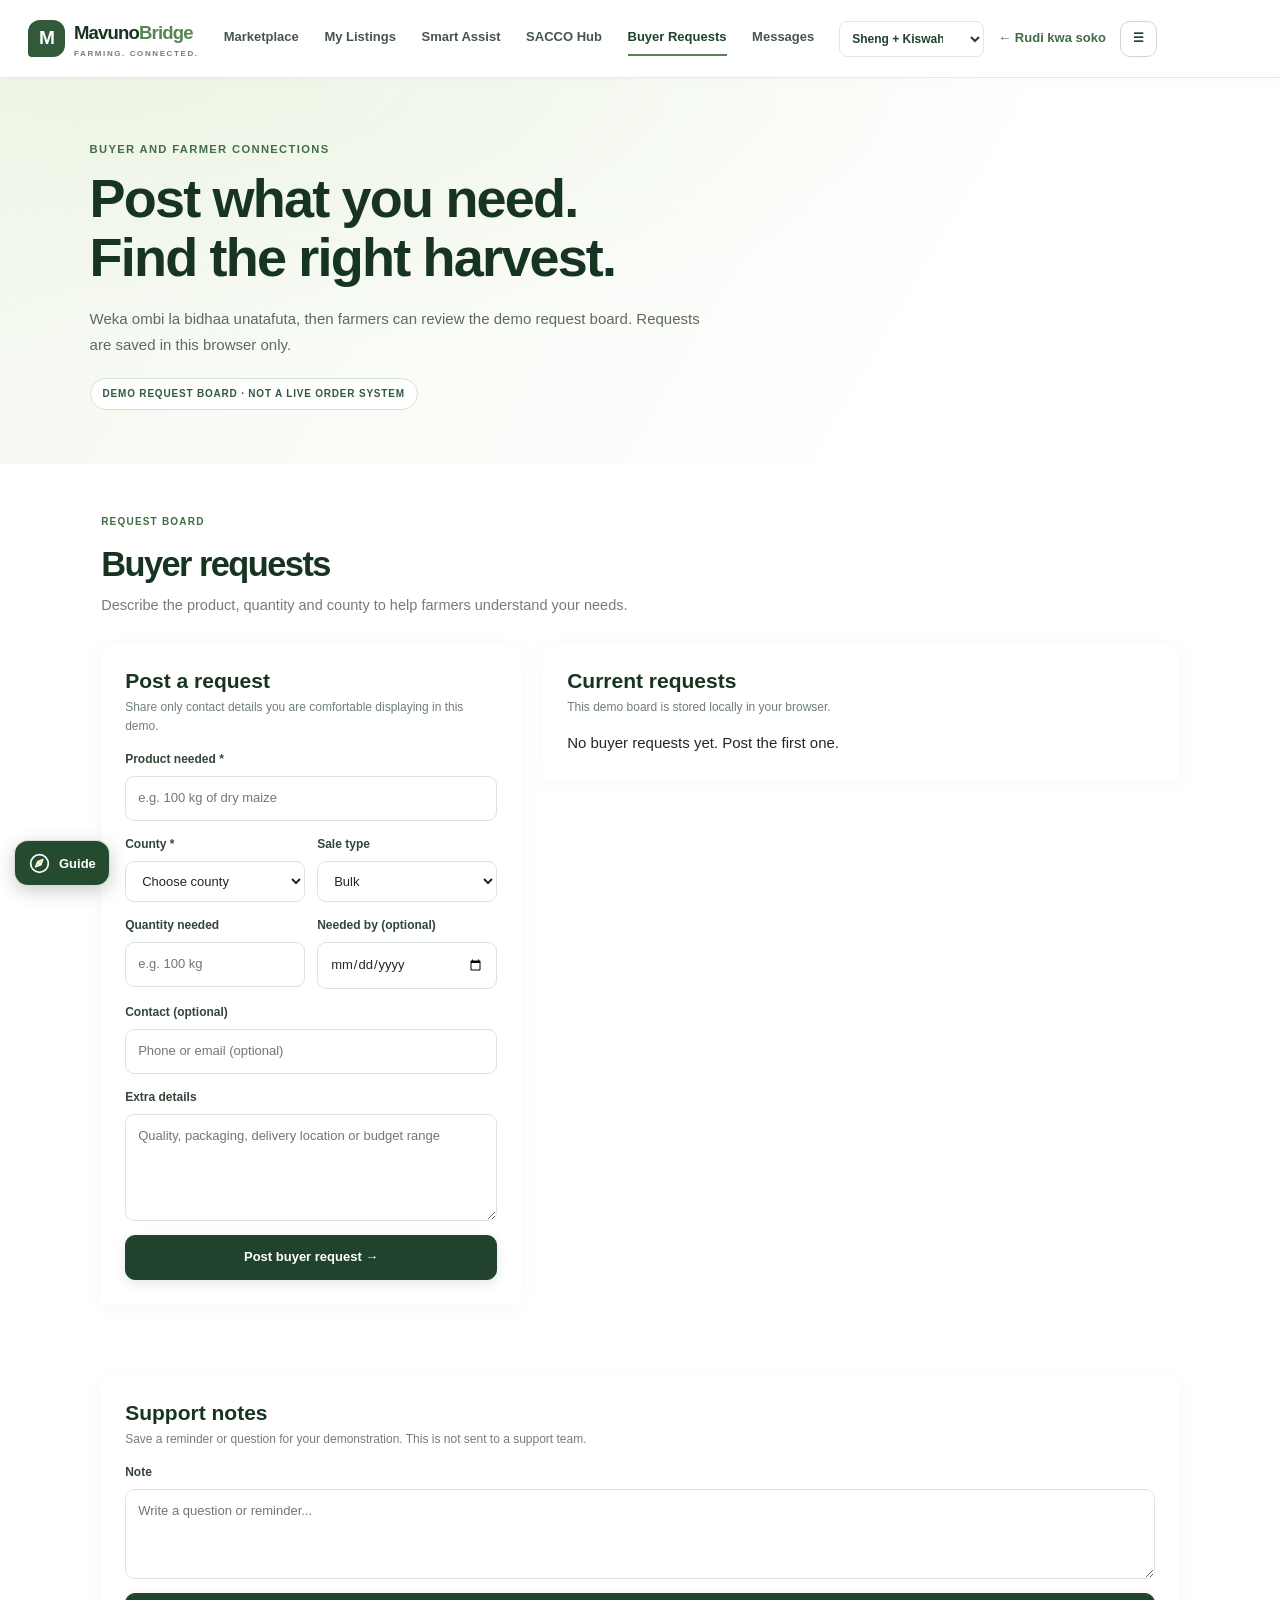
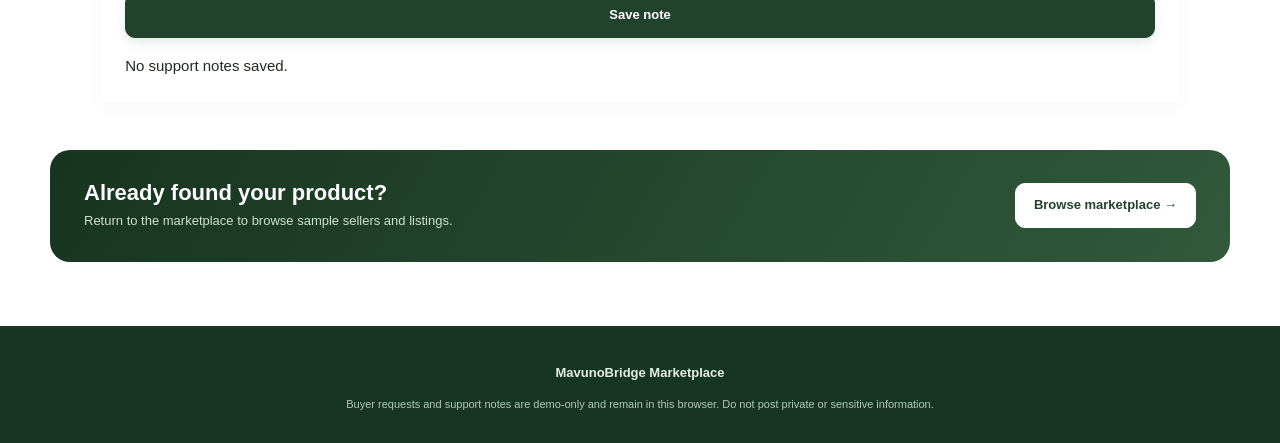
==== commit 9ad42af8: "Add files via upload" ====
--- a/buyer-requests.html
+++ b/buyer-requests.html
@@ -29,6 +29,7 @@
 
     <nav class="page-nav" id="mainNav">
       <a href="index.html">Marketplace</a>
+      <a href="my-listings.html">My Listings</a>
       <a href="smart-assist.html">Smart Assist</a>
       <a href="sacco.html">SACCO Hub</a>
       <a href="buyer-requests.html" aria-current="page">Buyer Requests</a>
--- a/style.css
+++ b/style.css
@@ -4403,3 +4403,92 @@
     padding: 12px 16px;
   }
 }
+
+/* ==========================================================
+   MAVUNOBRIDGE — MOBILE PRODUCT PHOTO PROPORTIONS
+   Fix: images becoming too tall inside mobile listing cards.
+   Keep the two-column mobile card layout.
+   ========================================================== */
+
+@media (max-width: 600px) {
+
+  .listing-grid {
+    grid-template-columns: minmax(0, 1fr);
+  }
+
+  .product-card {
+    display: grid;
+    grid-template-columns: minmax(112px, 36%) minmax(0, 1fr);
+    align-items: start;
+    min-width: 0;
+    overflow: hidden;
+  }
+
+  /*
+    The important fix:
+    Do not stretch the photo wrapper to match the
+    full height of the product description.
+  */
+  .product-image-wrap {
+    position: relative;
+    align-self: start;
+    width: 100%;
+    height: auto;
+    min-height: 0;
+    aspect-ratio: 4 / 5;
+    overflow: hidden;
+  }
+
+  /*
+    Keep the photo inside its own proportional box.
+    Cover crops excess edges without distorting the photo.
+  */
+  .product-image {
+    position: absolute;
+    inset: 0;
+    display: block;
+    width: 100%;
+    height: 100%;
+    min-height: 0;
+    max-width: none;
+    object-fit: cover;
+    object-position: center;
+  }
+
+  .product-image-fallback {
+    width: 100%;
+    height: 100%;
+    min-height: 0;
+    align-self: start;
+    overflow: hidden;
+    overflow-wrap: anywhere;
+  }
+
+  .product-body {
+    min-width: 0;
+    overflow-wrap: anywhere;
+  }
+
+  .product-body h3,
+  .product-description,
+  .quantity,
+  .location {
+    overflow-wrap: anywhere;
+  }
+}
+
+/* Slightly narrower phones */
+@media (max-width: 380px) {
+
+  .product-card {
+    grid-template-columns: minmax(100px, 34%) minmax(0, 1fr);
+  }
+
+  .product-body {
+    padding: 10px;
+  }
+
+  .product-image-wrap {
+    aspect-ratio: 3 / 4;
+  }
+}
